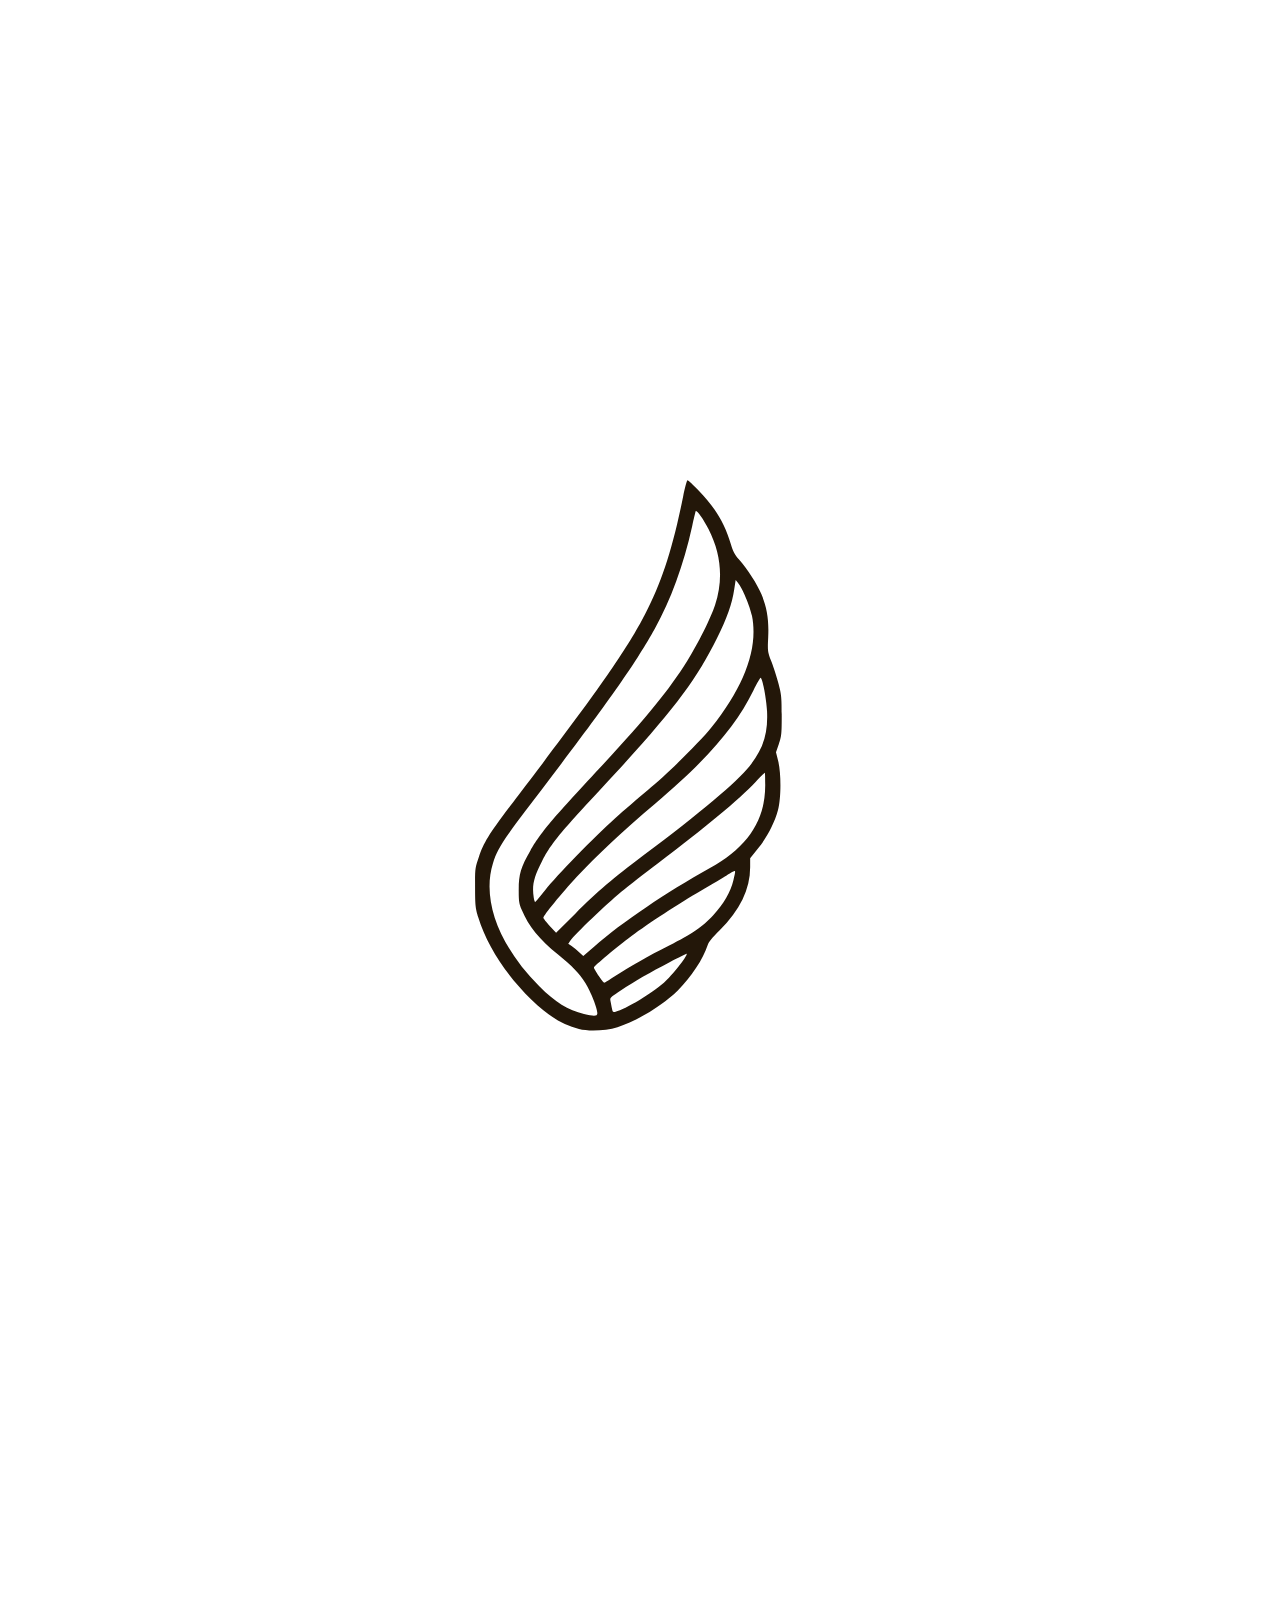
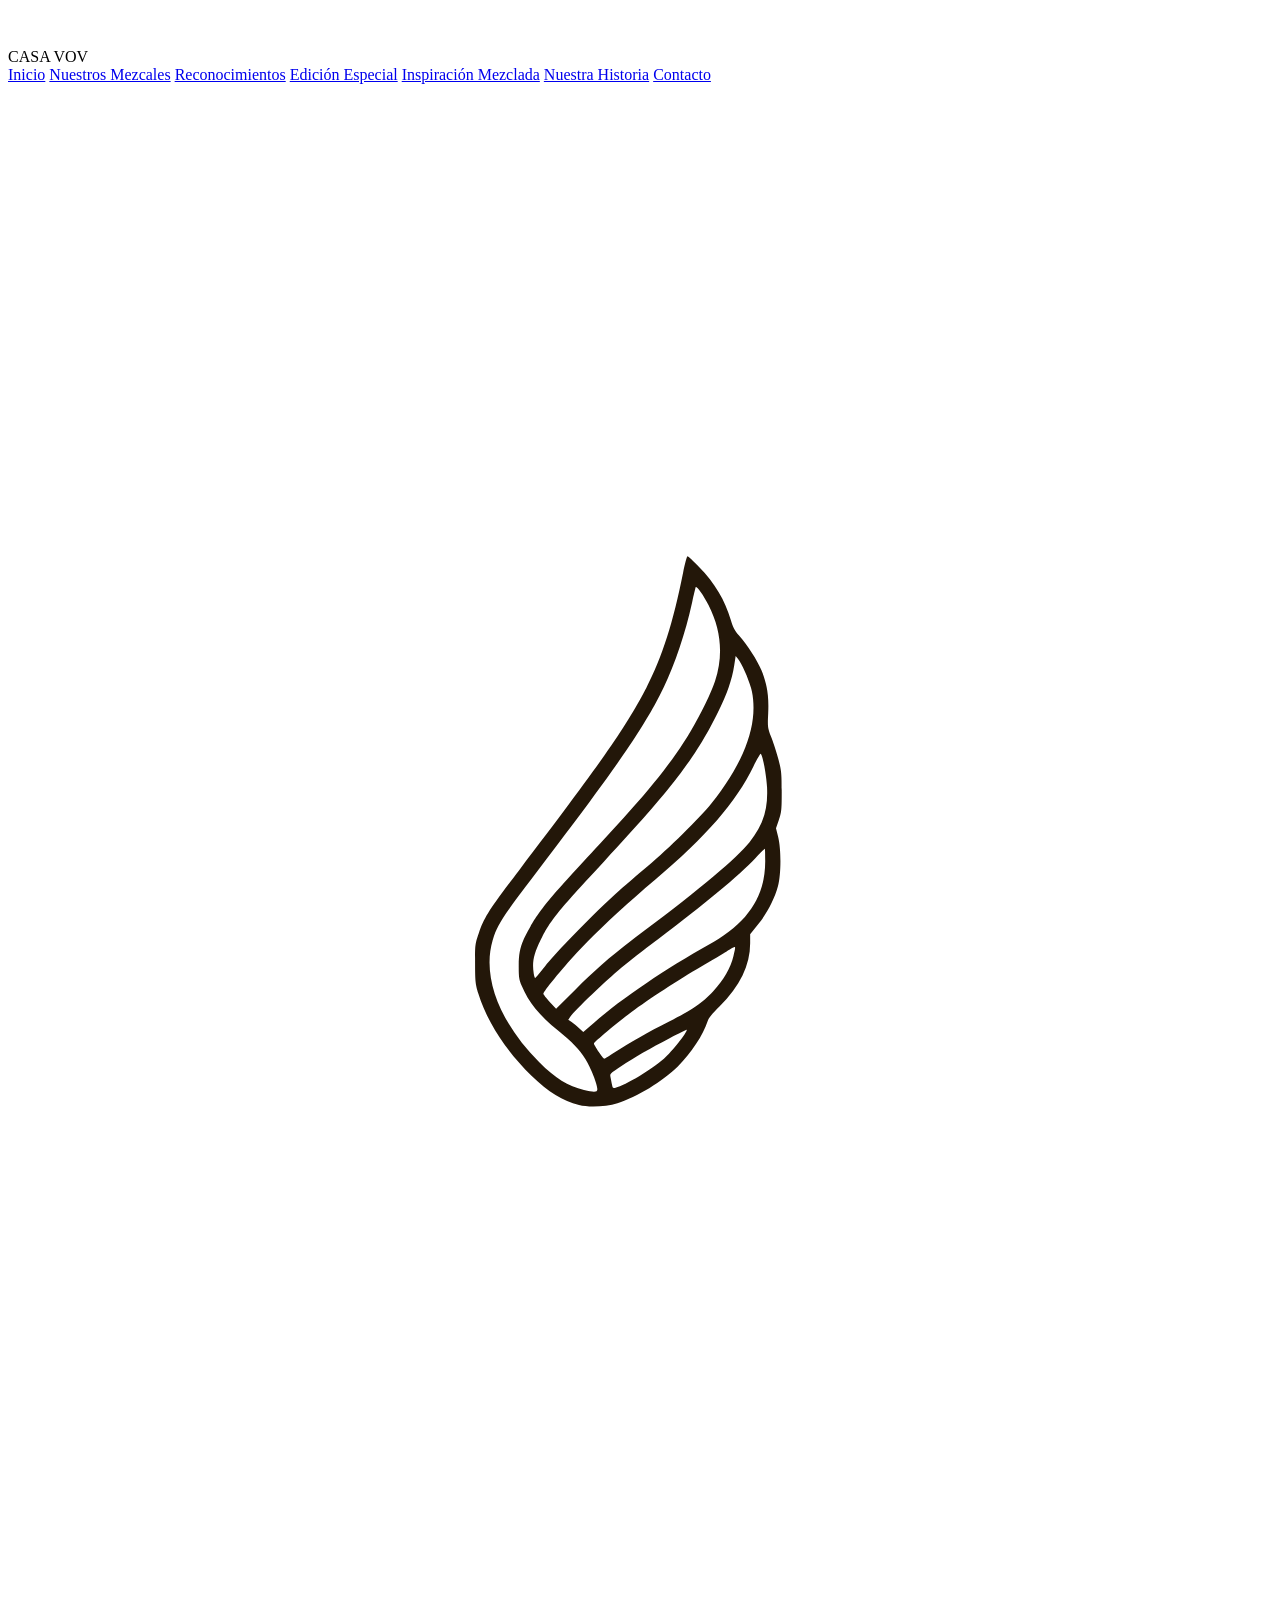
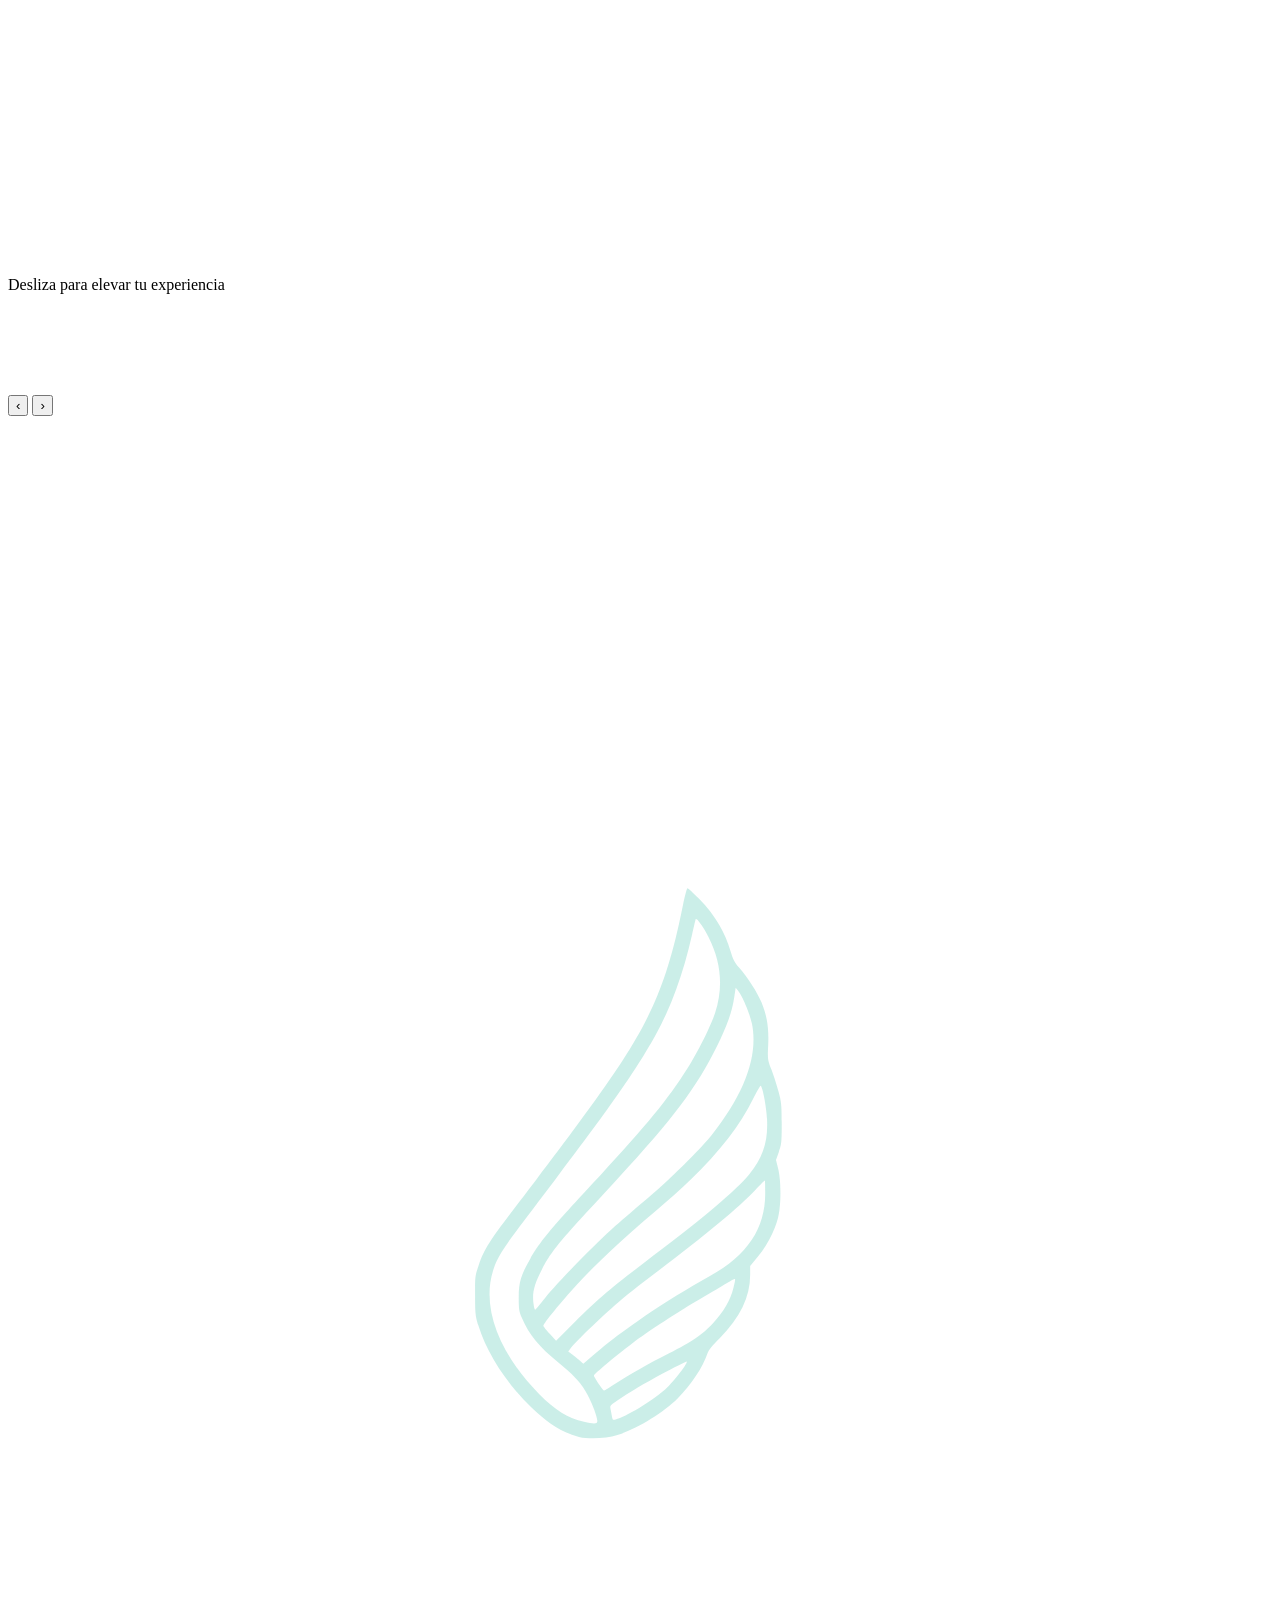
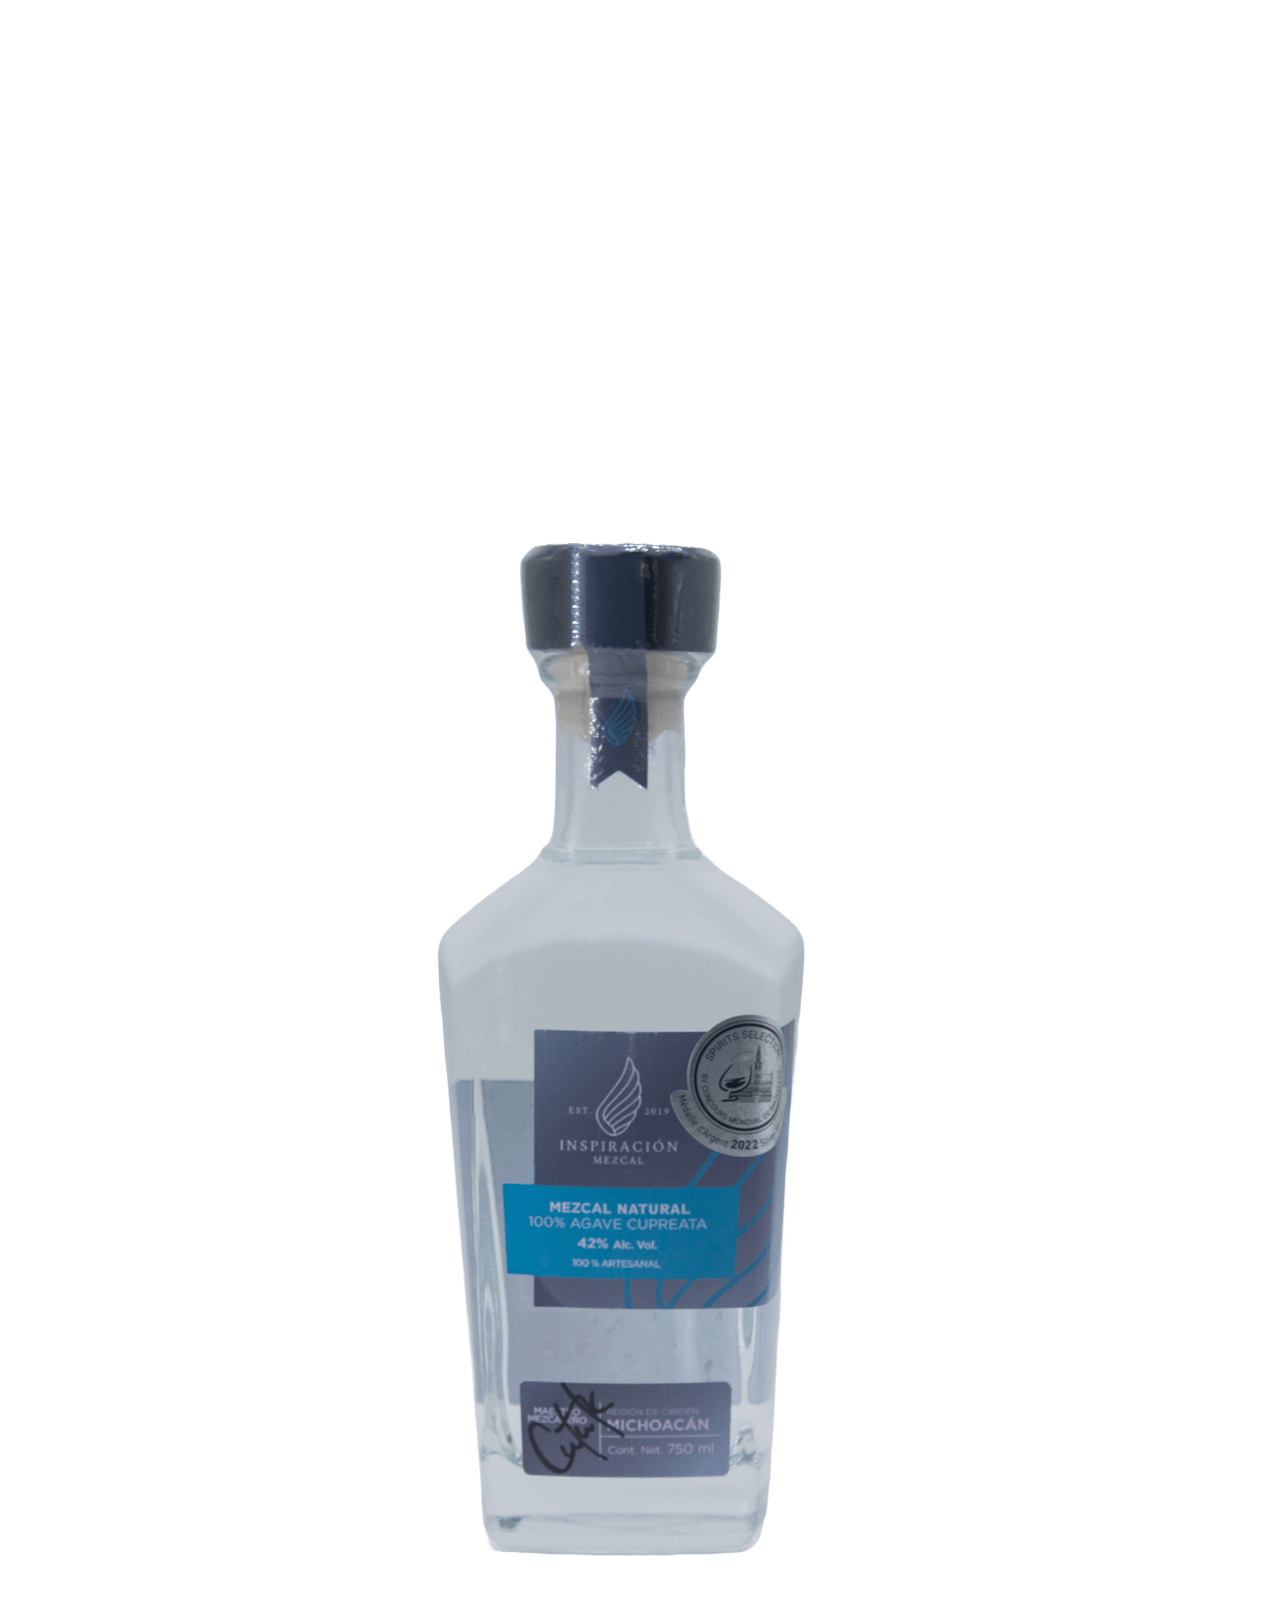
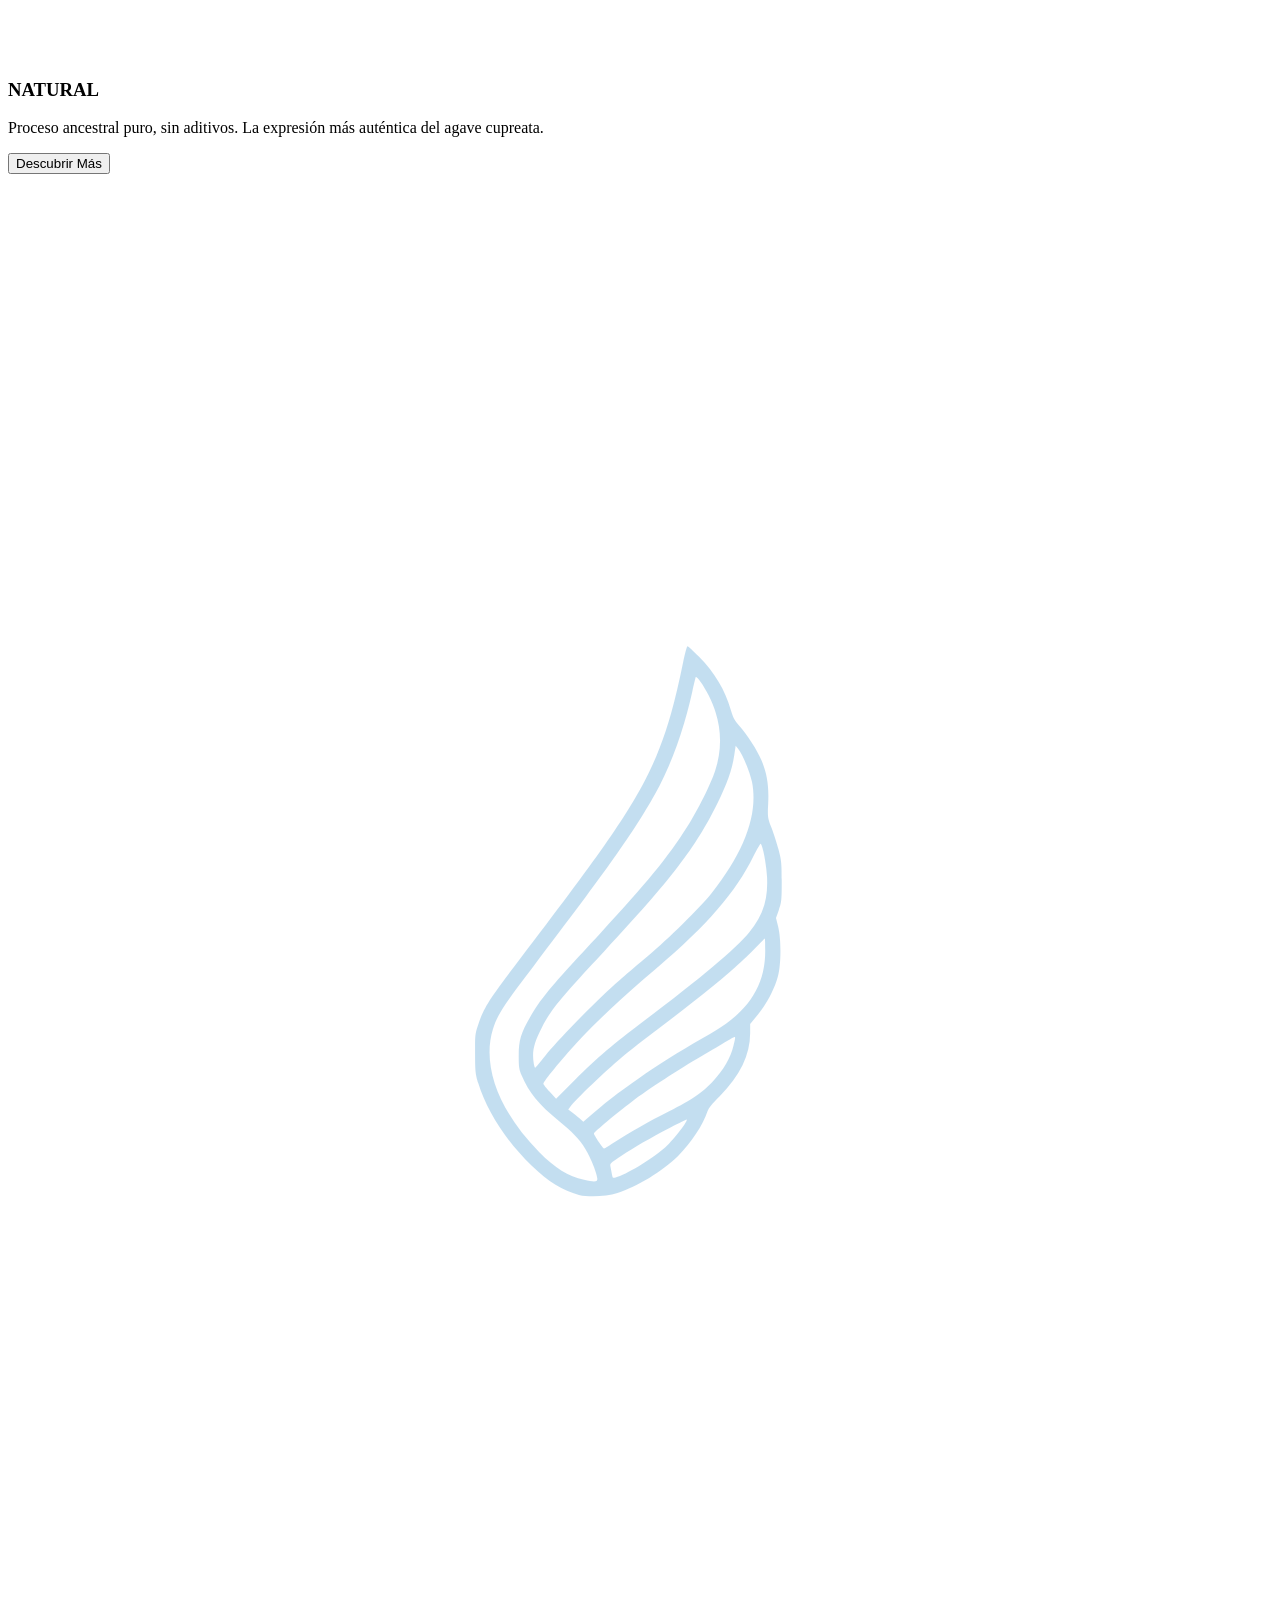
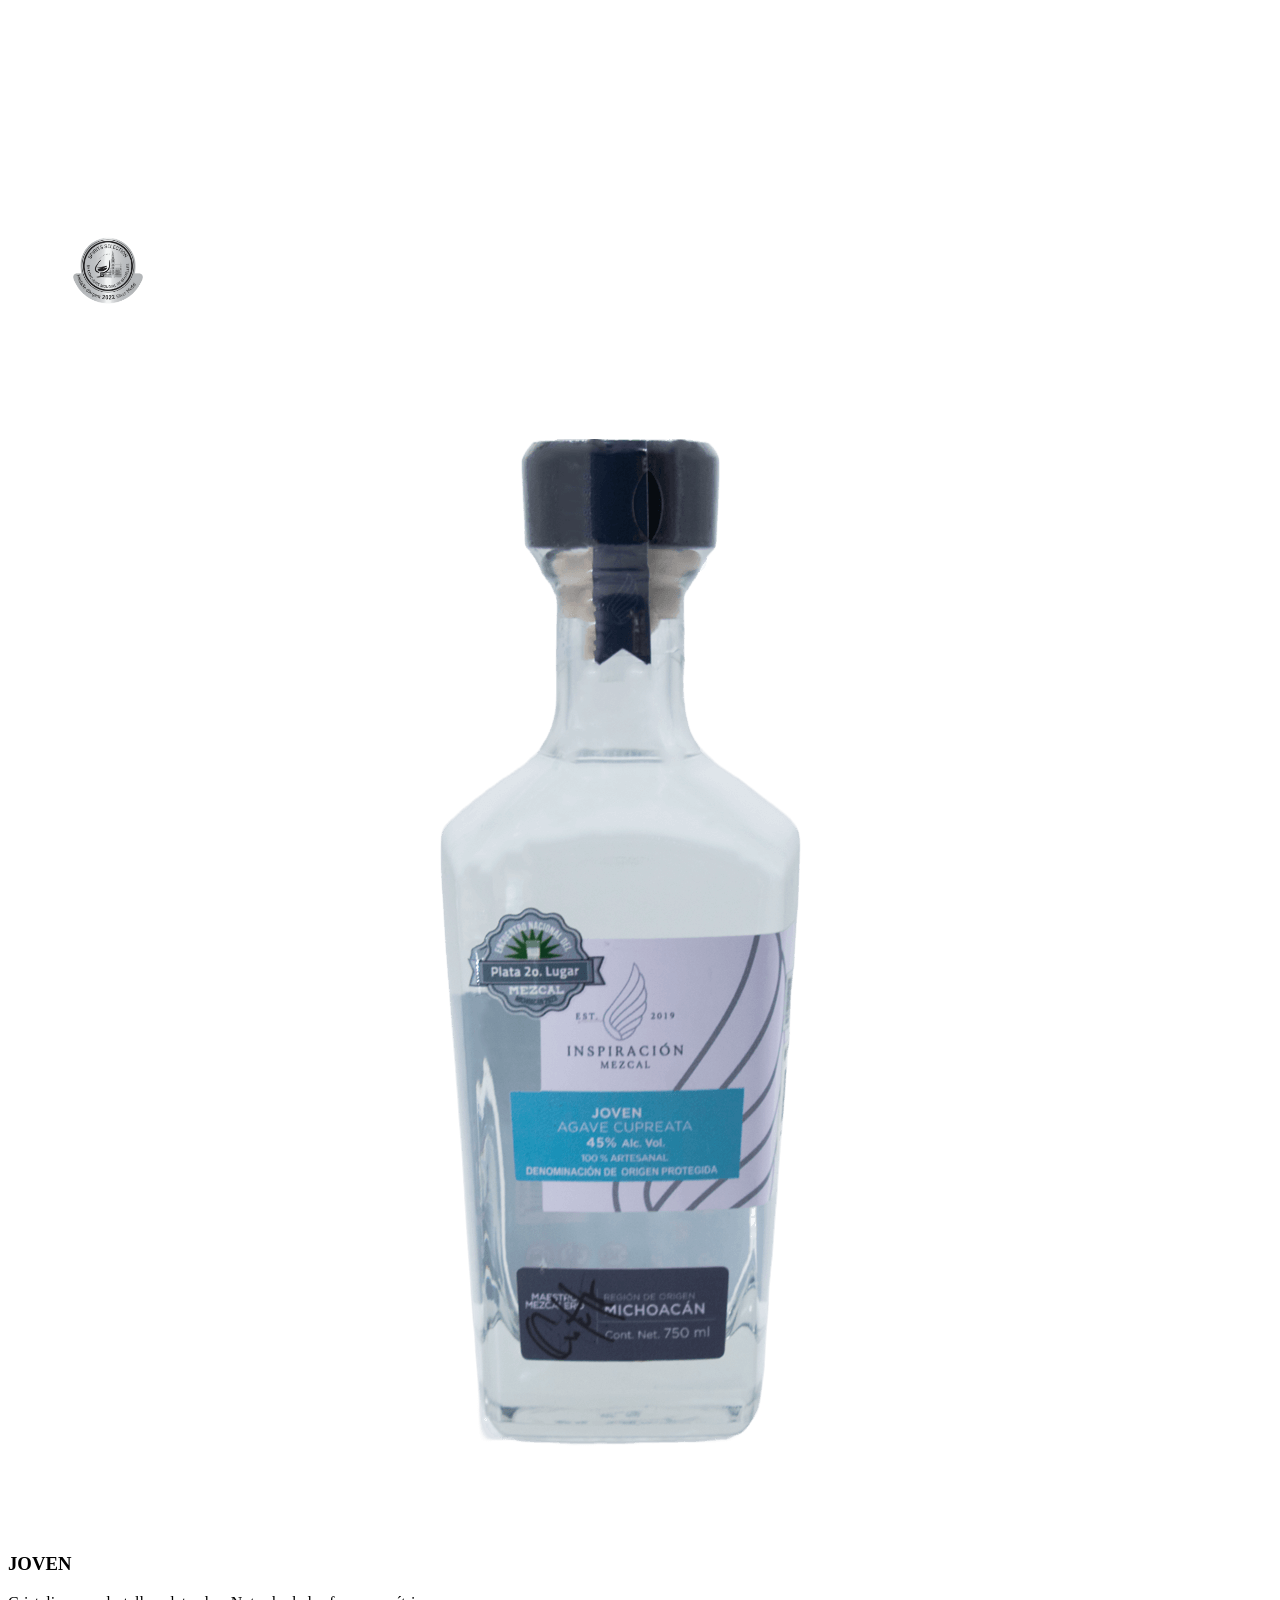
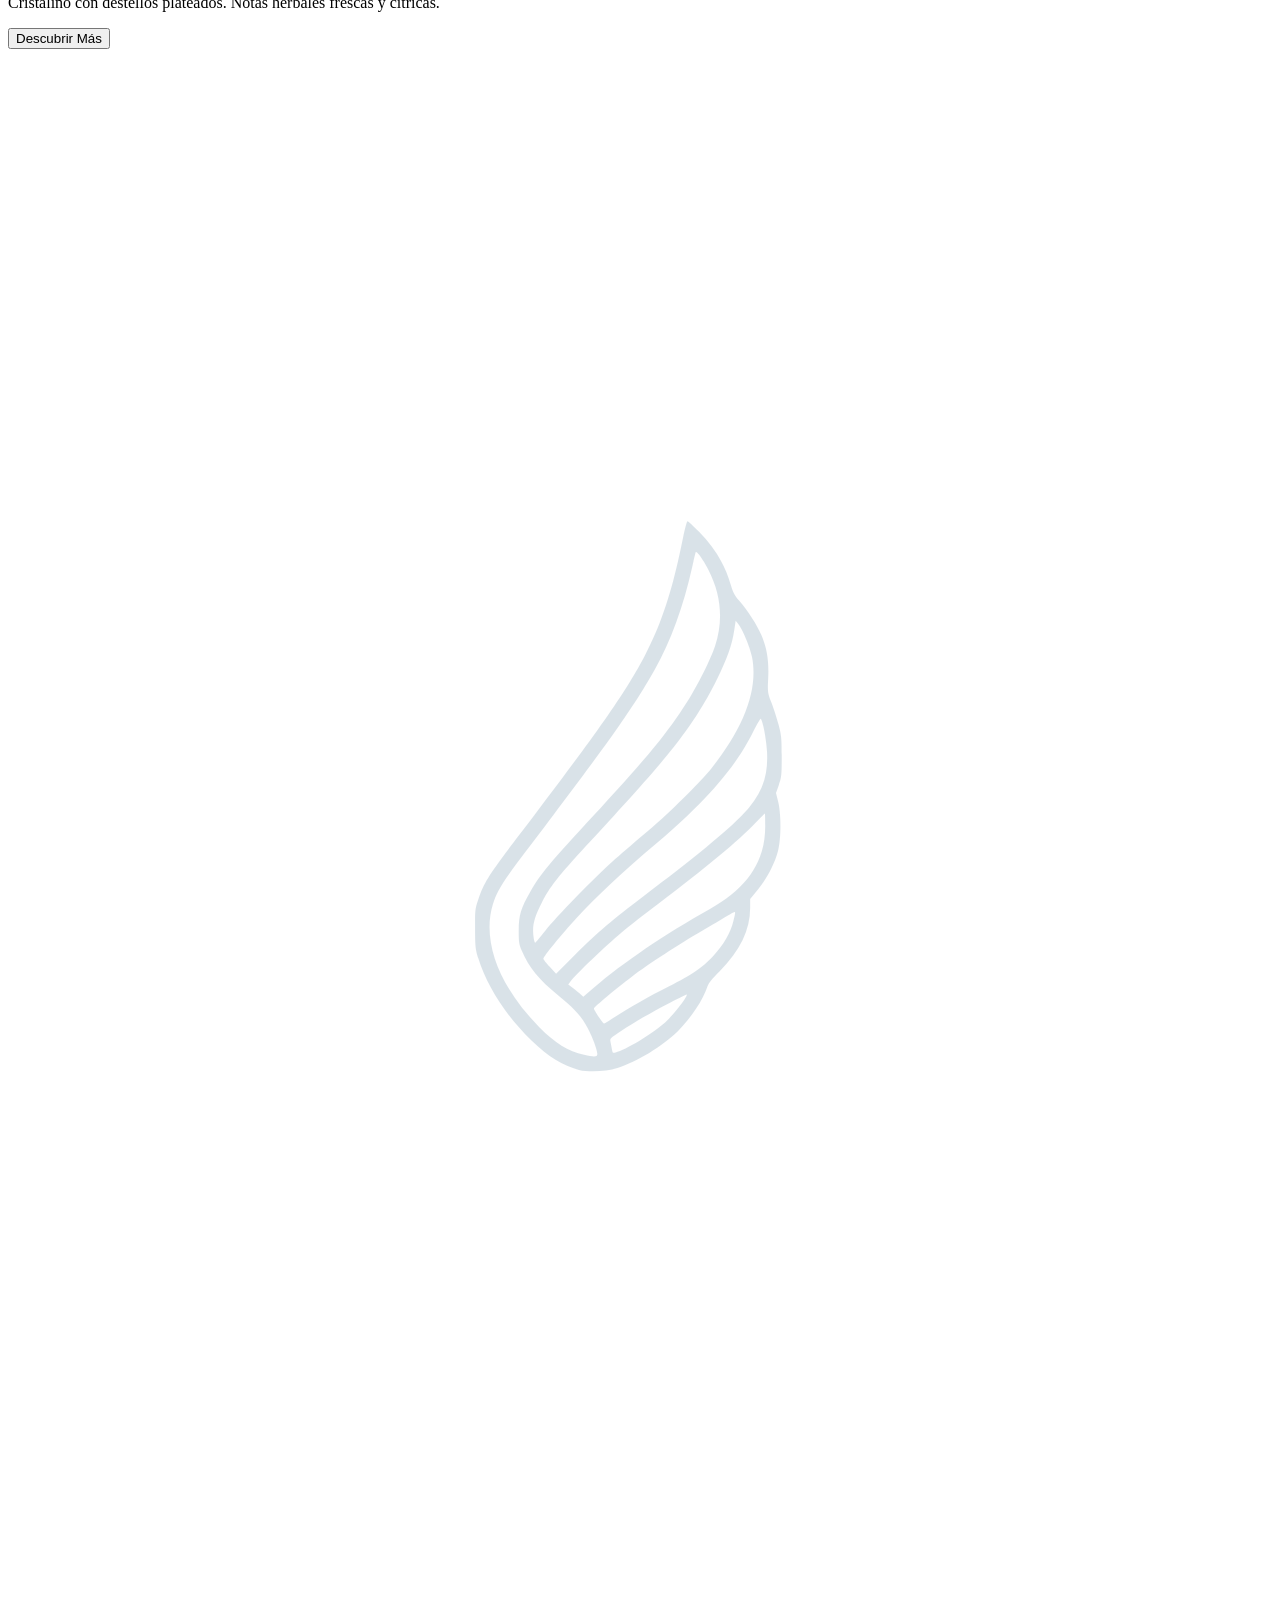
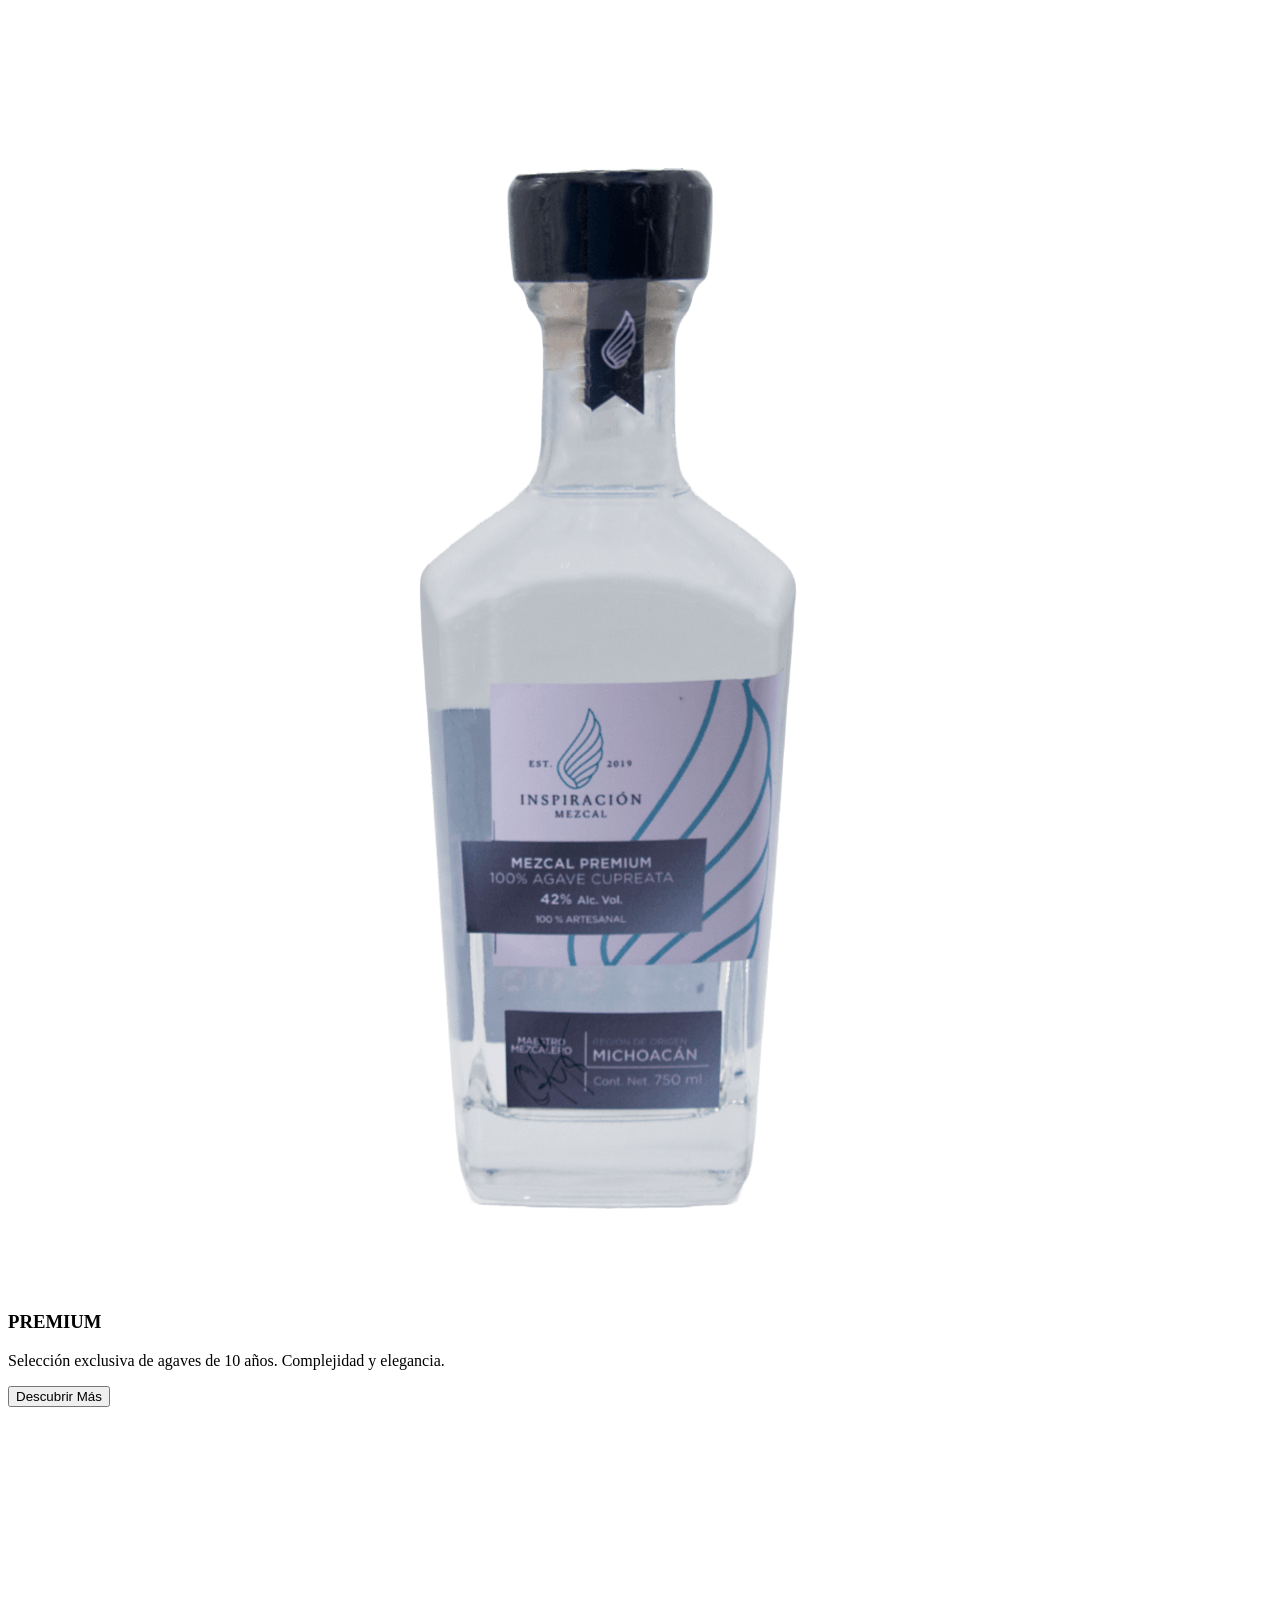
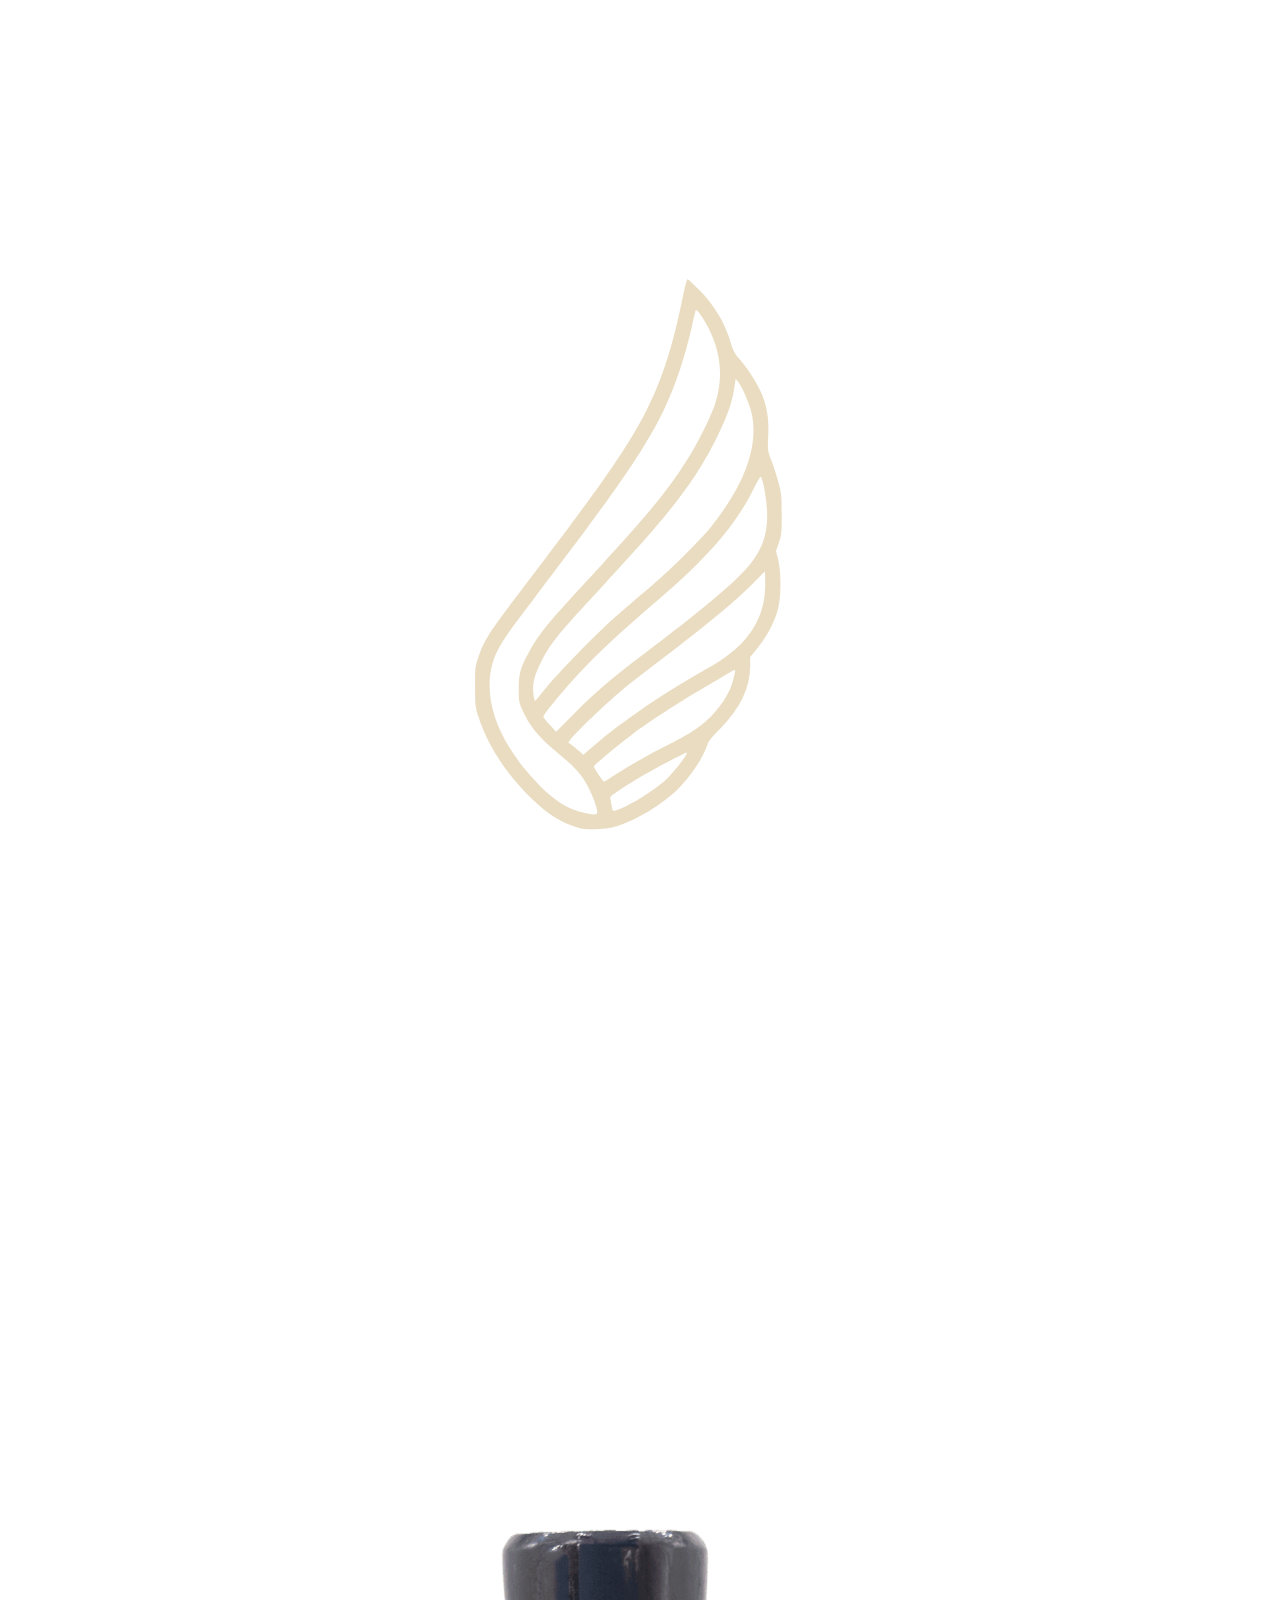
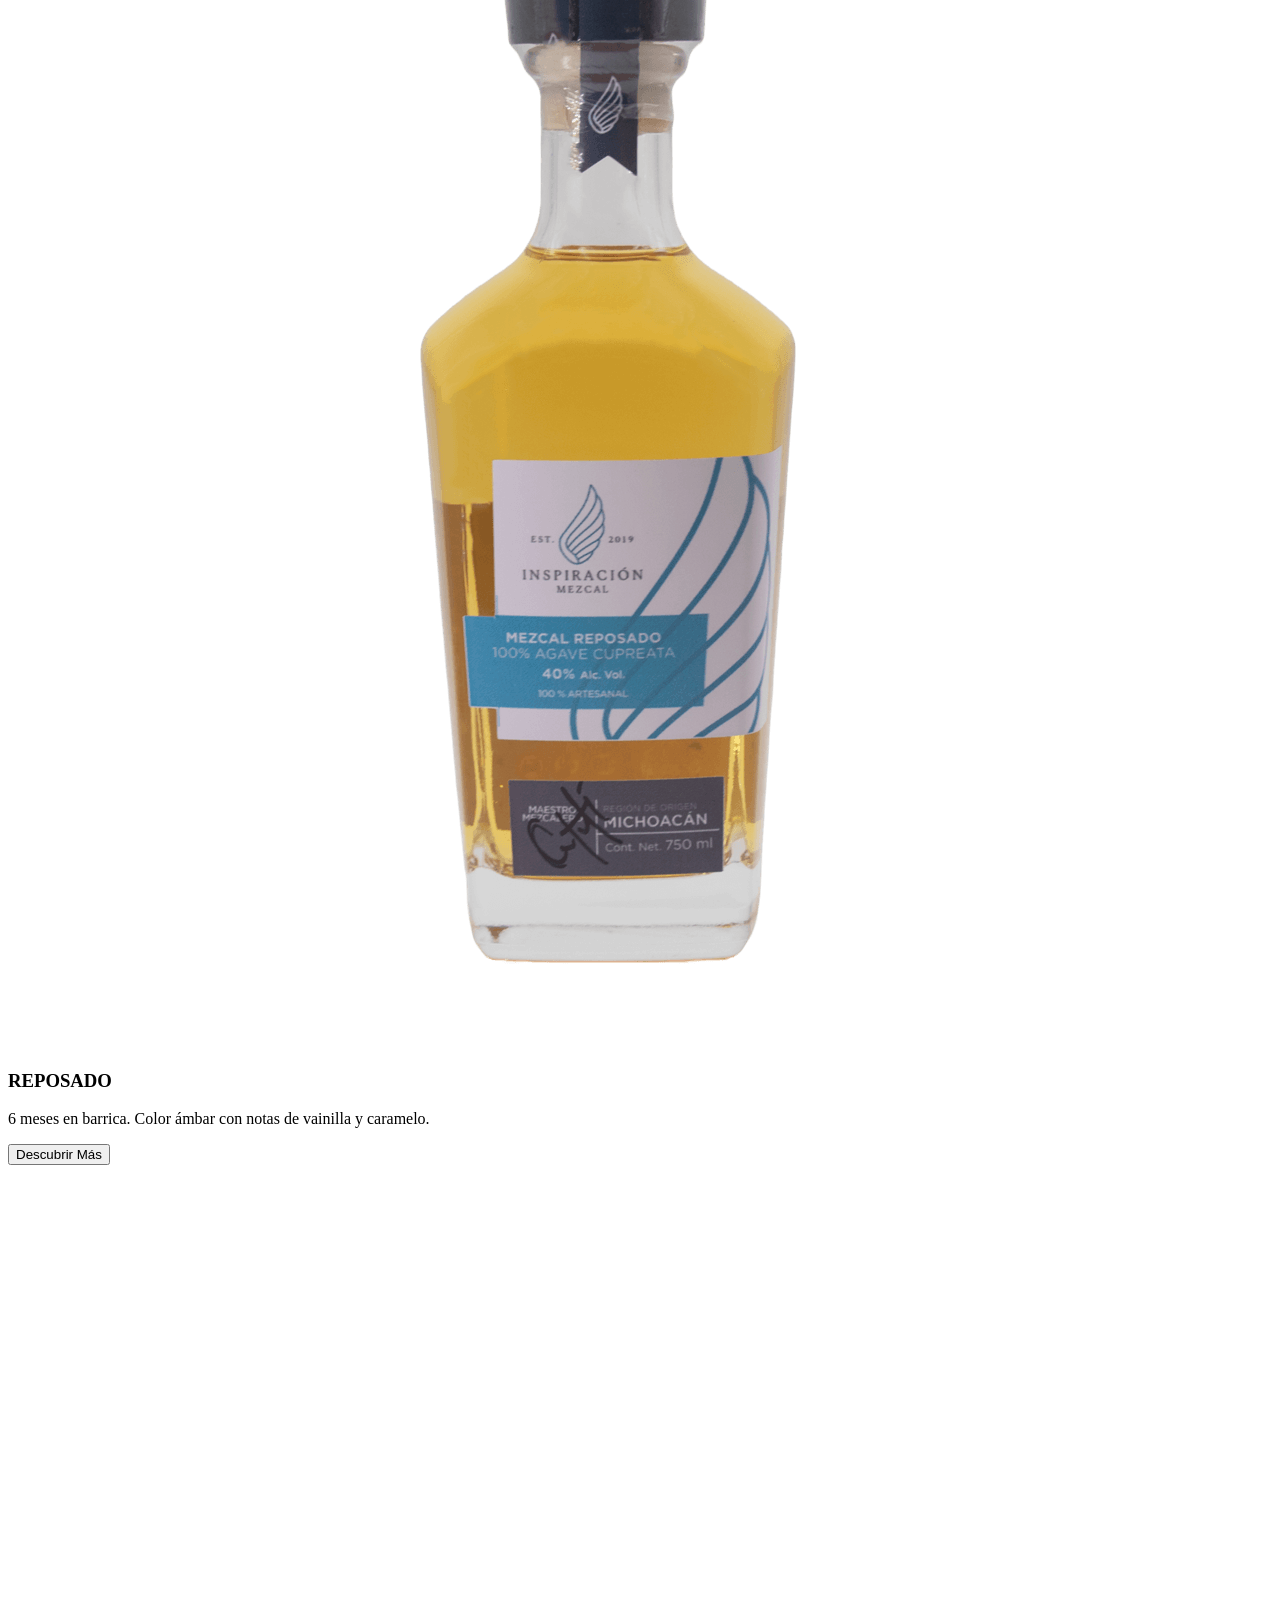
==== Final_Version_Backup/index.html @ 0139f6cc "Add files via upload" ====
<!DOCTYPE html>
<html lang="es">

<head>
    <meta charset="UTF-8">
    <meta name="viewport" content="width=device-width, initial-scale=1.0">
    <meta name="description"
        content="Casa VOV Inspiración - Mezcal Artesanal de Michoacán. Donde la tierra toma vuelo.">
    <meta property="og:title" content="Casa VOV Inspiración Mezcal Artesanal">
    <meta property="og:description" content="Mezcal premiado internacionalmente, elaborado artesanalmente en Michoacán">
    <meta property="og:image" content="assets/logos/logo_complete.svg">

    <title>Casa VOV Inspiración | Mezcal Artesanal de Michoacán</title>

    <!-- Google Fonts -->
    <link
        href="https://fonts.googleapis.com/css2?family=Playfair+Display:wght@400;700;900&family=Inter:wght@300;400;500;600&display=swap"
        rel="stylesheet">

    <link rel="stylesheet" href="https://cdn.jsdelivr.net/npm/swiper@11/swiper-bundle.min.css" />

    <!-- AOS Library para animaciones en scroll -->
    <link href="https://unpkg.com/aos@2.3.1/dist/aos.css" rel="stylesheet">

    <!-- Estilos principales -->
    <link rel="stylesheet" href="styles.css">
</head>

<body>

    <!-- NAVEGACIÓN INTELIGENTE -->
    <nav id="mainNav" class="nav-transparent">
        <div class="nav-container">
            <div class="nav-logo">
                <img src="assets/logos/logo_wing.svg" alt="Casa VOV" class="nav-wing">
                <span class="nav-text">CASA VOV</span>
            </div>
            <div class="nav-menu">
                <a href="#inicio" class="nav-link active">Inicio</a>
                <a href="#elevacion" class="nav-link">Nuestros Mezcales</a>
                <a href="#reconocimientos" class="nav-link">Reconocimientos</a>
                <a href="#puerto-lazaro" class="nav-link">Edición Especial</a>
                <a href="#mezcladas" class="nav-link">Inspiración Mezclada</a>
                <a href="#historia" class="nav-link">Nuestra Historia</a>
                <a href="#contacto" class="nav-link">Contacto</a>
            </div>
            <div class="nav-mobile-toggle">
                <span></span><span></span><span></span>
            </div>
        </div>
    </nav>

    <!-- SECCIÓN 1: HERO - EL DESPERTAR -->
    <section id="inicio" class="hero-section">
        <!-- Partículas de fondo animadas -->
        <div class="particles-container"></div>

        <!-- Ala animada principal -->
        <div class="hero-wing-container">
            <img src="assets/logos/logo_wing.svg" alt="" class="hero-wing animated-wing">
        </div>

        <div class="hero-content">
            <h1 class="hero-title" data-aos="fade-up">
                <span class="title-line">Casa VOV</span>
                <span class="title-accent">Inspiración</span>
            </h1>
            <p class="hero-subtitle" data-aos="fade-up" data-aos-delay="200">
                Mezcal Artesanal de Michoacán
            </p>
            <p class="hero-tagline" data-aos="fade-up" data-aos-delay="400">
                Donde la tierra toma vuelo
            </p>
            <div class="hero-cta" data-aos="fade-up" data-aos-delay="600">
                <a href="#elevacion" class="btn btn-primary">Descubre Nuestros Mezcales</a>
                <a href="#historia" class="btn btn-outline">Nuestra Historia</a>
            </div>
        </div>

        <div class="scroll-indicator">
            <span>Desliza para elevar tu experiencia</span>
            <div class="scroll-arrow"></div>
        </div>
    </section>

    <!-- SECCIÓN 2: LA ELEVACIÓN - MEZCALES PRINCIPALES -->
    <section id="elevacion" class="products-main">
        <div class="container">
            <h2 class="section-title" data-aos="fade-up">
                <span class="title-pre">La</span>
                Elevación
            </h2>
            <p class="section-subtitle" data-aos="fade-up" data-aos-delay="100">
                Cinco expresiones de excelencia artesanal
            </p>

            <!-- Carousel de productos -->
            <div class="products-carousel-container">
                <button class="carousel-btn prev" id="prevBtn">‹</button>
                <button class="carousel-btn next" id="nextBtn">›</button>

                <div class="products-carousel">
                    <!-- Natural -->
                    <div class="product-slide active">
                        <div class="product-showcase">
                            <!-- Ala SVG de fondo -->
                            <svg class="wing-background" viewBox="0 0 612 791.999994" fill="#7ED5C5" opacity="0.4">
                                <path
                                    d="M 326.859375 236.558594 C 321.808594 261.71875 316.617188 277.78125 308.441406 293.53125 C 299.214844 311.3125 285.304688 331.191406 247.589844 380.488281 C 233.222656 399.265625 230.652344 403.257812 228.015625 410.878906 C 226.136719 416.308594 226.117188 416.464844 226.148438 425.820312 C 226.179688 434.503906 226.308594 435.6875 227.710938 440.285156 C 231.828125 453.742188 241.292969 468.371094 253.460938 480.085938 C 261.734375 488.050781 268.59375 492.285156 276.453125 494.289062 C 281.265625 495.515625 289.703125 495.117188 295.089844 493.410156 C 304.476562 490.4375 317.070312 482.765625 324.3125 475.605469 C 330.675781 469.316406 336.59375 460.339844 338.738281 453.726562 C 339.210938 452.269531 341.058594 449.984375 344.585938 446.496094 C 354.433594 436.761719 359.335938 426.609375 359.335938 415.957031 L 359.335938 411.605469 L 363.207031 406.820312 C 367.621094 401.367188 371.078125 394.726562 372.785156 388.429688 C 374.359375 382.621094 374.40625 370.535156 372.875 364.390625 L 371.84375 360.25 L 373.226562 356.324219 C 374.496094 352.722656 374.609375 351.59375 374.621094 342.664062 C 374.628906 333.785156 374.496094 332.425781 373.105469 327.207031 C 372.265625 324.0625 370.71875 319.261719 369.667969 316.542969 C 367.757812 311.601562 367.757812 311.597656 368.074219 304.460938 C 368.445312 296.121094 367.53125 290.394531 364.757812 283.730469 C 362.820312 279.066406 357.984375 271.59375 353.941406 267.011719 C 351.769531 264.546875 350.996094 263.089844 349.96875 259.523438 C 347.167969 249.800781 342.285156 241.621094 334.59375 233.777344 C 331.820312 230.945312 329.304688 228.632812 329 228.632812 C 328.695312 228.632812 327.734375 232.199219 326.859375 236.558594 M 332.957031 243.683594 C 332.800781 244.125 332.035156 247.363281 331.253906 250.882812 C 327.09375 269.636719 320.789062 286.910156 313.160156 300.460938 C 302.753906 318.949219 290.335938 336.519531 254.269531 383.789062 C 239.480469 403.167969 236.945312 407.121094 234.777344 414.136719 C 229.339844 431.757812 237.726562 453.949219 257.246094 473.59375 C 264.984375 481.382812 271.117188 485.191406 278.886719 487.023438 C 283.933594 488.214844 285.359375 488.117188 285.347656 486.59375 C 285.335938 484.214844 282.152344 476.195312 279.621094 472.152344 C 276.480469 467.136719 273.289062 463.789062 266.316406 458.183594 C 257.222656 450.882812 252.117188 444.601562 248.722656 436.546875 C 247.414062 433.433594 247.257812 432.359375 247.28125 426.65625 C 247.3125 419.320312 248.308594 416.019531 252.902344 408.023438 C 258.019531 399.121094 262.976562 393.207031 286.722656 367.695312 C 308.894531 343.875 319.71875 330.617188 328.847656 316.105469 C 334.066406 307.808594 340.292969 295.304688 342.351562 289 C 346.398438 276.589844 345.34375 264.441406 339.160156 252.273438 C 336.503906 247.046875 333.324219 242.644531 332.957031 243.683594 M 351.609375 281.546875 C 350.535156 288.5625 348.140625 295.339844 343.265625 305.152344 C 332.742188 326.328125 321.226562 341.355469 288.933594 376.039062 C 267.132812 399.453125 263.15625 404.296875 258.613281 412.984375 C 254.589844 420.671875 253.613281 424.945312 254.5625 430.6875 C 254.753906 431.835938 255.0625 432.761719 255.253906 432.742188 C 255.441406 432.726562 257.597656 430.171875 260.046875 427.066406 C 265.445312 420.222656 284.058594 401.105469 293.976562 392.230469 C 297.957031 388.667969 305.089844 382.527344 309.832031 378.585938 C 319.613281 370.449219 335.019531 355.265625 340.636719 348.226562 C 356.664062 328.136719 363.328125 309.757812 360.210938 294.253906 C 359.261719 289.542969 355.5625 280.808594 353.410156 278.207031 L 352.320312 276.890625 Z M 360.90625 330.371094 C 352.359375 347.820312 338.089844 364.257812 313.445312 385.050781 C 297.90625 398.160156 284.496094 410.699219 275.289062 420.730469 C 267.828125 428.859375 259.210938 439.4375 259.210938 440.46875 C 259.210938 440.792969 260.597656 442.554688 262.292969 444.382812 L 265.375 447.714844 L 274.671875 438.421875 C 285.199219 427.898438 293 421.230469 307.695312 410.191406 C 335.324219 389.429688 352.828125 374.722656 358.929688 367.144531 C 365.601562 358.855469 368.035156 351.296875 367.515625 340.5 C 367.230469 334.597656 365.441406 325.09375 364.457031 324.257812 C 364.242188 324.074219 362.644531 326.824219 360.90625 330.371094 M 361.839844 374.800781 C 354.441406 382.753906 337.117188 397.160156 314.882812 413.859375 C 308.636719 418.550781 300.5 424.902344 296.804688 427.976562 C 289.824219 433.777344 274.414062 448.542969 272.410156 451.347656 L 271.261719 452.957031 L 272.886719 454.128906 C 273.777344 454.773438 275.417969 456.117188 276.527344 457.113281 L 278.546875 458.925781 L 283.757812 454.425781 C 297.710938 442.378906 318.1875 428.492188 339.867188 416.363281 C 358.035156 406.203125 366.597656 393.414062 366.625 376.394531 C 366.632812 373.074219 366.558594 370.28125 366.464844 370.1875 C 366.367188 370.097656 364.289062 372.171875 361.839844 374.800781 M 347.933594 419.953125 C 346.097656 421.113281 340.59375 424.375 335.695312 427.207031 C 325.136719 433.316406 309.792969 443.328125 301.878906 449.273438 C 294.582031 454.757812 283.6875 463.882812 283.6875 464.511719 C 283.6875 465.363281 288.210938 471.996094 288.703125 471.863281 C 288.960938 471.796875 291.339844 470.324219 293.992188 468.597656 C 301.0625 463.988281 310.046875 458.902344 320.121094 453.808594 C 331.296875 448.160156 335.976562 444.945312 341.457031 439.15625 C 346.375 433.960938 349.917969 427.808594 351.253906 422.144531 C 352.222656 418.035156 352.25 417.738281 351.6875 417.804688 C 351.460938 417.828125 349.769531 418.796875 347.933594 419.953125 M 320.542969 461.789062 C 310.699219 466.917969 303.683594 470.96875 296.839844 475.464844 C 291.484375 478.988281 291.371094 479.109375 291.730469 480.816406 C 291.9375 481.773438 292.246094 483.390625 292.425781 484.40625 C 292.714844 486.074219 292.890625 486.21875 294.195312 485.894531 C 299.039062 484.683594 311.496094 477.222656 317.570312 471.886719 C 321.863281 468.117188 329.851562 457.804688 328.480469 457.804688 C 328.320312 457.804688 324.75 459.597656 320.542969 461.789062 "
                                    fill-rule="evenodd" />
                            </svg>
                            <div class="product-image">
                                <img src="assets/bottles/main/bottle_natural.png" alt="Mezcal Natural">
                            </div>
                        </div>
                        <div class="product-details">
                            <h3 class="product-name">NATURAL</h3>
                            <p class="product-description">
                                Proceso ancestral puro, sin aditivos. La expresión más auténtica del agave cupreata.
                            </p>
                            <button class="btn-discover" data-product="natural">Descubrir Más</button>
                        </div>
                    </div>

                    <!-- Joven -->
                    <div class="product-slide">
                        <div class="product-showcase">
                            <svg class="wing-background" viewBox="0 0 612 791.999994" fill="#6CAFDC" opacity="0.4">
                                <path
                                    d="M 326.859375 236.558594 C 321.808594 261.71875 316.617188 277.78125 308.441406 293.53125 C 299.214844 311.3125 285.304688 331.191406 247.589844 380.488281 C 233.222656 399.265625 230.652344 403.257812 228.015625 410.878906 C 226.136719 416.308594 226.117188 416.464844 226.148438 425.820312 C 226.179688 434.503906 226.308594 435.6875 227.710938 440.285156 C 231.828125 453.742188 241.292969 468.371094 253.460938 480.085938 C 261.734375 488.050781 268.59375 492.285156 276.453125 494.289062 C 281.265625 495.515625 289.703125 495.117188 295.089844 493.410156 C 304.476562 490.4375 317.070312 482.765625 324.3125 475.605469 C 330.675781 469.316406 336.59375 460.339844 338.738281 453.726562 C 339.210938 452.269531 341.058594 449.984375 344.585938 446.496094 C 354.433594 436.761719 359.335938 426.609375 359.335938 415.957031 L 359.335938 411.605469 L 363.207031 406.820312 C 367.621094 401.367188 371.078125 394.726562 372.785156 388.429688 C 374.359375 382.621094 374.40625 370.535156 372.875 364.390625 L 371.84375 360.25 L 373.226562 356.324219 C 374.496094 352.722656 374.609375 351.59375 374.621094 342.664062 C 374.628906 333.785156 374.496094 332.425781 373.105469 327.207031 C 372.265625 324.0625 370.71875 319.261719 369.667969 316.542969 C 367.757812 311.601562 367.757812 311.597656 368.074219 304.460938 C 368.445312 296.121094 367.53125 290.394531 364.757812 283.730469 C 362.820312 279.066406 357.984375 271.59375 353.941406 267.011719 C 351.769531 264.546875 350.996094 263.089844 349.96875 259.523438 C 347.167969 249.800781 342.285156 241.621094 334.59375 233.777344 C 331.820312 230.945312 329.304688 228.632812 329 228.632812 C 328.695312 228.632812 327.734375 232.199219 326.859375 236.558594 M 332.957031 243.683594 C 332.800781 244.125 332.035156 247.363281 331.253906 250.882812 C 327.09375 269.636719 320.789062 286.910156 313.160156 300.460938 C 302.753906 318.949219 290.335938 336.519531 254.269531 383.789062 C 239.480469 403.167969 236.945312 407.121094 234.777344 414.136719 C 229.339844 431.757812 237.726562 453.949219 257.246094 473.59375 C 264.984375 481.382812 271.117188 485.191406 278.886719 487.023438 C 283.933594 488.214844 285.359375 488.117188 285.347656 486.59375 C 285.335938 484.214844 282.152344 476.195312 279.621094 472.152344 C 276.480469 467.136719 273.289062 463.789062 266.316406 458.183594 C 257.222656 450.882812 252.117188 444.601562 248.722656 436.546875 C 247.414062 433.433594 247.257812 432.359375 247.28125 426.65625 C 247.3125 419.320312 248.308594 416.019531 252.902344 408.023438 C 258.019531 399.121094 262.976562 393.207031 286.722656 367.695312 C 308.894531 343.875 319.71875 330.617188 328.847656 316.105469 C 334.066406 307.808594 340.292969 295.304688 342.351562 289 C 346.398438 276.589844 345.34375 264.441406 339.160156 252.273438 C 336.503906 247.046875 333.324219 242.644531 332.957031 243.683594 M 351.609375 281.546875 C 350.535156 288.5625 348.140625 295.339844 343.265625 305.152344 C 332.742188 326.328125 321.226562 341.355469 288.933594 376.039062 C 267.132812 399.453125 263.15625 404.296875 258.613281 412.984375 C 254.589844 420.671875 253.613281 424.945312 254.5625 430.6875 C 254.753906 431.835938 255.0625 432.761719 255.253906 432.742188 C 255.441406 432.726562 257.597656 430.171875 260.046875 427.066406 C 265.445312 420.222656 284.058594 401.105469 293.976562 392.230469 C 297.957031 388.667969 305.089844 382.527344 309.832031 378.585938 C 319.613281 370.449219 335.019531 355.265625 340.636719 348.226562 C 356.664062 328.136719 363.328125 309.757812 360.210938 294.253906 C 359.261719 289.542969 355.5625 280.808594 353.410156 278.207031 L 352.320312 276.890625 Z M 360.90625 330.371094 C 352.359375 347.820312 338.089844 364.257812 313.445312 385.050781 C 297.90625 398.160156 284.496094 410.699219 275.289062 420.730469 C 267.828125 428.859375 259.210938 439.4375 259.210938 440.46875 C 259.210938 440.792969 260.597656 442.554688 262.292969 444.382812 L 265.375 447.714844 L 274.671875 438.421875 C 285.199219 427.898438 293 421.230469 307.695312 410.191406 C 335.324219 389.429688 352.828125 374.722656 358.929688 367.144531 C 365.601562 358.855469 368.035156 351.296875 367.515625 340.5 C 367.230469 334.597656 365.441406 325.09375 364.457031 324.257812 C 364.242188 324.074219 362.644531 326.824219 360.90625 330.371094 M 361.839844 374.800781 C 354.441406 382.753906 337.117188 397.160156 314.882812 413.859375 C 308.636719 418.550781 300.5 424.902344 296.804688 427.976562 C 289.824219 433.777344 274.414062 448.542969 272.410156 451.347656 L 271.261719 452.957031 L 272.886719 454.128906 C 273.777344 454.773438 275.417969 456.117188 276.527344 457.113281 L 278.546875 458.925781 L 283.757812 454.425781 C 297.710938 442.378906 318.1875 428.492188 339.867188 416.363281 C 358.035156 406.203125 366.597656 393.414062 366.625 376.394531 C 366.632812 373.074219 366.558594 370.28125 366.464844 370.1875 C 366.367188 370.097656 364.289062 372.171875 361.839844 374.800781 M 347.933594 419.953125 C 346.097656 421.113281 340.59375 424.375 335.695312 427.207031 C 325.136719 433.316406 309.792969 443.328125 301.878906 449.273438 C 294.582031 454.757812 283.6875 463.882812 283.6875 464.511719 C 283.6875 465.363281 288.210938 471.996094 288.703125 471.863281 C 288.960938 471.796875 291.339844 470.324219 293.992188 468.597656 C 301.0625 463.988281 310.046875 458.902344 320.121094 453.808594 C 331.296875 448.160156 335.976562 444.945312 341.457031 439.15625 C 346.375 433.960938 349.917969 427.808594 351.253906 422.144531 C 352.222656 418.035156 352.25 417.738281 351.6875 417.804688 C 351.460938 417.828125 349.769531 418.796875 347.933594 419.953125 M 320.542969 461.789062 C 310.699219 466.917969 303.683594 470.96875 296.839844 475.464844 C 291.484375 478.988281 291.371094 479.109375 291.730469 480.816406 C 291.9375 481.773438 292.246094 483.390625 292.425781 484.40625 C 292.714844 486.074219 292.890625 486.21875 294.195312 485.894531 C 299.039062 484.683594 311.496094 477.222656 317.570312 471.886719 C 321.863281 468.117188 329.851562 457.804688 328.480469 457.804688 C 328.320312 457.804688 324.75 459.597656 320.542969 461.789062 "
                                    fill-rule="evenodd" />
                            </svg>
                            <div class="awarded-badge">
                                <img src="assets/medals/Spirits_Seleccion_Silver_Medal_Mjoven.png"
                                    alt="Medalla de Plata" style="width: 200px; height: auto;">
                            </div>
                            <div class="product-image">
                                <img src="assets/bottles/main/bottle_joven.png" alt="Mezcal Joven">
                            </div>
                        </div>
                        <div class="product-details">
                            <h3 class="product-name">JOVEN</h3>
                            <p class="product-description">
                                Cristalino con destellos plateados. Notas herbales frescas y cítricas.
                            </p>
                            <button class="btn-discover" data-product="joven">Descubrir Más</button>
                        </div>
                    </div>

                    <!-- Premium -->
                    <div class="product-slide">
                        <div class="product-showcase">
                            <svg class="wing-background" viewBox="0 0 612 791.999994" fill="#A3B9C8" opacity="0.4">
                                <path
                                    d="M 326.859375 236.558594 C 321.808594 261.71875 316.617188 277.78125 308.441406 293.53125 C 299.214844 311.3125 285.304688 331.191406 247.589844 380.488281 C 233.222656 399.265625 230.652344 403.257812 228.015625 410.878906 C 226.136719 416.308594 226.117188 416.464844 226.148438 425.820312 C 226.179688 434.503906 226.308594 435.6875 227.710938 440.285156 C 231.828125 453.742188 241.292969 468.371094 253.460938 480.085938 C 261.734375 488.050781 268.59375 492.285156 276.453125 494.289062 C 281.265625 495.515625 289.703125 495.117188 295.089844 493.410156 C 304.476562 490.4375 317.070312 482.765625 324.3125 475.605469 C 330.675781 469.316406 336.59375 460.339844 338.738281 453.726562 C 339.210938 452.269531 341.058594 449.984375 344.585938 446.496094 C 354.433594 436.761719 359.335938 426.609375 359.335938 415.957031 L 359.335938 411.605469 L 363.207031 406.820312 C 367.621094 401.367188 371.078125 394.726562 372.785156 388.429688 C 374.359375 382.621094 374.40625 370.535156 372.875 364.390625 L 371.84375 360.25 L 373.226562 356.324219 C 374.496094 352.722656 374.609375 351.59375 374.621094 342.664062 C 374.628906 333.785156 374.496094 332.425781 373.105469 327.207031 C 372.265625 324.0625 370.71875 319.261719 369.667969 316.542969 C 367.757812 311.601562 367.757812 311.597656 368.074219 304.460938 C 368.445312 296.121094 367.53125 290.394531 364.757812 283.730469 C 362.820312 279.066406 357.984375 271.59375 353.941406 267.011719 C 351.769531 264.546875 350.996094 263.089844 349.96875 259.523438 C 347.167969 249.800781 342.285156 241.621094 334.59375 233.777344 C 331.820312 230.945312 329.304688 228.632812 329 228.632812 C 328.695312 228.632812 327.734375 232.199219 326.859375 236.558594 M 332.957031 243.683594 C 332.800781 244.125 332.035156 247.363281 331.253906 250.882812 C 327.09375 269.636719 320.789062 286.910156 313.160156 300.460938 C 302.753906 318.949219 290.335938 336.519531 254.269531 383.789062 C 239.480469 403.167969 236.945312 407.121094 234.777344 414.136719 C 229.339844 431.757812 237.726562 453.949219 257.246094 473.59375 C 264.984375 481.382812 271.117188 485.191406 278.886719 487.023438 C 283.933594 488.214844 285.359375 488.117188 285.347656 486.59375 C 285.335938 484.214844 282.152344 476.195312 279.621094 472.152344 C 276.480469 467.136719 273.289062 463.789062 266.316406 458.183594 C 257.222656 450.882812 252.117188 444.601562 248.722656 436.546875 C 247.414062 433.433594 247.257812 432.359375 247.28125 426.65625 C 247.3125 419.320312 248.308594 416.019531 252.902344 408.023438 C 258.019531 399.121094 262.976562 393.207031 286.722656 367.695312 C 308.894531 343.875 319.71875 330.617188 328.847656 316.105469 C 334.066406 307.808594 340.292969 295.304688 342.351562 289 C 346.398438 276.589844 345.34375 264.441406 339.160156 252.273438 C 336.503906 247.046875 333.324219 242.644531 332.957031 243.683594 M 351.609375 281.546875 C 350.535156 288.5625 348.140625 295.339844 343.265625 305.152344 C 332.742188 326.328125 321.226562 341.355469 288.933594 376.039062 C 267.132812 399.453125 263.15625 404.296875 258.613281 412.984375 C 254.589844 420.671875 253.613281 424.945312 254.5625 430.6875 C 254.753906 431.835938 255.0625 432.761719 255.253906 432.742188 C 255.441406 432.726562 257.597656 430.171875 260.046875 427.066406 C 265.445312 420.222656 284.058594 401.105469 293.976562 392.230469 C 297.957031 388.667969 305.089844 382.527344 309.832031 378.585938 C 319.613281 370.449219 335.019531 355.265625 340.636719 348.226562 C 356.664062 328.136719 363.328125 309.757812 360.210938 294.253906 C 359.261719 289.542969 355.5625 280.808594 353.410156 278.207031 L 352.320312 276.890625 Z M 360.90625 330.371094 C 352.359375 347.820312 338.089844 364.257812 313.445312 385.050781 C 297.90625 398.160156 284.496094 410.699219 275.289062 420.730469 C 267.828125 428.859375 259.210938 439.4375 259.210938 440.46875 C 259.210938 440.792969 260.597656 442.554688 262.292969 444.382812 L 265.375 447.714844 L 274.671875 438.421875 C 285.199219 427.898438 293 421.230469 307.695312 410.191406 C 335.324219 389.429688 352.828125 374.722656 358.929688 367.144531 C 365.601562 358.855469 368.035156 351.296875 367.515625 340.5 C 367.230469 334.597656 365.441406 325.09375 364.457031 324.257812 C 364.242188 324.074219 362.644531 326.824219 360.90625 330.371094 M 361.839844 374.800781 C 354.441406 382.753906 337.117188 397.160156 314.882812 413.859375 C 308.636719 418.550781 300.5 424.902344 296.804688 427.976562 C 289.824219 433.777344 274.414062 448.542969 272.410156 451.347656 L 271.261719 452.957031 L 272.886719 454.128906 C 273.777344 454.773438 275.417969 456.117188 276.527344 457.113281 L 278.546875 458.925781 L 283.757812 454.425781 C 297.710938 442.378906 318.1875 428.492188 339.867188 416.363281 C 358.035156 406.203125 366.597656 393.414062 366.625 376.394531 C 366.632812 373.074219 366.558594 370.28125 366.464844 370.1875 C 366.367188 370.097656 364.289062 372.171875 361.839844 374.800781 M 347.933594 419.953125 C 346.097656 421.113281 340.59375 424.375 335.695312 427.207031 C 325.136719 433.316406 309.792969 443.328125 301.878906 449.273438 C 294.582031 454.757812 283.6875 463.882812 283.6875 464.511719 C 283.6875 465.363281 288.210938 471.996094 288.703125 471.863281 C 288.960938 471.796875 291.339844 470.324219 293.992188 468.597656 C 301.0625 463.988281 310.046875 458.902344 320.121094 453.808594 C 331.296875 448.160156 335.976562 444.945312 341.457031 439.15625 C 346.375 433.960938 349.917969 427.808594 351.253906 422.144531 C 352.222656 418.035156 352.25 417.738281 351.6875 417.804688 C 351.460938 417.828125 349.769531 418.796875 347.933594 419.953125 M 320.542969 461.789062 C 310.699219 466.917969 303.683594 470.96875 296.839844 475.464844 C 291.484375 478.988281 291.371094 479.109375 291.730469 480.816406 C 291.9375 481.773438 292.246094 483.390625 292.425781 484.40625 C 292.714844 486.074219 292.890625 486.21875 294.195312 485.894531 C 299.039062 484.683594 311.496094 477.222656 317.570312 471.886719 C 321.863281 468.117188 329.851562 457.804688 328.480469 457.804688 C 328.320312 457.804688 324.75 459.597656 320.542969 461.789062 "
                                    fill-rule="evenodd" />
                            </svg>
                            <div class="product-image">
                                <img src="assets/bottles/main/bottle_premium.png" alt="Mezcal Premium">
                            </div>
                        </div>
                        <div class="product-details">
                            <h3 class="product-name">PREMIUM</h3>
                            <p class="product-description">
                                Selección exclusiva de agaves de 10 años. Complejidad y elegancia.
                            </p>
                            <button class="btn-discover" data-product="premium">Descubrir Más</button>
                        </div>
                    </div>

                    <!-- Reposado -->
                    <div class="product-slide">
                        <div class="product-showcase">
                            <svg class="wing-background" viewBox="0 0 612 791.999994" fill="#CBAA64" opacity="0.4">
                                <path
                                    d="M 326.859375 236.558594 C 321.808594 261.71875 316.617188 277.78125 308.441406 293.53125 C 299.214844 311.3125 285.304688 331.191406 247.589844 380.488281 C 233.222656 399.265625 230.652344 403.257812 228.015625 410.878906 C 226.136719 416.308594 226.117188 416.464844 226.148438 425.820312 C 226.179688 434.503906 226.308594 435.6875 227.710938 440.285156 C 231.828125 453.742188 241.292969 468.371094 253.460938 480.085938 C 261.734375 488.050781 268.59375 492.285156 276.453125 494.289062 C 281.265625 495.515625 289.703125 495.117188 295.089844 493.410156 C 304.476562 490.4375 317.070312 482.765625 324.3125 475.605469 C 330.675781 469.316406 336.59375 460.339844 338.738281 453.726562 C 339.210938 452.269531 341.058594 449.984375 344.585938 446.496094 C 354.433594 436.761719 359.335938 426.609375 359.335938 415.957031 L 359.335938 411.605469 L 363.207031 406.820312 C 367.621094 401.367188 371.078125 394.726562 372.785156 388.429688 C 374.359375 382.621094 374.40625 370.535156 372.875 364.390625 L 371.84375 360.25 L 373.226562 356.324219 C 374.496094 352.722656 374.609375 351.59375 374.621094 342.664062 C 374.628906 333.785156 374.496094 332.425781 373.105469 327.207031 C 372.265625 324.0625 370.71875 319.261719 369.667969 316.542969 C 367.757812 311.601562 367.757812 311.597656 368.074219 304.460938 C 368.445312 296.121094 367.53125 290.394531 364.757812 283.730469 C 362.820312 279.066406 357.984375 271.59375 353.941406 267.011719 C 351.769531 264.546875 350.996094 263.089844 349.96875 259.523438 C 347.167969 249.800781 342.285156 241.621094 334.59375 233.777344 C 331.820312 230.945312 329.304688 228.632812 329 228.632812 C 328.695312 228.632812 327.734375 232.199219 326.859375 236.558594 M 332.957031 243.683594 C 332.800781 244.125 332.035156 247.363281 331.253906 250.882812 C 327.09375 269.636719 320.789062 286.910156 313.160156 300.460938 C 302.753906 318.949219 290.335938 336.519531 254.269531 383.789062 C 239.480469 403.167969 236.945312 407.121094 234.777344 414.136719 C 229.339844 431.757812 237.726562 453.949219 257.246094 473.59375 C 264.984375 481.382812 271.117188 485.191406 278.886719 487.023438 C 283.933594 488.214844 285.359375 488.117188 285.347656 486.59375 C 285.335938 484.214844 282.152344 476.195312 279.621094 472.152344 C 276.480469 467.136719 273.289062 463.789062 266.316406 458.183594 C 257.222656 450.882812 252.117188 444.601562 248.722656 436.546875 C 247.414062 433.433594 247.257812 432.359375 247.28125 426.65625 C 247.3125 419.320312 248.308594 416.019531 252.902344 408.023438 C 258.019531 399.121094 262.976562 393.207031 286.722656 367.695312 C 308.894531 343.875 319.71875 330.617188 328.847656 316.105469 C 334.066406 307.808594 340.292969 295.304688 342.351562 289 C 346.398438 276.589844 345.34375 264.441406 339.160156 252.273438 C 336.503906 247.046875 333.324219 242.644531 332.957031 243.683594 M 351.609375 281.546875 C 350.535156 288.5625 348.140625 295.339844 343.265625 305.152344 C 332.742188 326.328125 321.226562 341.355469 288.933594 376.039062 C 267.132812 399.453125 263.15625 404.296875 258.613281 412.984375 C 254.589844 420.671875 253.613281 424.945312 254.5625 430.6875 C 254.753906 431.835938 255.0625 432.761719 255.253906 432.742188 C 255.441406 432.726562 257.597656 430.171875 260.046875 427.066406 C 265.445312 420.222656 284.058594 401.105469 293.976562 392.230469 C 297.957031 388.667969 305.089844 382.527344 309.832031 378.585938 C 319.613281 370.449219 335.019531 355.265625 340.636719 348.226562 C 356.664062 328.136719 363.328125 309.757812 360.210938 294.253906 C 359.261719 289.542969 355.5625 280.808594 353.410156 278.207031 L 352.320312 276.890625 Z M 360.90625 330.371094 C 352.359375 347.820312 338.089844 364.257812 313.445312 385.050781 C 297.90625 398.160156 284.496094 410.699219 275.289062 420.730469 C 267.828125 428.859375 259.210938 439.4375 259.210938 440.46875 C 259.210938 440.792969 260.597656 442.554688 262.292969 444.382812 L 265.375 447.714844 L 274.671875 438.421875 C 285.199219 427.898438 293 421.230469 307.695312 410.191406 C 335.324219 389.429688 352.828125 374.722656 358.929688 367.144531 C 365.601562 358.855469 368.035156 351.296875 367.515625 340.5 C 367.230469 334.597656 365.441406 325.09375 364.457031 324.257812 C 364.242188 324.074219 362.644531 326.824219 360.90625 330.371094 M 361.839844 374.800781 C 354.441406 382.753906 337.117188 397.160156 314.882812 413.859375 C 308.636719 418.550781 300.5 424.902344 296.804688 427.976562 C 289.824219 433.777344 274.414062 448.542969 272.410156 451.347656 L 271.261719 452.957031 L 272.886719 454.128906 C 273.777344 454.773438 275.417969 456.117188 276.527344 457.113281 L 278.546875 458.925781 L 283.757812 454.425781 C 297.710938 442.378906 318.1875 428.492188 339.867188 416.363281 C 358.035156 406.203125 366.597656 393.414062 366.625 376.394531 C 366.632812 373.074219 366.558594 370.28125 366.464844 370.1875 C 366.367188 370.097656 364.289062 372.171875 361.839844 374.800781 M 347.933594 419.953125 C 346.097656 421.113281 340.59375 424.375 335.695312 427.207031 C 325.136719 433.316406 309.792969 443.328125 301.878906 449.273438 C 294.582031 454.757812 283.6875 463.882812 283.6875 464.511719 C 283.6875 465.363281 288.210938 471.996094 288.703125 471.863281 C 288.960938 471.796875 291.339844 470.324219 293.992188 468.597656 C 301.0625 463.988281 310.046875 458.902344 320.121094 453.808594 C 331.296875 448.160156 335.976562 444.945312 341.457031 439.15625 C 346.375 433.960938 349.917969 427.808594 351.253906 422.144531 C 352.222656 418.035156 352.25 417.738281 351.6875 417.804688 C 351.460938 417.828125 349.769531 418.796875 347.933594 419.953125 M 320.542969 461.789062 C 310.699219 466.917969 303.683594 470.96875 296.839844 475.464844 C 291.484375 478.988281 291.371094 479.109375 291.730469 480.816406 C 291.9375 481.773438 292.246094 483.390625 292.425781 484.40625 C 292.714844 486.074219 292.890625 486.21875 294.195312 485.894531 C 299.039062 484.683594 311.496094 477.222656 317.570312 471.886719 C 321.863281 468.117188 329.851562 457.804688 328.480469 457.804688 C 328.320312 457.804688 324.75 459.597656 320.542969 461.789062 "
                                    fill-rule="evenodd" />
                            </svg>
                            <div class="product-image">
                                <img src="assets/bottles/main/bottle_reposado.png" alt="Mezcal Reposado">
                            </div>
                        </div>
                        <div class="product-details">
                            <h3 class="product-name">REPOSADO</h3>
                            <p class="product-description">
                                6 meses en barrica. Color ámbar con notas de vainilla y caramelo.
                            </p>
                            <button class="btn-discover" data-product="reposado">Descubrir Más</button>
                        </div>
                    </div>

                    <!-- Añejo -->
                    <div class="product-slide">
                        <div class="product-showcase">
                            <svg class="wing-background" viewBox="0 0 612 791.999994" fill="#996B33" opacity="0.4">
                                <path
                                    d="M 326.859375 236.558594 C 321.808594 261.71875 316.617188 277.78125 308.441406 293.53125 C 299.214844 311.3125 285.304688 331.191406 247.589844 380.488281 C 233.222656 399.265625 230.652344 403.257812 228.015625 410.878906 C 226.136719 416.308594 226.117188 416.464844 226.148438 425.820312 C 226.179688 434.503906 226.308594 435.6875 227.710938 440.285156 C 231.828125 453.742188 241.292969 468.371094 253.460938 480.085938 C 261.734375 488.050781 268.59375 492.285156 276.453125 494.289062 C 281.265625 495.515625 289.703125 495.117188 295.089844 493.410156 C 304.476562 490.4375 317.070312 482.765625 324.3125 475.605469 C 330.675781 469.316406 336.59375 460.339844 338.738281 453.726562 C 339.210938 452.269531 341.058594 449.984375 344.585938 446.496094 C 354.433594 436.761719 359.335938 426.609375 359.335938 415.957031 L 359.335938 411.605469 L 363.207031 406.820312 C 367.621094 401.367188 371.078125 394.726562 372.785156 388.429688 C 374.359375 382.621094 374.40625 370.535156 372.875 364.390625 L 371.84375 360.25 L 373.226562 356.324219 C 374.496094 352.722656 374.609375 351.59375 374.621094 342.664062 C 374.628906 333.785156 374.496094 332.425781 373.105469 327.207031 C 372.265625 324.0625 370.71875 319.261719 369.667969 316.542969 C 367.757812 311.601562 367.757812 311.597656 368.074219 304.460938 C 368.445312 296.121094 367.53125 290.394531 364.757812 283.730469 C 362.820312 279.066406 357.984375 271.59375 353.941406 267.011719 C 351.769531 264.546875 350.996094 263.089844 349.96875 259.523438 C 347.167969 249.800781 342.285156 241.621094 334.59375 233.777344 C 331.820312 230.945312 329.304688 228.632812 329 228.632812 C 328.695312 228.632812 327.734375 232.199219 326.859375 236.558594 M 332.957031 243.683594 C 332.800781 244.125 332.035156 247.363281 331.253906 250.882812 C 327.09375 269.636719 320.789062 286.910156 313.160156 300.460938 C 302.753906 318.949219 290.335938 336.519531 254.269531 383.789062 C 239.480469 403.167969 236.945312 407.121094 234.777344 414.136719 C 229.339844 431.757812 237.726562 453.949219 257.246094 473.59375 C 264.984375 481.382812 271.117188 485.191406 278.886719 487.023438 C 283.933594 488.214844 285.359375 488.117188 285.347656 486.59375 C 285.335938 484.214844 282.152344 476.195312 279.621094 472.152344 C 276.480469 467.136719 273.289062 463.789062 266.316406 458.183594 C 257.222656 450.882812 252.117188 444.601562 248.722656 436.546875 C 247.414062 433.433594 247.257812 432.359375 247.28125 426.65625 C 247.3125 419.320312 248.308594 416.019531 252.902344 408.023438 C 258.019531 399.121094 262.976562 393.207031 286.722656 367.695312 C 308.894531 343.875 319.71875 330.617188 328.847656 316.105469 C 334.066406 307.808594 340.292969 295.304688 342.351562 289 C 346.398438 276.589844 345.34375 264.441406 339.160156 252.273438 C 336.503906 247.046875 333.324219 242.644531 332.957031 243.683594 M 351.609375 281.546875 C 350.535156 288.5625 348.140625 295.339844 343.265625 305.152344 C 332.742188 326.328125 321.226562 341.355469 288.933594 376.039062 C 267.132812 399.453125 263.15625 404.296875 258.613281 412.984375 C 254.589844 420.671875 253.613281 424.945312 254.5625 430.6875 C 254.753906 431.835938 255.0625 432.761719 255.253906 432.742188 C 255.441406 432.726562 257.597656 430.171875 260.046875 427.066406 C 265.445312 420.222656 284.058594 401.105469 293.976562 392.230469 C 297.957031 388.667969 305.089844 382.527344 309.832031 378.585938 C 319.613281 370.449219 335.019531 355.265625 340.636719 348.226562 C 356.664062 328.136719 363.328125 309.757812 360.210938 294.253906 C 359.261719 289.542969 355.5625 280.808594 353.410156 278.207031 L 352.320312 276.890625 Z M 360.90625 330.371094 C 352.359375 347.820312 338.089844 364.257812 313.445312 385.050781 C 297.90625 398.160156 284.496094 410.699219 275.289062 420.730469 C 267.828125 428.859375 259.210938 439.4375 259.210938 440.46875 C 259.210938 440.792969 260.597656 442.554688 262.292969 444.382812 L 265.375 447.714844 L 274.671875 438.421875 C 285.199219 427.898438 293 421.230469 307.695312 410.191406 C 335.324219 389.429688 352.828125 374.722656 358.929688 367.144531 C 365.601562 358.855469 368.035156 351.296875 367.515625 340.5 C 367.230469 334.597656 365.441406 325.09375 364.457031 324.257812 C 364.242188 324.074219 362.644531 326.824219 360.90625 330.371094 M 361.839844 374.800781 C 354.441406 382.753906 337.117188 397.160156 314.882812 413.859375 C 308.636719 418.550781 300.5 424.902344 296.804688 427.976562 C 289.824219 433.777344 274.414062 448.542969 272.410156 451.347656 L 271.261719 452.957031 L 272.886719 454.128906 C 273.777344 454.773438 275.417969 456.117188 276.527344 457.113281 L 278.546875 458.925781 L 283.757812 454.425781 C 297.710938 442.378906 318.1875 428.492188 339.867188 416.363281 C 358.035156 406.203125 366.597656 393.414062 366.625 376.394531 C 366.632812 373.074219 366.558594 370.28125 366.464844 370.1875 C 366.367188 370.097656 364.289062 372.171875 361.839844 374.800781 M 347.933594 419.953125 C 346.097656 421.113281 340.59375 424.375 335.695312 427.207031 C 325.136719 433.316406 309.792969 443.328125 301.878906 449.273438 C 294.582031 454.757812 283.6875 463.882812 283.6875 464.511719 C 283.6875 465.363281 288.210938 471.996094 288.703125 471.863281 C 288.960938 471.796875 291.339844 470.324219 293.992188 468.597656 C 301.0625 463.988281 310.046875 458.902344 320.121094 453.808594 C 331.296875 448.160156 335.976562 444.945312 341.457031 439.15625 C 346.375 433.960938 349.917969 427.808594 351.253906 422.144531 C 352.222656 418.035156 352.25 417.738281 351.6875 417.804688 C 351.460938 417.828125 349.769531 418.796875 347.933594 419.953125 M 320.542969 461.789062 C 310.699219 466.917969 303.683594 470.96875 296.839844 475.464844 C 291.484375 478.988281 291.371094 479.109375 291.730469 480.816406 C 291.9375 481.773438 292.246094 483.390625 292.425781 484.40625 C 292.714844 486.074219 292.890625 486.21875 294.195312 485.894531 C 299.039062 484.683594 311.496094 477.222656 317.570312 471.886719 C 321.863281 468.117188 329.851562 457.804688 328.480469 457.804688 C 328.320312 457.804688 324.75 459.597656 320.542969 461.789062 "
                                    fill-rule="evenodd" />
                            </svg>
                            <div class="product-image">
                                <img src="assets/bottles/main/bottle_anejo.png" alt="Mezcal Añejo">
                            </div>
                        </div>
                        <div class="product-details">
                            <h3 class="product-name">AÑEJO</h3>
                            <p class="product-description">
                                18 meses en barrica. Chocolate, tabaco y especias dulces.
                            </p>
                            <button class="btn-discover" data-product="anejo">Descubrir Más</button>
                        </div>
                    </div>
                </div>

                <!-- Indicadores -->
                <div class="carousel-indicators">
                    <span class="indicator active" data-slide="0"></span>
                    <span class="indicator" data-slide="1"></span>
                    <span class="indicator" data-slide="2"></span>
                    <span class="indicator" data-slide="3"></span>
                    <span class="indicator" data-slide="4"></span>
                </div>
            </div>
        </div>
    </section>

    <!-- SECCIÓN 3: INSPIRACIÓN MEZCLADA -->
    <section id="mezcladas" class="flavored-section">
        <div class="container">
            <h2 class="section-title" data-aos="fade-up">
                <span class="title-pre">Los Sabores que</span>
                Vuelan
            </h2>
            <p class="section-subtitle" data-aos="fade-up" data-aos-delay="100">
                Mezcladas de sabor natural para momentos especiales
            </p>

            <div class="flavored-showcase">
                <!-- Partículas de sabor flotantes -->
                <div class="flavor-particles"></div>

                <!-- Carousel Container for Mobile -->
                <div class="flavored-carousel-container">
                    <button class="flavor-carousel-btn prev" id="flavorPrevBtn">‹</button>
                    <button class="flavor-carousel-btn next" id="flavorNextBtn">›</button>

                    <div class="flavored-carousel">
                        <!-- Arándano -->
                        <div class="flavor-slide active">
                            <div class="flavor-card arandano">
                                <div class="flavor-bubble"></div>
                                <div class="flavor-image">
                                    <img src="assets/bottles/flavored/bottle_arandano.png" alt="Mezclada de Arándano">
                                </div>
                                <div class="flavor-info">
                                    <h3>Arándano Natural</h3>
                                    <p class="flavor-description">
                                        Dulzura frutal con el carácter del mezcal. Perfecto para ocasiones especiales.
                                    </p>
                                    <div class="flavor-notes">
                                        <span class="note">Afrutado</span>
                                        <span class="note">Dulce</span>
                                        <span class="note">Equilibrado</span>
                                    </div>
                                </div>
                            </div>
                        </div>

                        <!-- Mango -->
                        <div class="flavor-slide">
                            <div class="flavor-card mango">
                                <div class="flavor-bubble"></div>
                                <div class="flavor-image">
                                    <img src="assets/bottles/flavored/bottle_mango.png" alt="Mezclada de Mango">
                                </div>
                                <div class="flavor-info">
                                    <h3>Mango Natural</h3>
                                    <p class="flavor-description">
                                        Tropical y vibrante, una explosión de sabor veraniego con alma mezcalera.
                                    </p>
                                    <div class="flavor-notes">
                                        <span class="note">Tropical</span>
                                        <span class="note">Vibrante</span>
                                        <span class="note">Refrescante</span>
                                    </div>
                                </div>
                            </div>
                        </div>

                        <!-- Tamarindo -->
                        <div class="flavor-slide">
                            <div class="flavor-card tamarindo">
                                <div class="flavor-bubble"></div>
                                <div class="flavor-image">
                                    <img src="assets/bottles/flavored/bottle_tamarindo.png" alt="Mezclada de Tamarindo">
                                </div>
                                <div class="flavor-info">
                                    <h3>Tamarindo Natural</h3>
                                    <p class="flavor-description">
                                        Agridulce tradicional mexicano fusionado con la esencia del mezcal artesanal.
                                    </p>
                                    <div class="flavor-notes">
                                        <span class="note">Agridulce</span>
                                        <span class="note">Tradicional</span>
                                        <span class="note">Único</span>
                                    </div>
                                </div>
                            </div>
                        </div>
                    </div>

                    <!-- Indicadores -->
                    <div class="flavor-carousel-indicators">
                        <span class="flavor-indicator active" data-slide="0"></span>
                        <span class="flavor-indicator" data-slide="1"></span>
                        <span class="flavor-indicator" data-slide="2"></span>
                    </div>
                </div>

                <!-- Desktop Grid (hidden on mobile) -->
                <div class="flavored-grid">
                    <!-- Arándano -->
                    <div class="flavor-card arandano" data-aos="flip-left" data-aos-delay="200">
                        <div class="flavor-bubble"></div>
                        <div class="flavor-image">
                            <img src="assets/bottles/flavored/bottle_arandano.png" alt="Mezclada de Arándano">
                        </div>
                        <div class="flavor-info">
                            <h3>Arándano Natural</h3>
                            <p class="flavor-description">
                                Dulzura frutal con el carácter del mezcal. Perfecto para ocasiones especiales.
                            </p>
                            <div class="flavor-notes">
                                <span class="note">Afrutado</span>
                                <span class="note">Dulce</span>
                                <span class="note">Equilibrado</span>
                            </div>
                        </div>
                    </div>

                    <!-- Mango -->
                    <div class="flavor-card mango" data-aos="flip-left" data-aos-delay="300">
                        <div class="flavor-bubble"></div>
                        <div class="flavor-image">
                            <img src="assets/bottles/flavored/bottle_mango.png" alt="Mezclada de Mango">
                        </div>
                        <div class="flavor-info">
                            <h3>Mango Natural</h3>
                            <p class="flavor-description">
                                Tropical y vibrante, una explosión de sabor veraniego con alma mezcalera.
                            </p>
                            <div class="flavor-notes">
                                <span class="note">Tropical</span>
                                <span class="note">Vibrante</span>
                                <span class="note">Refrescante</span>
                            </div>
                        </div>
                    </div>

                    <!-- Tamarindo -->
                    <div class="flavor-card tamarindo" data-aos="flip-left" data-aos-delay="400">
                        <div class="flavor-bubble"></div>
                        <div class="flavor-image">
                            <img src="assets/bottles/flavored/bottle_tamarindo.png" alt="Mezclada de Tamarindo">
                        </div>
                        <div class="flavor-info">
                            <h3>Tamarindo Natural</h3>
                            <p class="flavor-description">
                                Agridulce tradicional mexicano fusionado con la esencia del mezcal artesanal.
                            </p>
                            <div class="flavor-notes">
                                <span class="note">Agridulce</span>
                                <span class="note">Tradicional</span>
                                <span class="note">Único</span>
                            </div>
                        </div>
                    </div>
                </div>

                <div class="flavored-cta" data-aos="fade-up" data-aos-delay="500">
                    <p>Descubre una nueva forma de disfrutar el mezcal</p>
                    <button class="btn btn-secondary">Ver Recetas y Maridajes</button>
                </div>
            </div>
        </div>
    </section>

    <!-- SECCIÓN 4: RECONOCIMIENTOS - LA CONSAGRACIÓN -->
    <section id="reconocimientos" class="awards-section">
        <div class="container">
            <h2 class="section-title" data-aos="fade-up">
                <span class="title-pre">La</span>
                Consagración
            </h2>
            <p class="section-subtitle" data-aos="fade-up" data-aos-delay="100">
                Reconocimiento internacional a nuestra excelencia
            </p>

            <div class="awards-timeline">
                <div class="award-item" data-aos="fade-right" data-aos-delay="200">
                    <div class="award-year">2022</div>
                    <div class="award-content">
                        <div class="award-medal">
                            <img src="assets/medals/Spirits_Seleccion_Silver_Medal_MJoven.png" alt="Silver Medal 2022"
                                style="width: 150px; height: auto; transform: scale(1.7);">
                        </div>
                        <div class="award-info">
                            <h3>Medalla de Plata</h3>
                            <p class="award-competition">Spirits Selection by Concours Mondial de Bruxelles</p>
                            <p class="award-product">Inspiracion Cupreata Joven</p>
                            <blockquote class="judge-comment">
                                "The jury awards the Silver Medal for Michoacán"
                            </blockquote>
                        </div>
                    </div>
                </div>

                <div class="award-item" data-aos="fade-left" data-aos-delay="300">
                    <div class="award-year">2023</div>
                    <div class="award-content">
                        <div class="award-medal">
                            <img src="assets/medals/Encuentro_Nacional_del_Mezcal_MJoven.png"
                                alt="Medalla de Plata 2023" style="width: 150px; height: auto; transform: scale(1.7);">
                        </div>
                        <div class="award-info">
                            <h3>Medalla de Plata - 2do Lugar</h3>
                            <p class="award-competition">Premio Nacional del Mezcal - Michoacán</p>
                            <p class="award-product">Inspiración Mezcal</p>
                            <blockquote class="judge-comment">
                                "Buena densidad, aroma fuerte, buen sabor"
                            </blockquote>
                        </div>
                    </div>
                </div>

                <div class="award-item" data-aos="fade-right" data-aos-delay="400">
                    <div class="award-year">2024</div>
                    <div class="award-content">
                        <div class="award-info full-width">
                            <h3>Reconocimiento Especial</h3>
                            <p class="award-competition">Primera Feria del Mezcal 2024</p>
                            <p class="award-details">
                                Reconocimiento por parte del Consulado General de México en Houston por su participación
                                como marca destacada en la primera edición de la Feria del Mezcal.
                            </p>
                        </div>
                    </div>
                </div>

                <div class="award-item" data-aos="fade-left" data-aos-delay="500">
                    <div class="award-year">2025</div>
                    <div class="award-content">
                        <div class="award-medal">
                            <img src="assets/bottles/main/bottle_joven.png" alt="Mezcal Premiado 2025"
                                style="width: 100px; height: auto; transform: scale(1.5);">
                        </div>
                        <div class="award-info">
                            <h3>Medalla de Plata</h3>
                            <p class="award-competition">Spirits Selection 2025</p>
                            <p class="award-product">Inspiración Mezcal Joven</p>
                            <blockquote class="judge-comment">
                                "Continúa la excelencia con reconocimiento internacional"
                            </blockquote>
                        </div>
                    </div>
                </div>
            </div>
        </div>
        </div>



        <!-- SECCIÓN 4: EDICIÓN ESPECIAL PUERTO LÁZARO CÁRDENAS -->
        <section id="puerto-lazaro" class="puerto-edition-new">
            <div class="puerto-content-wrapper">
                <div class="puerto-hero-section">
                    <div class="video-bg-wrapper">
                        <iframe class="video-bg-iframe"
                            src="https://player.vimeo.com/video/1123008750?badge=0&autopause=0&player_id=puertoVideo&app_id=58479&autoplay=1&loop=1&muted=1&background=1"
                            frameborder="0"
                            allow="autoplay; fullscreen; picture-in-picture; clipboard-write; encrypted-media"
                            title="puerto_lazaro_hero">
                        </iframe>
                    </div>

                    <div class="video-overlay"></div>
                    <div class="aztec-separator aztec-top"></div>

                    <div class="hero-inner-content">
                        <div class="container">
                            <h2 class="puerto-main-title" data-aos="fade-up">
                                Celebremos Nuestras Raíces
                            </h2>

                            <div class="puerto-logo-section" data-aos="zoom-in" data-aos-delay="200">
                                <img src="assets/logos/logo_wing.svg" alt="" class="puerto-wing-logo">
                                <h3 class="puerto-edition-title">Edición Especial</h3>
                                <p class="puerto-years">50 Años</p>
                                <p class="puerto-location">Puerto Lázaro Cárdenas</p>
                            </div>
                        </div>
                    </div>

                    <div class="aztec-separator aztec-bottom"></div>
                </div>

                <div class="paralelismo-slider-container">
                    <div class="container">
                        <div class="paralelismo-slider" data-aos="fade-up" data-aos-delay="400">
                            <div class="paralelismo-slides">
                                <div class="paralelismo-slide active">
                                    <div class="slide-card">
                                        <h4>El Paralelismo Perfecto</h4>
                                        <p>La campaña "Celebremos nuestras raíces" establece un paralelismo entre la
                                            cuidadosa elaboración artesanal del mezcal y la meticulosa gestión de las
                                            operaciones portuarias.</p>
                                    </div>
                                </div>
                                <div class="paralelismo-slide">
                                    <div class="slide-card">
                                        <h4>Planificación y Tiempo</h4>
                                        <p>7 a 12 años de maduración del agave, como la planificación portuaria a largo
                                            plazo.</p>
                                    </div>
                                </div>
                                <div class="paralelismo-slide">
                                    <div class="slide-card">
                                        <h4>Procesos Coordinados</h4>
                                        <p>Cada etapa requiere paciencia y cuidado, un esfuerzo coordinado de múltiples
                                            actores.</p>
                                    </div>
                                </div>
                                <div class="paralelismo-slide">
                                    <div class="slide-card">
                                        <h4>Aliados Estratégicos</h4>
                                        <p>Agricultores y operadores portuarios: cada uno juega un papel crucial.</p>
                                    </div>
                                </div>
                            </div>

                            <div class="puerto-navigation">
                                <button class="puerto-prev" type="button">← Anterior</button>
                                <button class="puerto-next" type="button">Siguiente →</button>
                            </div>

                            <div class="puerto-dots-container">
                                <span class="puerto-dot active"></span>
                                <span class="puerto-dot"></span>
                                <span class="puerto-dot"></span>
                                <span class="puerto-dot"></span>
                            </div>
                        </div>
                    </div>
                </div>

                <div class="edition-details-container">
                    <div class="container">
                        <div class="edition-details-grid" data-aos="fade-up">
                            <div class="edition-bottle-image">
                                <img src="assets/bottles/main/bottle_joven.png" alt="Edición 50 Años">
                            </div>
                            <div class="edition-specs">
                                <h4>Características de la Edición</h4>
                                <ul class="specs-list">
                                    <li><strong>Agave:</strong> Cupreata (Maguey Chino)</li>
                                    <li><strong>Maduración:</strong> 8 a 9 años</li>
                                    <li><strong>Clase:</strong> Artesanal, Joven Blanco</li>
                                    <li><strong>Riqueza:</strong> 44° Alc. Vol.</li>
                                    <li><strong>Certificado:</strong> U.M.S.N.H</li>
                                    <li><strong>Maestro:</strong> Alejandro Mirafuentes</li>
                                    <li><strong>Origen:</strong> Municipio de Madero, Michoacán</li>
                                </ul>
                            </div>
                        </div>
                    </div>
                </div>
            </div>
        </section>

        <!-- SECCIÓN 6: NUESTRA HISTORIA -->
        <section id="historia" class="story-section">
            <div class="container">
                <h2 class="section-title" data-aos="fade-up">
                    <span class="title-pre">Nuestras Raíces,</span>
                    Nuestras Alas
                </h2>

                <div class="story-timeline">
                    <!-- Acto 1: La Tierra -->
                    <div class="story-chapter" data-aos="fade-up">
                        <div class="chapter-number">01</div>
                        <div class="chapter-content">
                            <h3>La Tierra</h3>
                            <div class="chapter-image">
                                <img src="assets/Procesos/Campo_de_agave_etucuaro.jpeg"
                                    alt="Campos de Agave en Etúcuaro" class="story-img">
                            </div>
                            <p>En los campos de Etúcuaro, Michoacán, donde el agave cupreata crece libre entre las
                                montañas, nace nuestra historia. Cada planta es una promesa, una semilla del futuro
                                destinada a convertirse en el alma del mezcal.</p>
                        </div>
                    </div>

                    <div class="story-chapter" data-aos="fade-up" data-aos-delay="200">
                        <div class="chapter-number">02</div>
                        <div class="chapter-content chapter-content-horizontal">
                            <h3>El Fuego</h3>
                            <div class="chapter-image">
                                <img src="assets/Procesos/Maestro_mezcalero.jpeg"
                                    alt="Maestro Mezcalero con el fuego ancestral" class="story-img">
                            </div>
                            <p>El maestro mezcalero Alejandro Mirafuentes, heredero de generaciones de sabiduría,
                                transforma el agave con fuego ancestral. Un proceso que no puede apresurarse, donde cada
                                paso honra la tradición.</p>
                        </div>
                    </div>

                    <!-- Acto 3: El Vuelo -->
                    <div class="story-chapter" data-aos="fade-up" data-aos-delay="400">
                        <div class="chapter-number">03</div>
                        <div class="chapter-content">
                            <h3>El Vuelo</h3>
                            <p>Desde 2019, Casa VOV Inspiración eleva el espíritu de Michoacán. Cada botella es un vuelo
                                que parte de nuestra tierra para inspirar momentos únicos alrededor del mundo.</p>
                            <div class="established-badge">
                                <img src="assets/logos/logo_wing.svg" alt="" style="transform: scale(1.6);">
                                <span>EST. 2019</span>
                            </div>
                        </div>
                    </div>
                </div>
            </div>
        </section>

        <!-- SECCIÓN 7: CONTACTO -->
        <section id="contacto" class="contact-section">
            <div class="container">
                <h2 class="section-title" data-aos="fade-up">
                    <span class="title-pre">Tu Próximo</span>
                    Vuelo
                </h2>

                <div class="contact-grid">
                    <div class="contact-info" data-aos="fade-right">
                        <h3>Encuéntranos</h3>
                        <p>Descubre dónde puedes adquirir nuestros mezcales o agenda una visita a nuestra destilería.
                        </p>

                        <div class="contact-details">
                            <!-- México -->
                            <div class="contact-card">
                                <!-- Bandera Esquina -->
                                <svg class="contact-flag" width="60" height="40" viewBox="0 0 24 16">
                                    <rect width="24" height="16" fill="#006847" />
                                    <rect x="8" width="8" height="16" fill="#FFFFFF" />
                                    <rect x="16" width="8" height="16" fill="#CE1126" />
                                    <circle cx="12" cy="8" r="2" fill="#B38E5D" />
                                </svg>

                                <h3
                                    style="color: #006847; margin-top: 0; font-size: 1.5rem; display: flex; align-items: center; gap: 10px;">
                                    <span style="font-size: 1.8rem;">🇲🇽</span> Contacto (México)
                                </h3>
                                <p>
                                    <strong>Empresa:</strong> Casa VOV Inspiración<br>
                                    <strong>Ubicación:</strong> Etúcuaro, Michoacán
                                </p>
                                <p>
                                    <strong>Email:</strong> info@casavov.mx<br>
                                    <strong>Teléfono 1:</strong> +52 443 123 4567<br>
                                    <strong>Teléfono 2:</strong> +52 443 534 8821
                                </p>
                                <div style="display: flex; gap: 10px; flex-wrap: wrap;">
                                    <a href="https://wa.me/524431234567" class="btn-whatsapp" target="_blank"
                                        style="background-color: #006847; border-color: #006847; flex: 1; min-width: 140px; justify-content: center;">
                                        <svg width="20" height="20" viewBox="0 0 24 24" fill="currentColor"
                                            style="margin-right: 8px;">
                                            <path
                                                d="M20 2H4c-1.1 0-2 .9-2 2v18l4-4h14c1.1 0 2-.9 2-2V4c0-1.1-.9-2-2-2z" />
                                        </svg> Contacto 1
                                    </a>
                                    <a href="https://wa.me/524435348821" class="btn-whatsapp" target="_blank"
                                        style="background-color: #006847; border-color: #006847; flex: 1; min-width: 140px; justify-content: center;">
                                        <svg width="20" height="20" viewBox="0 0 24 24" fill="currentColor"
                                            style="margin-right: 8px;">
                                            <path
                                                d="M20 2H4c-1.1 0-2 .9-2 2v18l4-4h14c1.1 0 2-.9 2-2V4c0-1.1-.9-2-2-2z" />
                                        </svg> Contacto 2
                                    </a>
                                </div>
                            </div>

                            <!-- USA -->
                            <div class="contact-card">
                                <!-- Bandera Esquina -->
                                <svg class="contact-flag" width="60" height="40" viewBox="0 0 24 16">
                                    <rect width="24" height="16" fill="#B22234" />
                                    <rect y="2" width="24" height="2" fill="#FFFFFF" />
                                    <rect y="6" width="24" height="2" fill="#FFFFFF" />
                                    <rect y="10" width="24" height="2" fill="#FFFFFF" />
                                    <rect y="14" width="24" height="2" fill="#FFFFFF" />
                                    <rect width="10" height="9" fill="#3C3B6E" />
                                </svg>

                                <h3
                                    style="color: #3C3B6E; margin-top: 0; font-size: 1.5rem; display: flex; align-items: center; gap: 10px;">
                                    <span style="font-size: 1.8rem;">🇺🇸</span> Distribuidor (EE.UU.)
                                </h3>
                                <p>
                                    <strong>Empresa:</strong> Catrina Mexican Products<br>
                                    <strong>Ubicación:</strong> Houston, Texas
                                </p>
                                <p>
                                    <strong>Email:</strong> sales@catrinamex.com<br>
                                    <strong>Teléfono:</strong> +1 713 555 1234
                                </p>
                                <a href="https://wa.me/17135551234" class="btn-whatsapp" target="_blank"
                                    style="background-color: #3C3B6E; border-color: #3C3B6E;">
                                    <svg width="20" height="20" viewBox="0 0 24 24" fill="currentColor"
                                        style="margin-right: 8px;">
                                        <path d="M20 2H4c-1.1 0-2 .9-2 2v18l4-4h14c1.1 0 2-.9 2-2V4c0-1.1-.9-2-2-2z" />
                                    </svg> Contact (USA)
                                </a>
                            </div>

                            <!-- Resto del Mundo -->
                            <div class="contact-card">
                                <!-- Icono Globo Esquina -->
                                <svg class="contact-flag" width="60" height="40" viewBox="0 0 24 24" fill="none"
                                    stroke="#555" stroke-width="1.5" style="background: white; padding: 2px;">
                                    <circle cx="12" cy="12" r="10" />
                                    <path d="M2 12h20" />
                                    <path
                                        d="M12 2a15.3 15.3 0 0 1 4 10 15.3 15.3 0 0 1-4 10 15.3 15.3 0 0 1-4-10 15.3 15.3 0 0 1 4-10z" />
                                </svg>

                                <h3
                                    style="color: #555; margin-top: 0; font-size: 1.5rem; display: flex; align-items: center; gap: 10px;">
                                    <span style="font-size: 1.8rem;">🌍</span> Resto del Mundo
                                </h3>
                                <p>
                                    Para consultas internacionales, por favor contacte a nuestra sede en México.
                                </p>

                                <!-- Botón Toggle -->
                                <button class="btn-toggle-international"
                                    onclick="this.nextElementSibling.classList.toggle('active'); this.classList.toggle('active');">
                                    Ver Opciones de Contacto <span class="toggle-icon">▼</span>
                                </button>

                                <!-- Opciones Ocultas -->
                                <div class="international-options">
                                    <div style="display: flex; gap: 10px; flex-wrap: wrap; margin-top: 1rem;">
                                        <a href="https://wa.me/524431234567" class="btn-whatsapp" target="_blank"
                                            style="background-color: #555; border-color: #555; flex: 1; min-width: 140px; justify-content: center;">
                                            <svg width="20" height="20" viewBox="0 0 24 24" fill="currentColor"
                                                style="margin-right: 8px;">
                                                <path
                                                    d="M20 2H4c-1.1 0-2 .9-2 2v18l4-4h14c1.1 0 2-.9 2-2V4c0-1.1-.9-2-2-2z" />
                                            </svg> Contacto 1
                                        </a>
                                        <a href="https://wa.me/524435348821" class="btn-whatsapp" target="_blank"
                                            style="background-color: #555; border-color: #555; flex: 1; min-width: 140px; justify-content: center;">
                                            <svg width="20" height="20" viewBox="0 0 24 24" fill="currentColor"
                                                style="margin-right: 8px;">
                                                <path
                                                    d="M20 2H4c-1.1 0-2 .9-2 2v18l4-4h14c1.1 0 2-.9 2-2V4c0-1.1-.9-2-2-2z" />
                                            </svg> Contacto 2
                                        </a>
                                    </div>
                                </div>
                            </div>
                        </div>



                        <div class="social-links">
                            <a href="https://facebook.com/casavov" aria-label="Facebook" target="_blank">
                                <svg width="24" height="24" viewBox="0 0 24 24" fill="white">
                                    <path
                                        d="M24 12.073c0-6.627-5.373-12-12-12s-12 5.373-12 12c0 5.99 4.388 10.954 10.125 11.854v-8.385H7.078v-3.47h3.047V9.43c0-3.007 1.792-4.669 4.533-4.669 1.312 0 2.686.235 2.686.235v2.953H15.83c-1.491 0-1.956.925-1.956 1.874v2.25h3.328l-.532 3.47h-2.796v8.385C19.612 23.027 24 18.062 24 12.073z" />
                                </svg>
                            </a>
                            <a href="https://instagram.com/casavov" aria-label="Instagram" target="_blank">
                                <svg width="24" height="24" viewBox="0 0 24 24" fill="white">
                                    <path
                                        d="M12 2.163c3.204 0 3.584.012 4.85.07 3.252.148 4.771 1.691 4.919 4.919.058 1.265.069 1.645.069 4.849 0 3.205-.012 3.584-.069 4.849-.149 3.225-1.664 4.771-4.919 4.919-1.266.058-1.644.07-4.85.07-3.204 0-3.584-.012-4.849-.07-3.26-.149-4.771-1.699-4.919-4.92-.058-1.265-.07-1.644-.07-4.849 0-3.204.013-3.583.07-4.849.149-3.227 1.664-4.771 4.919-4.919 1.266-.057 1.645-.069 4.849-.069zm0-2.163c-3.259 0-3.667.014-4.947.072-4.358.2-6.78 2.618-6.98 6.98-.059 1.281-.073 1.689-.073 4.948 0 3.259.014 3.668.072 4.948.2 4.358 2.618 6.78 6.98 6.98 1.281.058 1.689.072 4.948.072 3.259 0 3.668-.014 4.948-.072 4.354-.2 6.782-2.618 6.979-6.98.059-1.28.073-1.689.073-4.948 0-3.259-.014-3.667-.072-4.947-.196-4.354-2.617-6.78-6.979-6.98-1.281-.059-1.69-.073-4.949-.073zM5.838 12a6.162 6.162 0 1 1 12.324 0 6.162 6.162 0 0 1-12.324 0zM12 16a4 4 0 1 1 0-8 4 4 0 0 1 0 8zm4.965-10.405a1.44 1.44 0 1 1 2.881.001 1.44 1.44 0 0 1-2.881-.001z" />
                                </svg>
                            </a>
                            <a href="https://twitter.com/casavov" aria-label="Twitter" target="_blank">
                                <svg width="24" height="24" viewBox="0 0 24 24" fill="white">
                                    <path
                                        d="M23.953 4.57a10 10 0 01-2.825.775 4.958 4.958 0 002.163-2.723c-.951.555-2.005.959-3.127 1.184a4.92 4.92 0 00-8.384 4.482C7.69 8.095 4.067 6.13 1.64 3.162a4.822 4.822 0 00-.666 2.475c0 1.71.87 3.213 2.188 4.096a4.904 4.904 0 01-2.228-.616v.06a4.923 4.923 0 003.946 4.827 4.996 4.996 0 01-2.212.085 4.936 4.936 0 004.604 3.417 9.867 9.867 0 01-6.102 2.105c-.39 0-.779-.023-1.17-.067a13.995 13.995 0 007.557 2.209c9.053 0 13.998-7.496 13.998-13.985 0-.21 0-.42-.015-.63A9.935 9.935 0 0024 4.59z" />
                                </svg>
                            </a>
                        </div>
                    </div>

                    <!-- Columna Derecha: Formulario + Mapa -->
                    <div class="contact-column-right">
                        <div class="contact-form" data-aos="fade-left">
                            <h3>Envía tu mensaje</h3>
                            <div class="language-selector">
                                <button class="lang-btn active" data-lang="es">Español</button>
                                <button class="lang-btn" data-lang="en">English</button>
                            </div>
                            <form id="contactForm">
                                <input type="text" placeholder="Nombre" required data-es="Nombre" data-en="Name">
                                <input type="email" placeholder="Correo electrónico" required
                                    data-es="Correo electrónico" data-en="Email">
                                <select required>
                                    <option value="" data-es="Motivo de contacto" data-en="Reason for contact">Motivo de
                                        contacto</option>
                                    <option value="distribucion" data-es="Distribución" data-en="Distribution">
                                        Distribución
                                    </option>
                                    <option value="visita" data-es="Visitar destilería" data-en="Visit distillery">
                                        Visitar
                                        destilería</option>
                                    <option value="eventos" data-es="Eventos especiales" data-en="Special events">
                                        Eventos
                                        especiales</option>
                                    <option value="info" data-es="Información general" data-en="General information">
                                        Información general</option>
                                </select>
                                <textarea placeholder="Tu mensaje" rows="5" required data-es="Tu mensaje"
                                    data-en="Your message"></textarea>
                                <button type="submit" class="btn btn-primary">
                                    <span data-es="Enviar mensaje" data-en="Send message">Enviar mensaje</span>
                                    <svg class="btn-wing" width="20" height="20" viewBox="0 0 24 24" fill="currentColor"
                                        style="margin-left: 8px;">
                                        <path d="M2.01 21L23 12 2.01 3 2 10l15 2-15 2z" />
                                    </svg>
                                </button>
                            </form>
                        </div>

                        <div class="map-container" data-aos="fade-up" data-aos-delay="200">
                            <div class="map-placeholder">
                                <iframe
                                    src="https://www.google.com/maps/embed?pb=!1m18!1m12!1m3!1d15006.894446935532!2d-102.1387879485563!3d19.893889353780377!2m3!1f0!2f0!3f0!3m2!1i1024!2i768!4f13.1!3m3!1m2!1s0x842e7e39c3117979%3A0xeed3c7cd1f872d46!2s59764%20Et%C3%BAcuaro%2C%20Mich.!5e0!3m2!1ses-419!2smx!4v1764396226792!5m2!1ses-419!2smx"
                                    width="100%" height="100%" style="border:0;" allowfullscreen="" loading="lazy"
                                    referrerpolicy="no-referrer-when-downgrade"></iframe>
                            </div>
                        </div>
                    </div>
                </div>
            </div>
        </section>

        <!-- FOOTER -->
        <footer class="main-footer">
            <div class="container">
                <div class="footer-content">
                    <div class="footer-brand">
                        <img src="assets/logos/logo_complete.svg" alt="Casa VOV Inspiración">
                        <p>© 2024 Casa VOV Inspiración. Todos los derechos reservados.</p>
                    </div>
                    <div class="footer-center">
                        <div class="official-seal">
                            <img src="assets/logos/LMO.svg" alt="Distintivo Oficial" style="height: 120px;">
                            <p style="font-size: 0.8rem; margin-top: 0.5rem;">Distintivo de Calidad<br>Gobierno de
                                Michoacán</p>
                        </div>
                    </div>
                    <div class="footer-legal">
                        <p>Evita el exceso. Conocer es no excederse.</p>
                        <p>Producto exclusivo para mayores de edad.</p>
                    </div>
                </div>
            </div>
        </footer>

        <!-- Modal para detalles de productos -->
        <div id="productModal" class="modal">
            <div class="modal-content">
                <span class="modal-close">&times;</span>
                <div class="modal-body">
                    <!-- Contenido dinámico del modal -->
                </div>
            </div>
        </div>

        <!-- Modal para Recetas -->
        <div id="recipesModal" class="modal">
            <div class="modal-content recipes-modal-content">
                <span class="modal-close recipes-close">&times;</span>
                <div class="modal-body">
                    <h2 class="section-title" style="font-size: 2.5rem; margin-bottom: 2rem;">Recetas de Autor</h2>
                    <div class="recipes-grid">
                        <!-- Contenido dinámico -->
                    </div>
                </div>
            </div>
        </div>

        <!-- Scripts -->
        <script src="https://cdnjs.cloudflare.com/ajax/libs/gsap/3.12.2/gsap.min.js"></script>
        <script src="https://unpkg.com/aos@2.3.1/dist/aos.js"></script>
        <script src="https://player.vimeo.com/api/player.js"></script>
        <script src="https://cdn.jsdelivr.net/npm/swiper@11/swiper-bundle.min.js"></script>

        <script src="script.js"></script>
        <!-- WhatsApp Flotante -->
        <div class="whatsapp-float">
            <!-- Botón México con menú desplegable -->
            <div class="whatsapp-item-container">
                <a href="javascript:void(0)" class="whatsapp-mexico"
                    onclick="this.parentElement.classList.toggle('active')">
                    <svg viewBox="0 0 24 24" width="28" height="28" fill="white">
                        <path
                            d="M17.472 14.382c-.297-.149-1.758-.867-2.03-.967-.273-.099-.471-.149-.67.149-.197.297-.767.966-.94 1.164-.173.199-.347.223-.644.075-.297-.15-1.255-.463-2.39-1.475-.883-.788-1.48-1.761-1.653-2.059-.173-.297-.018-.458.13-.606.134-.133.298-.347.446-.52.149-.174.198-.298.298-.497.099-.198.05-.371-.025-.52-.075-.149-.669-1.612-.916-2.207-.242-.579-.487-.5-.669-.51-.173-.008-.371-.01-.57-.01-.198 0-.52.074-.792.372-.272.297-1.04 1.016-1.04 2.479 0 1.462 1.065 2.875 1.213 3.074.149.198 2.096 3.2 5.077 4.487.709.306 1.262.489 1.694.625.712.227 1.36.195 1.871.118.571-.085 1.758-.719 2.006-1.413.248-.694.248-1.289.173-1.413-.074-.124-.272-.198-.57-.347m-5.421 7.403h-.004a9.87 9.87 0 01-5.031-1.378l-.361-.214-3.741.982.998-3.648-.235-.374a9.86 9.86 0 01-1.51-5.26c.001-5.45 4.436-9.884 9.888-9.884 2.64 0 5.122 1.03 6.988 2.898a9.825 9.825 0 012.893 6.994c-.003 5.45-4.437 9.884-9.885 9.884m8.413-18.297A11.815 11.815 0 0012.05 0C5.495 0 .16 5.335.157 11.892c0 2.096.547 4.142 1.588 5.945L.057 24l6.305-1.654a11.882 11.882 0 005.683 1.448h.005c6.554 0 11.89-5.335 11.893-11.893a11.821 11.821 0 00-3.48-8.413z" />
                    </svg>
                    <span class="whatsapp-label">México</span>
                </a>
                <!-- Sub-menú de números -->
                <div class="whatsapp-submenu">
                    <a href="https://wa.me/524431234567" target="_blank" class="submenu-item">
                        <span>Contacto 1</span>
                    </a>
                    <a href="https://wa.me/524435348821" target="_blank" class="submenu-item">
                        <span>Contacto 2</span>
                    </a>
                </div>
            </div>

            <a href="https://wa.me/17135551234" class="whatsapp-usa" target="_blank">
                <svg viewBox="0 0 24 24" width="28" height="28" fill="white">
                    <path
                        d="M17.472 14.382c-.297-.149-1.758-.867-2.03-.967-.273-.099-.471-.149-.67.149-.197.297-.767.966-.94 1.164-.173.199-.347.223-.644.075-.297-.15-1.255-.463-2.39-1.475-.883-.788-1.48-1.761-1.653-2.059-.173-.297-.018-.458.13-.606.134-.133.298-.347.446-.52.149-.174.198-.298.298-.497.099-.198.05-.371-.025-.52-.075-.149-.669-1.612-.916-2.207-.242-.579-.487-.5-.669-.51-.173-.008-.371-.01-.57-.01-.198 0-.52.074-.792.372-.272.297-1.04 1.016-1.04 2.479 0 1.462 1.065 2.875 1.213 3.074.149.198 2.096 3.2 5.077 4.487.709.306 1.262.489 1.694.625.712.227 1.36.195 1.871.118.571-.085 1.758-.719 2.006-1.413.248-.694.248-1.289.173-1.413-.074-.124-.272-.198-.57-.347m-5.421 7.403h-.004a9.87 9.87 0 01-5.031-1.378l-.361-.214-3.741.982.998-3.648-.235-.374a9.86 9.86 0 01-1.51-5.26c.001-5.45 4.436-9.884 9.888-9.884 2.64 0 5.122 1.03 6.988 2.898a9.825 9.825 0 012.893 6.994c-.003 5.45-4.437 9.884-9.885 9.884m8.413-18.297A11.815 11.815 0 0012.05 0C5.495 0 .16 5.335.157 11.892c0 2.096.547 4.142 1.588 5.945L.057 24l6.305-1.654a11.882 11.882 0 005.683 1.448h.005c6.554 0 11.89-5.335 11.893-11.893a11.821 11.821 0 00-3.48-8.413z" />
                </svg>
                <span class="whatsapp-label">USA</span>
            </a>
        </div>

        <!-- Popup inicial de selección de país -->
        <div id="countrySelector" class="country-popup">
            <div class="popup-content">
                <h2>¡Bienvenido! Welcome!</h2>
                <p>Selecciona tu país / Select your country</p>
                <div class="country-buttons">
                    <button onclick="selectCountry('mx')" class="country-btn">
                        <svg width="24" height="16" viewBox="0 0 24 16" style="margin-right: 8px; border-radius: 2px;">
                            <rect width="24" height="16" fill="#006847" />
                            <rect x="8" width="8" height="16" fill="#FFFFFF" />
                            <rect x="16" width="8" height="16" fill="#CE1126" />
                            <circle cx="12" cy="8" r="2" fill="#B38E5D" />
                        </svg>
                        <span>México</span>
                    </button>
                    <button onclick="selectCountry('us')" class="country-btn">
                        <svg width="24" height="16" viewBox="0 0 24 16" style="margin-right: 8px; border-radius: 2px;">
                            <rect width="24" height="16" fill="#B22234" />
                            <rect y="2" width="24" height="2" fill="#FFFFFF" />
                            <rect y="6" width="24" height="2" fill="#FFFFFF" />
                            <rect y="10" width="24" height="2" fill="#FFFFFF" />
                            <rect y="14" width="24" height="2" fill="#FFFFFF" />
                            <rect width="10" height="9" fill="#3C3B6E" />
                        </svg>
                        <span>USA</span>
                    </button>
                </div>
            </div>
        </div>
</body>

</html>
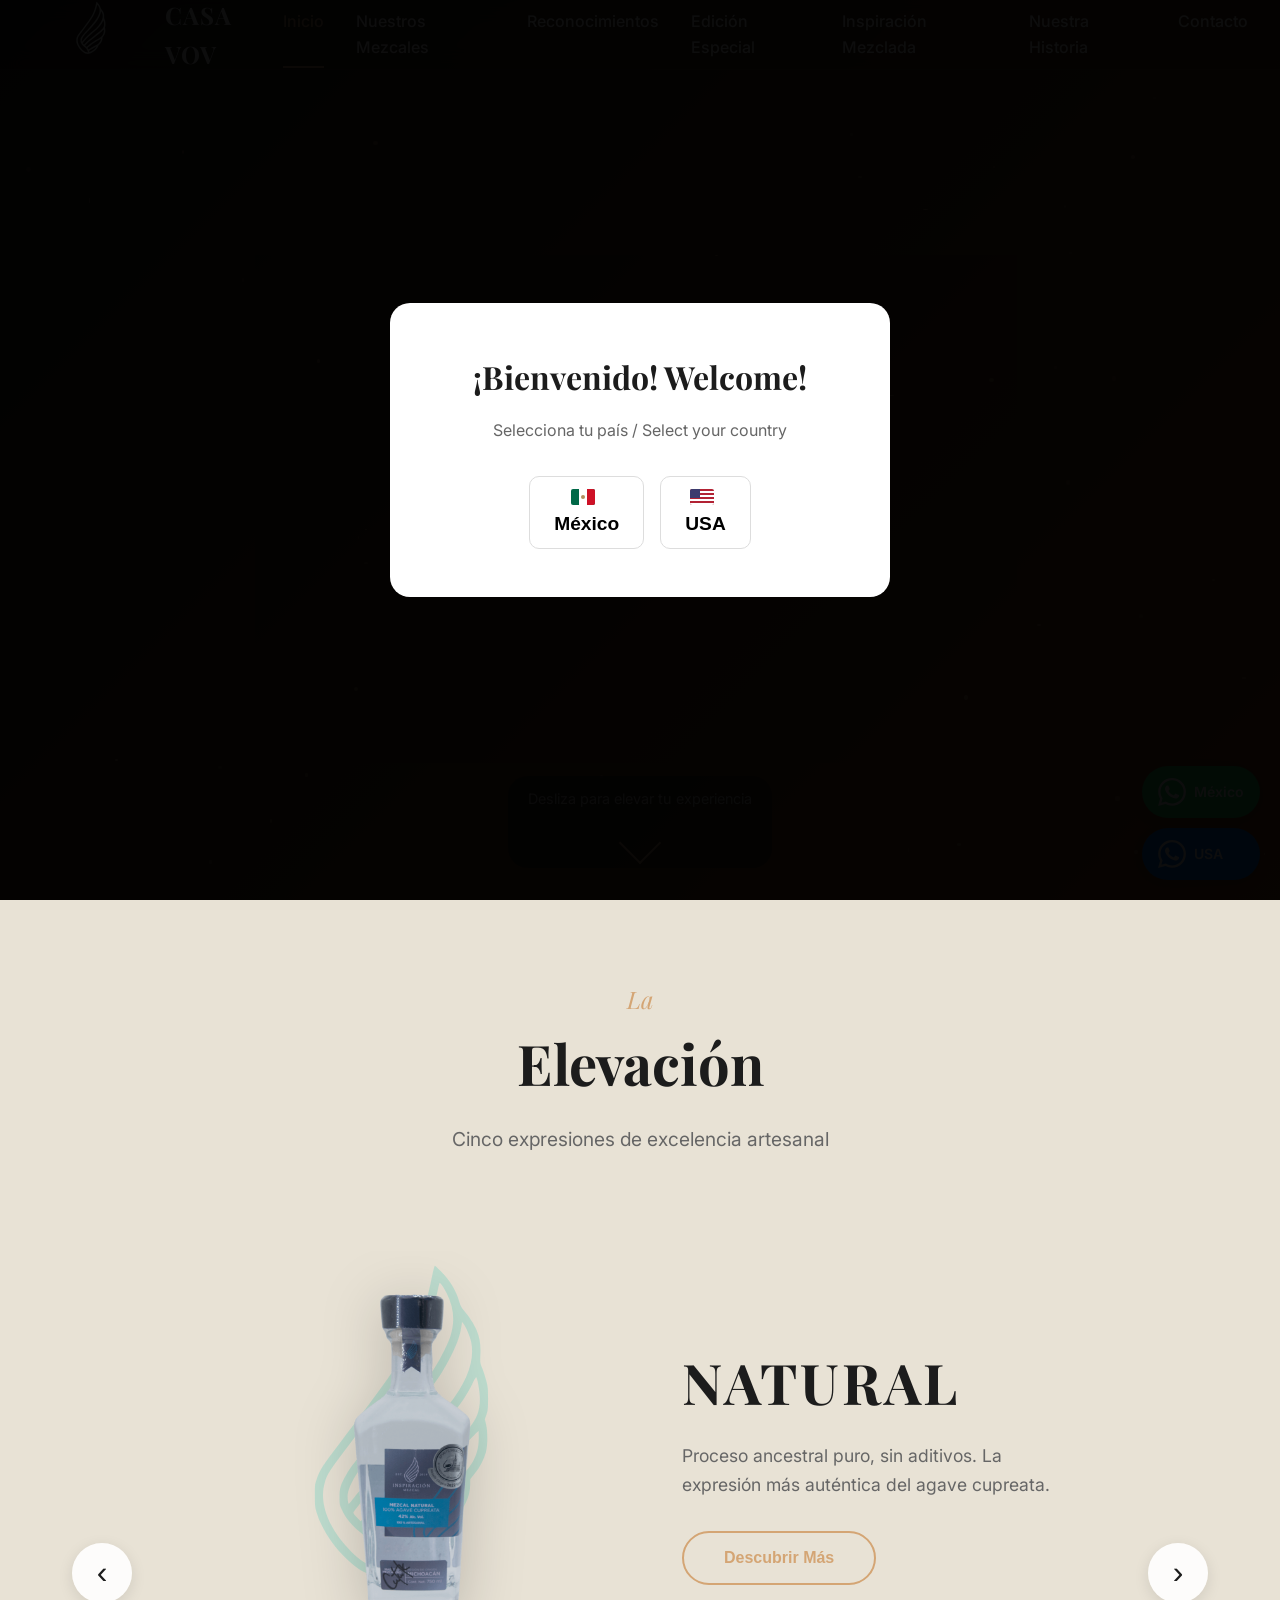
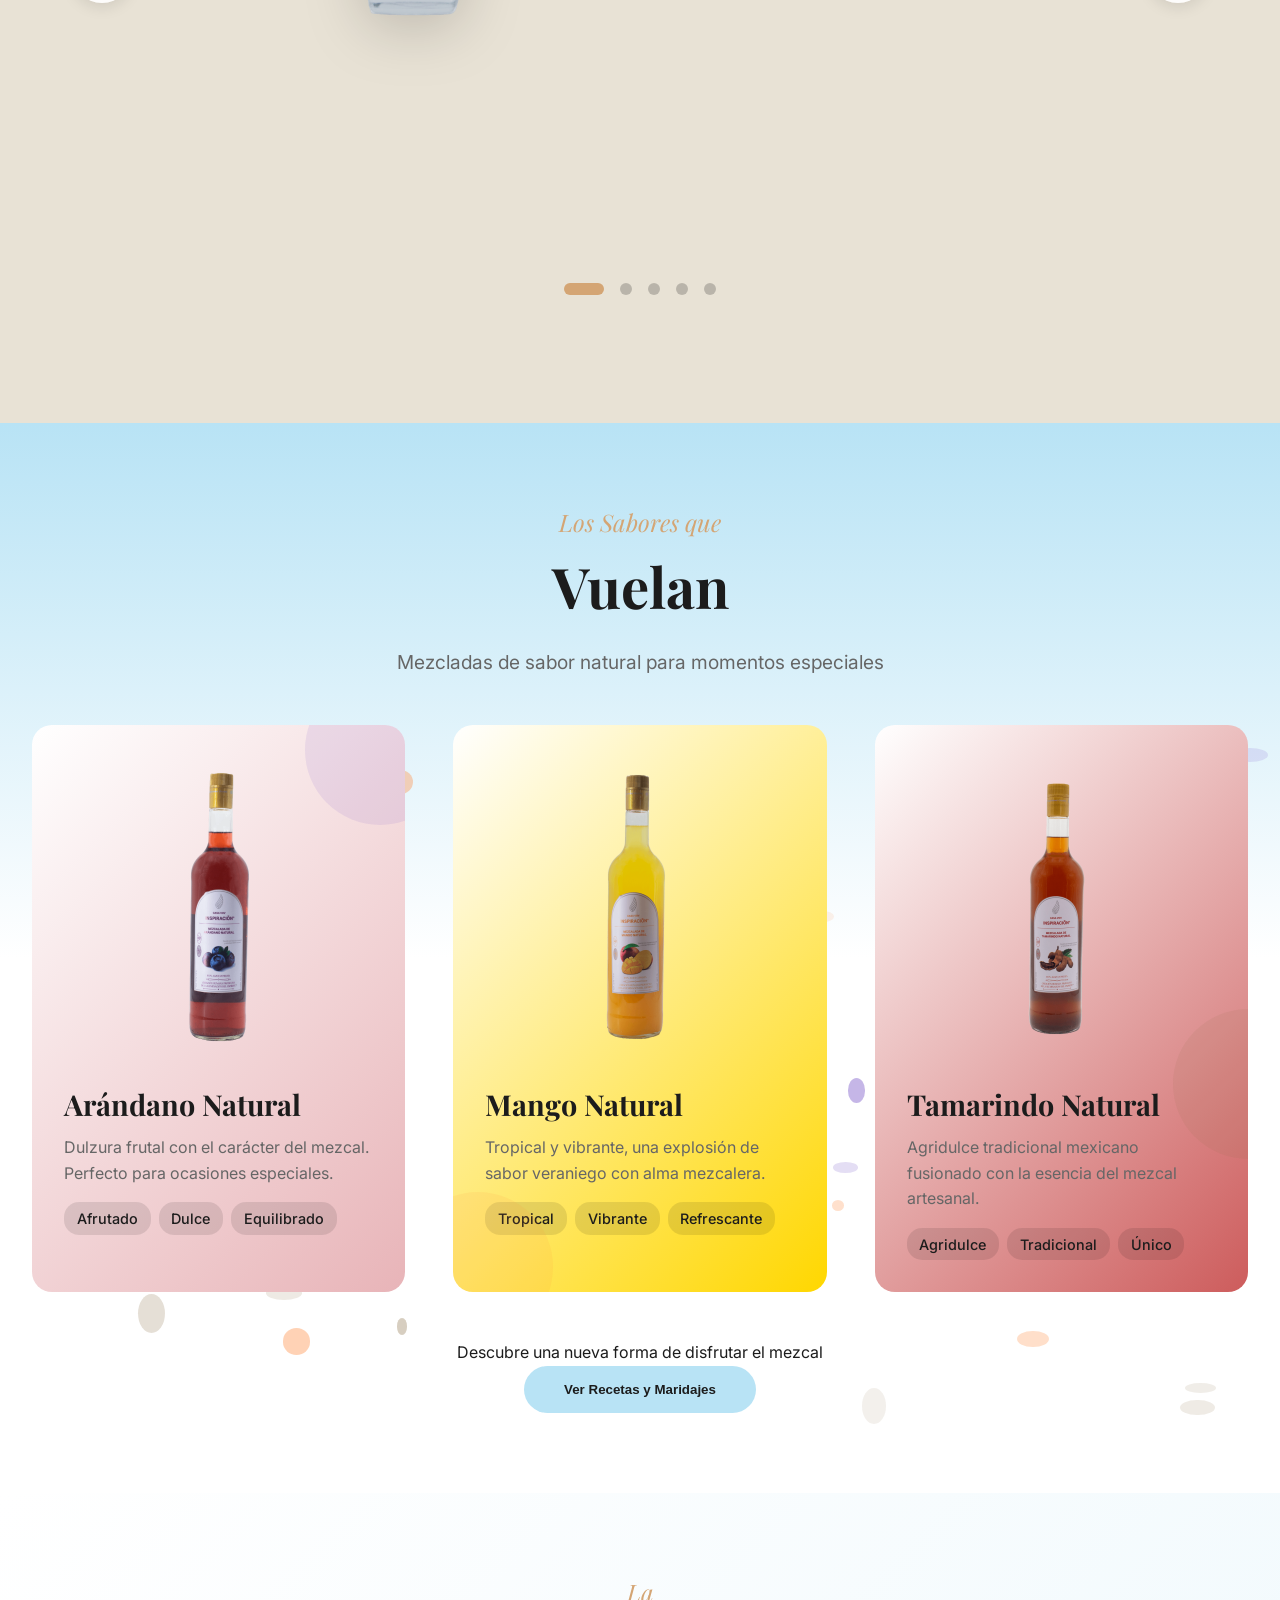
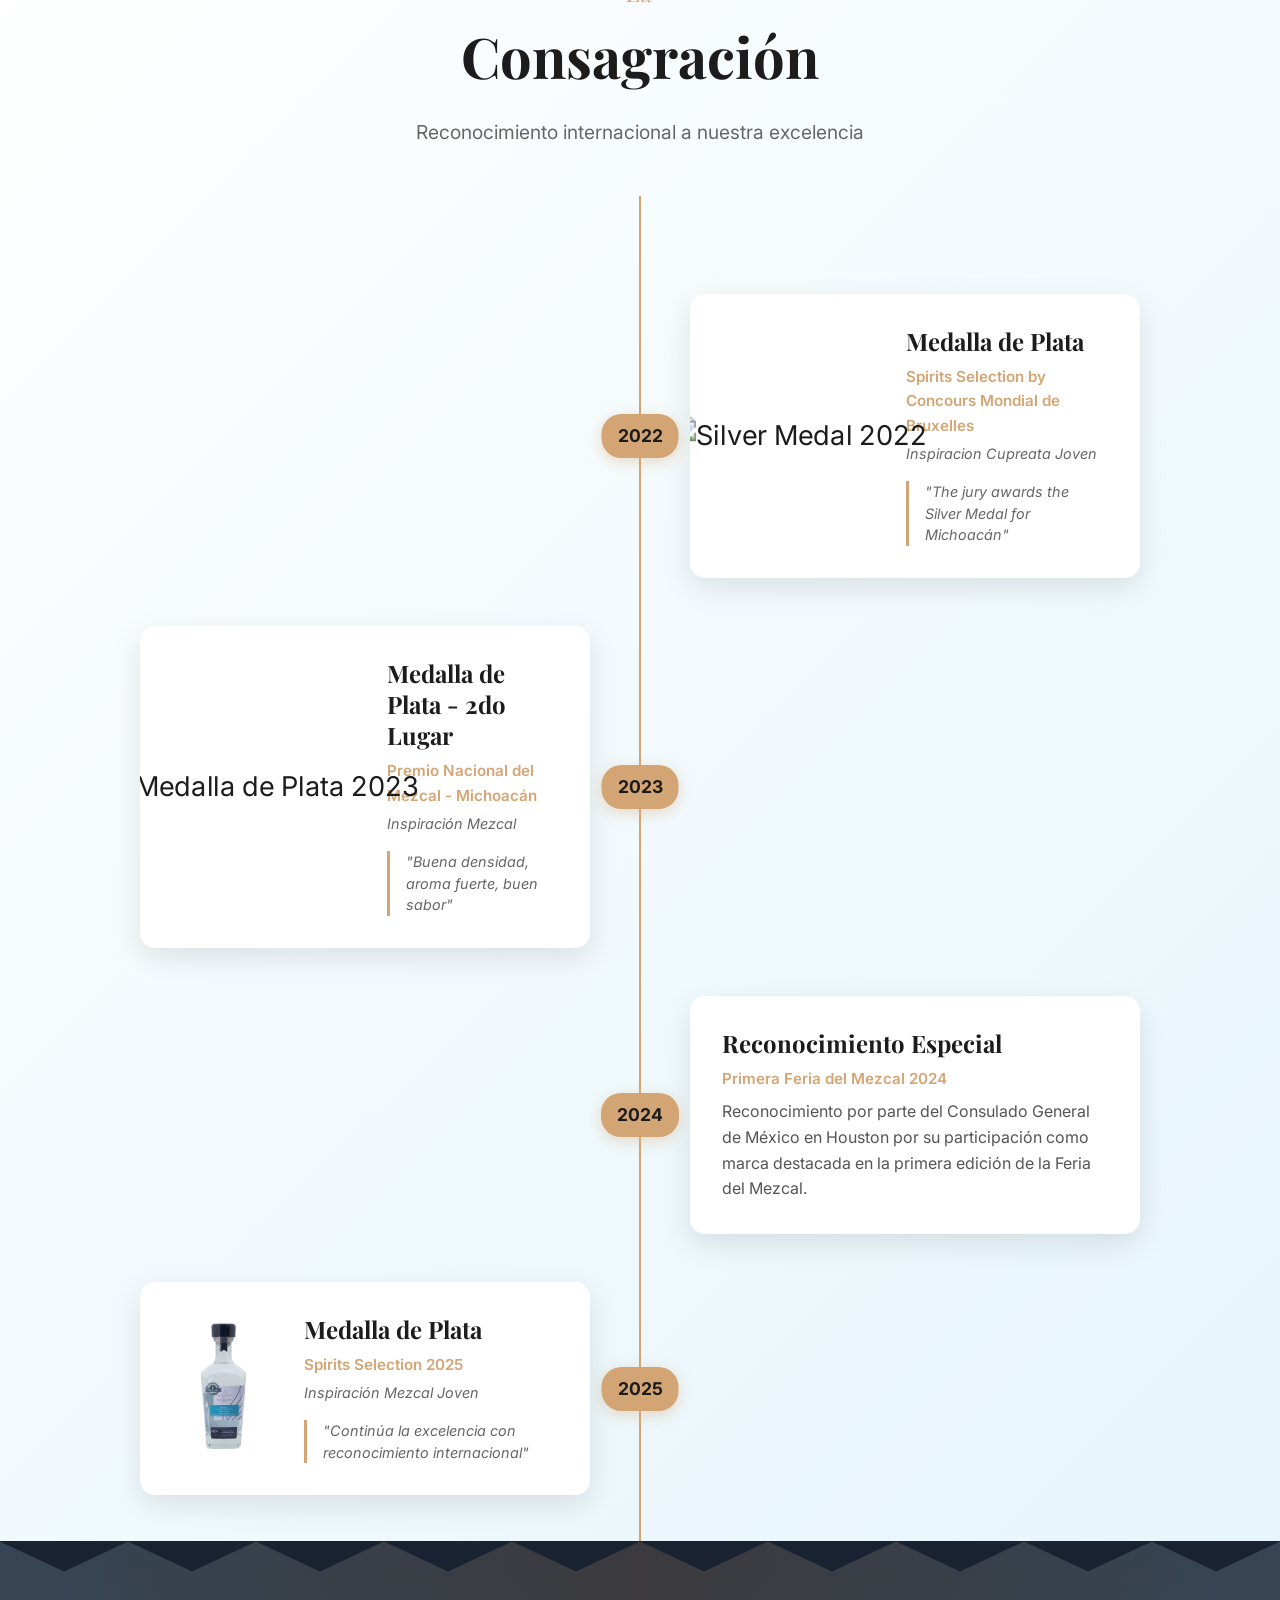
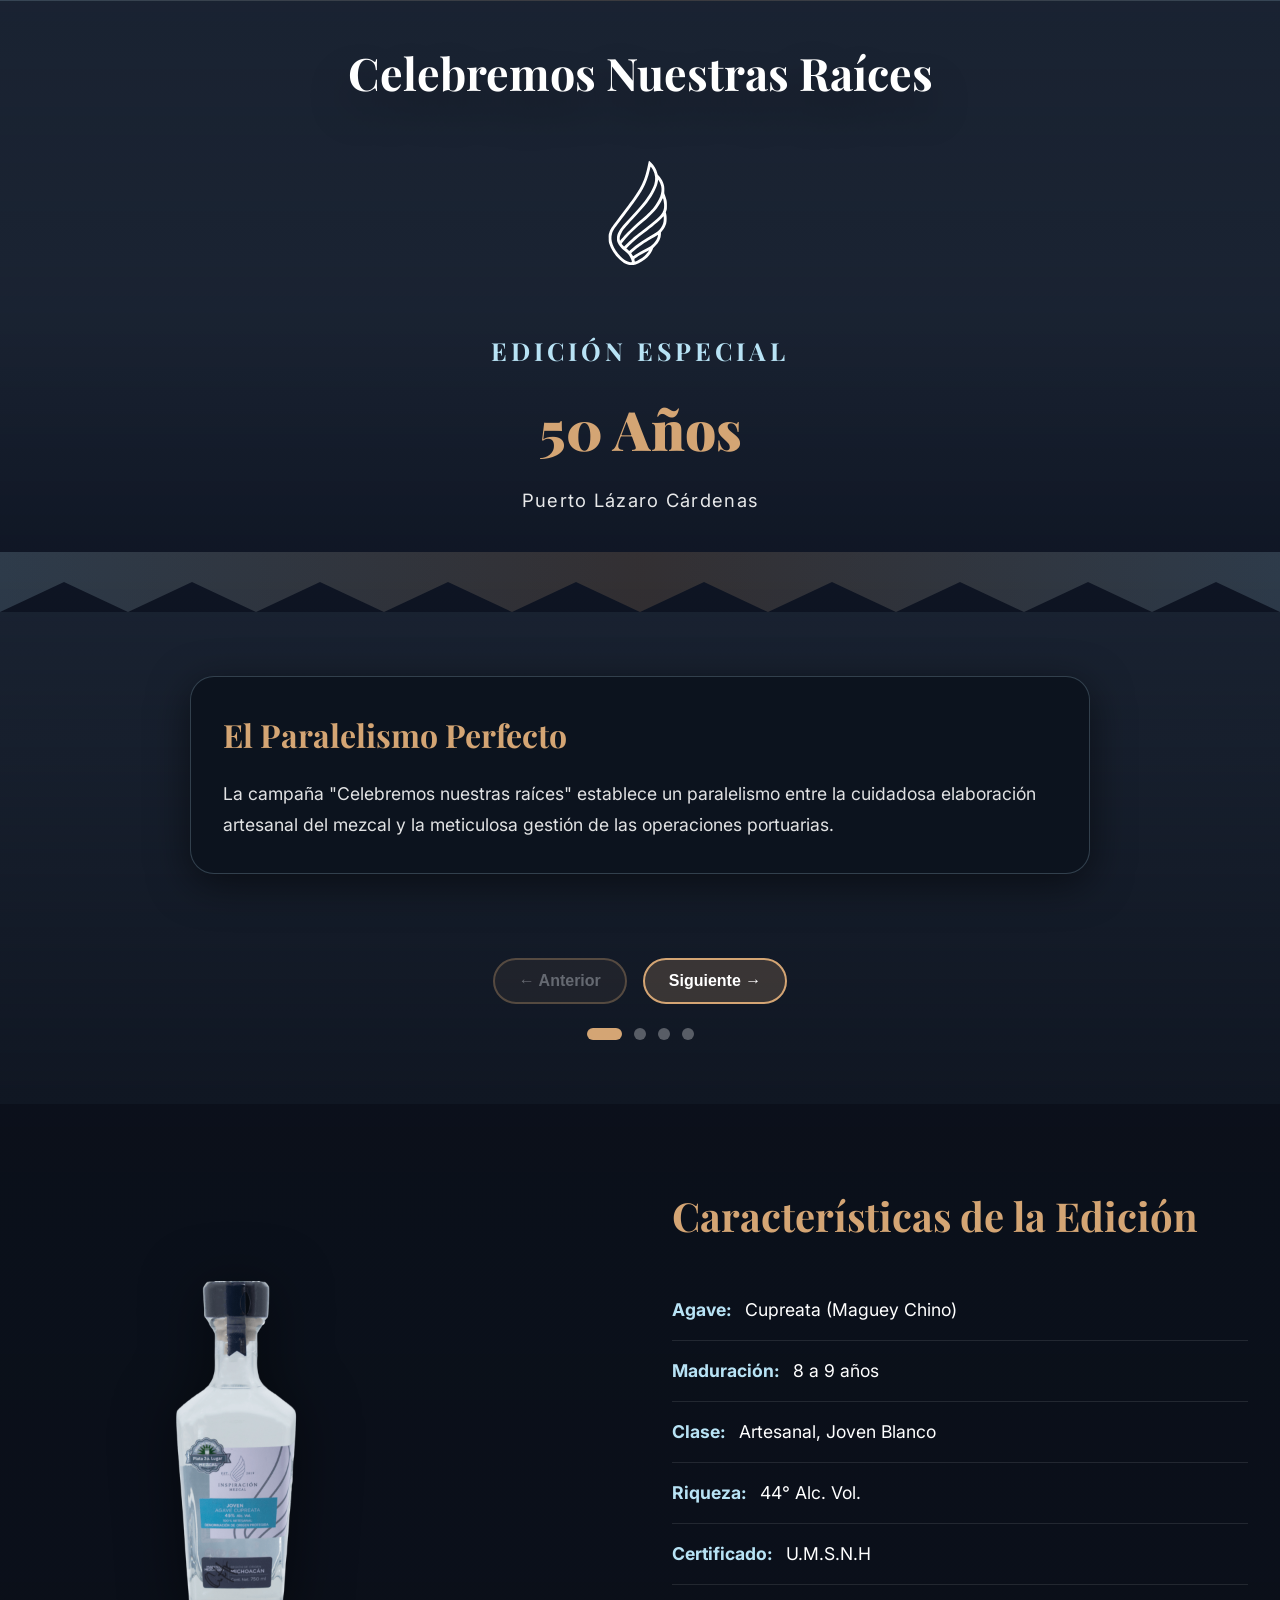
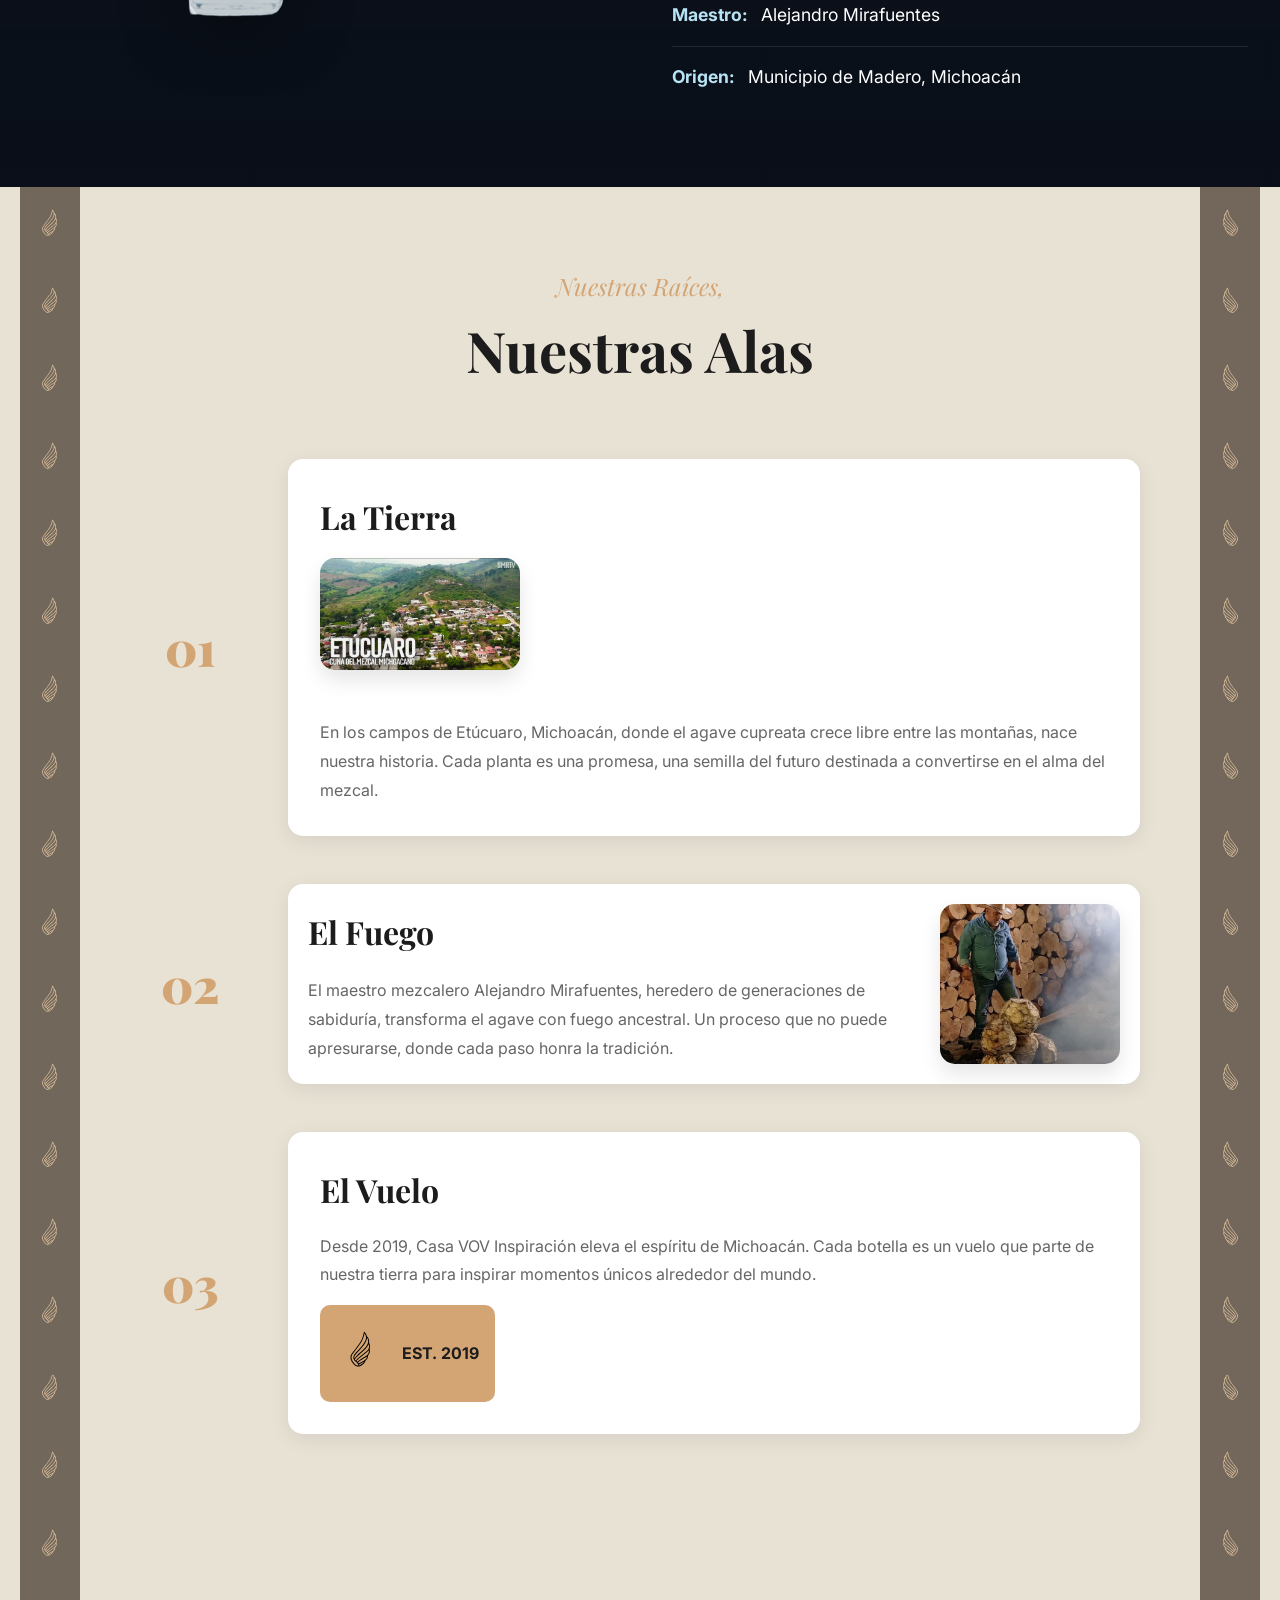
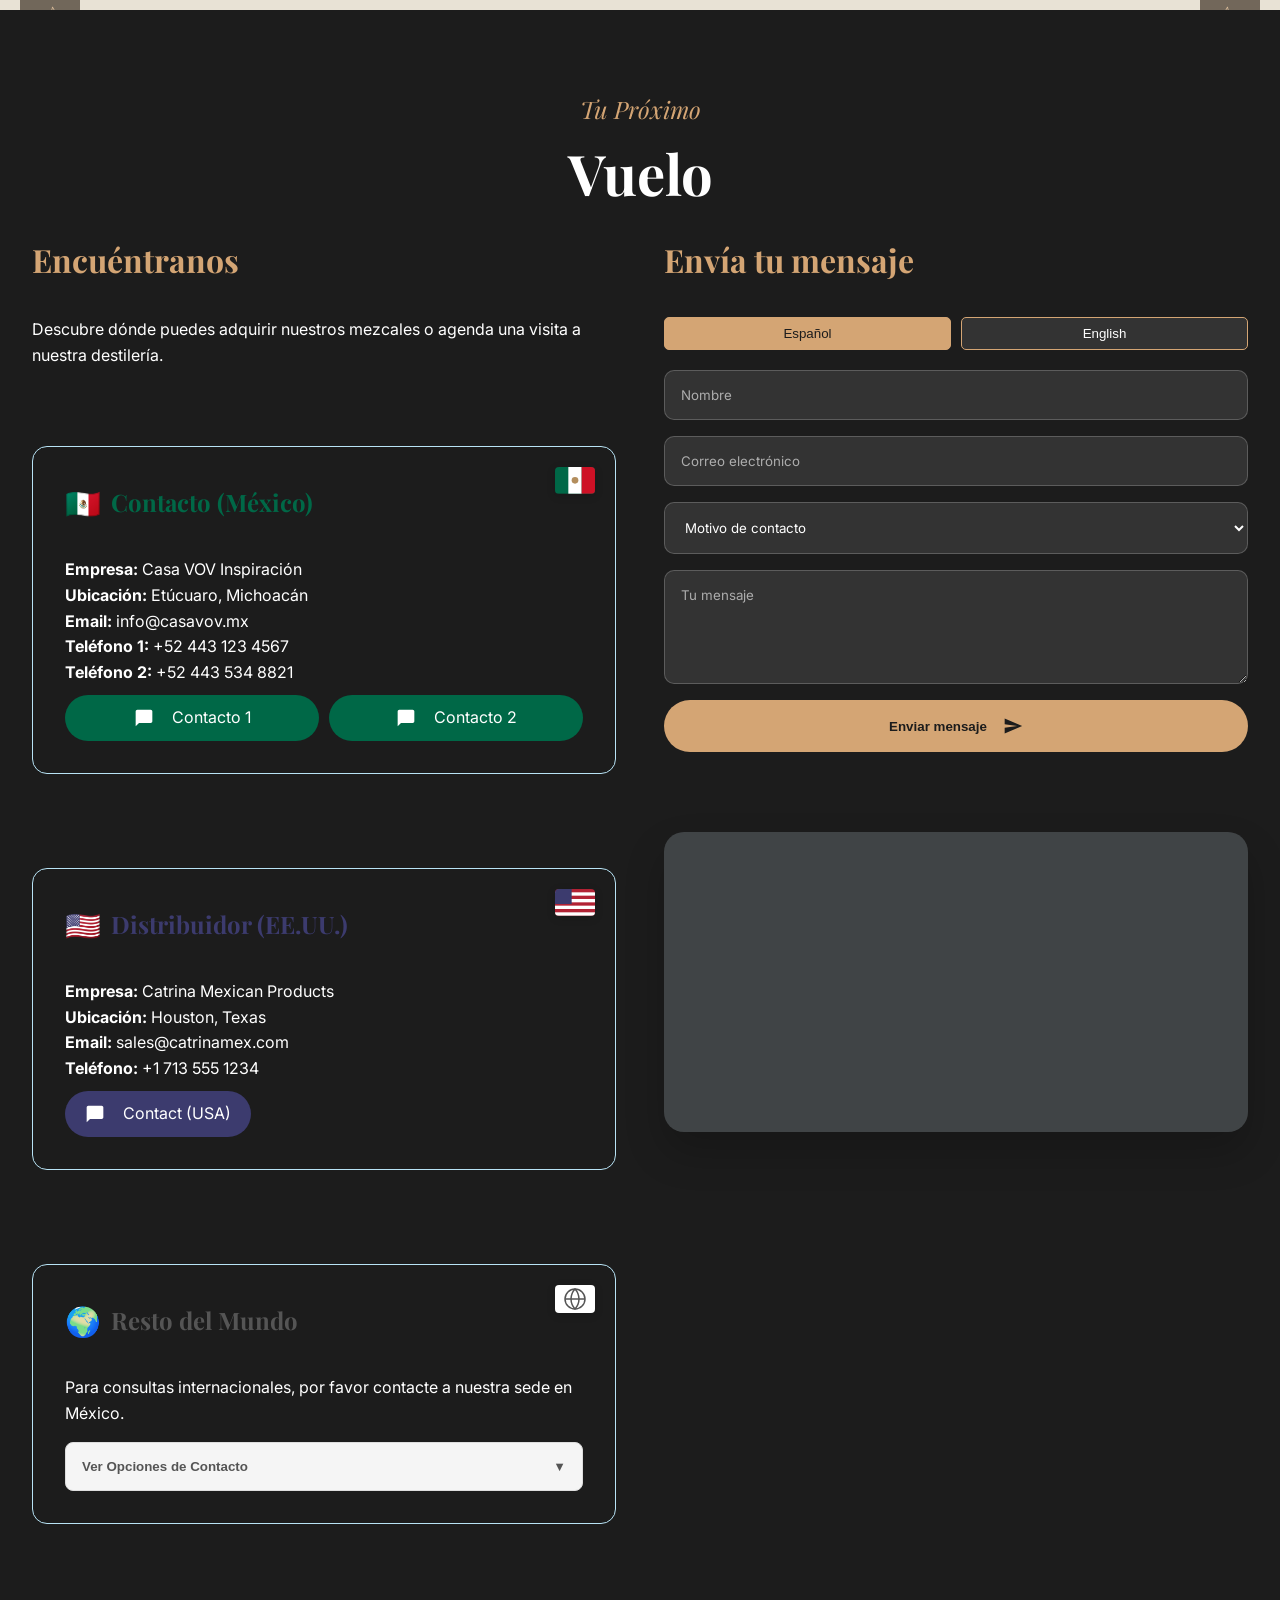
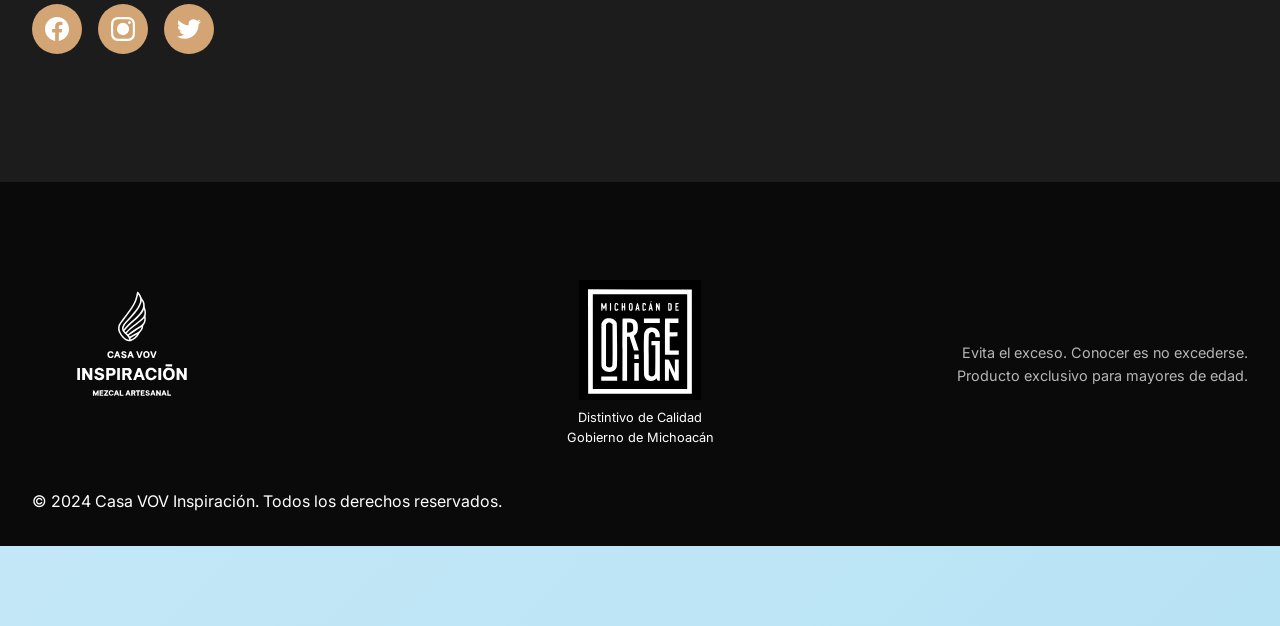
==== commit 00c8b22b: "index.html" ====
--- a/Final_Version_Backup/index.html
+++ b/Final_Version_Backup/index.html
@@ -65,15 +65,19 @@
                 <span class="title-line">Casa VOV</span>
                 <span class="title-accent">Inspiración</span>
             </h1>
-            <p class="hero-subtitle" data-aos="fade-up" data-aos-delay="200">
+            <p class="hero-subtitle" data-aos="fade-up" data-aos-delay="200" data-es="Mezcal Artesanal de Michoacán"
+                data-en="Artisanal Mezcal from Michoacán">
                 Mezcal Artesanal de Michoacán
             </p>
-            <p class="hero-tagline" data-aos="fade-up" data-aos-delay="400">
+            <p class="hero-tagline" data-aos="fade-up" data-aos-delay="400" data-es="Donde la tierra toma vuelo"
+                data-en="Where the earth takes flight">
                 Donde la tierra toma vuelo
             </p>
             <div class="hero-cta" data-aos="fade-up" data-aos-delay="600">
-                <a href="#elevacion" class="btn btn-primary">Descubre Nuestros Mezcales</a>
-                <a href="#historia" class="btn btn-outline">Nuestra Historia</a>
+                <a href="#elevacion" class="btn btn-primary" data-es="Descubre Nuestros Mezcales"
+                    data-en="Discover Our Mezcals">Descubre Nuestros Mezcales</a>
+                <a href="#historia" class="btn btn-outline" data-es="Nuestra Historia" data-en="Our Story">Nuestra
+                    Historia</a>
             </div>
         </div>
 
@@ -87,10 +91,11 @@
     <section id="elevacion" class="products-main">
         <div class="container">
             <h2 class="section-title" data-aos="fade-up">
-                <span class="title-pre">La</span>
-                Elevación
+                <span class="title-pre" data-es="La" data-en="The">La</span>
+                <span data-es="Elevación" data-en="Elevation">Elevación</span>
             </h2>
-            <p class="section-subtitle" data-aos="fade-up" data-aos-delay="100">
+            <p class="section-subtitle" data-aos="fade-up" data-aos-delay="100"
+                data-es="Cinco expresiones de excelencia artesanal" data-en="Five expressions of artisanal excellence">
                 Cinco expresiones de excelencia artesanal
             </p>
 
@@ -115,10 +120,13 @@
                         </div>
                         <div class="product-details">
                             <h3 class="product-name">NATURAL</h3>
-                            <p class="product-description">
+                            <p class="product-description"
+                                data-es="Proceso ancestral puro, sin aditivos. La expresión más auténtica del agave cupreata."
+                                data-en="Pure ancestral process, no additives. The most authentic expression of the cupreata agave.">
                                 Proceso ancestral puro, sin aditivos. La expresión más auténtica del agave cupreata.
                             </p>
-                            <button class="btn-discover" data-product="natural">Descubrir Más</button>
+                            <button class="btn-discover" data-product="natural" data-es="Descubrir Más"
+                                data-en="Discover More">Descubrir Más</button>
                         </div>
                     </div>
 
@@ -140,10 +148,13 @@
                         </div>
                         <div class="product-details">
                             <h3 class="product-name">JOVEN</h3>
-                            <p class="product-description">
+                            <p class="product-description"
+                                data-es="Cristalino con destellos plateados. Notas herbales frescas y cítricas."
+                                data-en="Crystalline with silver sparkles. Fresh herbal and citrus notes.">
                                 Cristalino con destellos plateados. Notas herbales frescas y cítricas.
                             </p>
-                            <button class="btn-discover" data-product="joven">Descubrir Más</button>
+                            <button class="btn-discover" data-product="joven" data-es="Descubrir Más"
+                                data-en="Discover More">Descubrir Más</button>
                         </div>
                     </div>
 
@@ -161,10 +172,13 @@
                         </div>
                         <div class="product-details">
                             <h3 class="product-name">PREMIUM</h3>
-                            <p class="product-description">
+                            <p class="product-description"
+                                data-es="Selección exclusiva de agaves de 10 años. Complejidad y elegancia."
+                                data-en="Exclusive selection of 10-year-old agaves. Complexity and elegance.">
                                 Selección exclusiva de agaves de 10 años. Complejidad y elegancia.
                             </p>
-                            <button class="btn-discover" data-product="premium">Descubrir Más</button>
+                            <button class="btn-discover" data-product="premium" data-es="Descubrir Más"
+                                data-en="Discover More">Descubrir Más</button>
                         </div>
                     </div>
 
@@ -182,10 +196,13 @@
                         </div>
                         <div class="product-details">
                             <h3 class="product-name">REPOSADO</h3>
-                            <p class="product-description">
+                            <p class="product-description"
+                                data-es="6 meses en barrica. Color ámbar con notas de vainilla y caramelo."
+                                data-en="6 months in barrel. Amber color with notes of vanilla and caramel.">
                                 6 meses en barrica. Color ámbar con notas de vainilla y caramelo.
                             </p>
-                            <button class="btn-discover" data-product="reposado">Descubrir Más</button>
+                            <button class="btn-discover" data-product="reposado" data-es="Descubrir Más"
+                                data-en="Discover More">Descubrir Más</button>
                         </div>
                     </div>
 
@@ -203,10 +220,13 @@
                         </div>
                         <div class="product-details">
                             <h3 class="product-name">AÑEJO</h3>
-                            <p class="product-description">
+                            <p class="product-description"
+                                data-es="18 meses en barrica. Chocolate, tabaco y especias dulces."
+                                data-en="18 months in barrel. Chocolate, tobacco, and sweet spices.">
                                 18 meses en barrica. Chocolate, tabaco y especias dulces.
                             </p>
-                            <button class="btn-discover" data-product="anejo">Descubrir Más</button>
+                            <button class="btn-discover" data-product="anejo" data-es="Descubrir Más"
+                                data-en="Discover More">Descubrir Más</button>
                         </div>
                     </div>
                 </div>
@@ -227,10 +247,12 @@
     <section id="mezcladas" class="flavored-section">
         <div class="container">
             <h2 class="section-title" data-aos="fade-up">
-                <span class="title-pre">Los Sabores que</span>
-                Vuelan
+                <span class="title-pre" data-es="Los Sabores que" data-en="The Flavors that">Los Sabores que</span>
+                <span data-es="Vuelan" data-en="Fly">Vuelan</span>
             </h2>
-            <p class="section-subtitle" data-aos="fade-up" data-aos-delay="100">
+            <p class="section-subtitle" data-aos="fade-up" data-aos-delay="100"
+                data-es="Mezcladas de sabor natural para momentos especiales"
+                data-en="Natural flavor blends for special moments">
                 Mezcladas de sabor natural para momentos especiales
             </p>
 
@@ -377,8 +399,10 @@
                 </div>
 
                 <div class="flavored-cta" data-aos="fade-up" data-aos-delay="500">
-                    <p>Descubre una nueva forma de disfrutar el mezcal</p>
-                    <button class="btn btn-secondary">Ver Recetas y Maridajes</button>
+                    <p data-es="Descubre una nueva forma de disfrutar el mezcal"
+                        data-en="Discover a new way to enjoy mezcal">Descubre una nueva forma de disfrutar el mezcal</p>
+                    <button class="btn btn-secondary" data-es="Ver Recetas y Maridajes"
+                        data-en="View Recipes and Pairings">Ver Recetas y Maridajes</button>
                 </div>
             </div>
         </div>
@@ -388,10 +412,12 @@
     <section id="reconocimientos" class="awards-section">
         <div class="container">
             <h2 class="section-title" data-aos="fade-up">
-                <span class="title-pre">La</span>
-                Consagración
+                <span class="title-pre" data-es="La" data-en="The">La</span>
+                <span data-es="Consagración" data-en="Consecration">Consagración</span>
             </h2>
-            <p class="section-subtitle" data-aos="fade-up" data-aos-delay="100">
+            <p class="section-subtitle" data-aos="fade-up" data-aos-delay="100"
+                data-es="Reconocimiento internacional a nuestra excelencia"
+                data-en="International recognition of our excellence">
                 Reconocimiento internacional a nuestra excelencia
             </p>
 
@@ -580,8 +606,8 @@
         <section id="historia" class="story-section">
             <div class="container">
                 <h2 class="section-title" data-aos="fade-up">
-                    <span class="title-pre">Nuestras Raíces,</span>
-                    Nuestras Alas
+                    <span class="title-pre" data-es="Nuestras Raíces," data-en="Our Roots,">Nuestras Raíces,</span>
+                    <span data-es="Nuestras Alas" data-en="Our Wings">Nuestras Alas</span>
                 </h2>
 
                 <div class="story-timeline">
@@ -635,14 +661,16 @@
         <section id="contacto" class="contact-section">
             <div class="container">
                 <h2 class="section-title" data-aos="fade-up">
-                    <span class="title-pre">Tu Próximo</span>
-                    Vuelo
+                    <span class="title-pre" data-es="Tu Próximo" data-en="Your Next">Tu Próximo</span>
+                    <span data-es="Vuelo" data-en="Flight">Vuelo</span>
                 </h2>
 
                 <div class="contact-grid">
                     <div class="contact-info" data-aos="fade-right">
-                        <h3>Encuéntranos</h3>
-                        <p>Descubre dónde puedes adquirir nuestros mezcales o agenda una visita a nuestra destilería.
+                        <h3 data-es="Encuéntranos" data-en="Find Us">Encuéntranos</h3>
+                        <p data-es="Descubre dónde puedes adquirir nuestros mezcales o agenda una visita a nuestra destilería."
+                            data-en="Discover where to buy our mezcals or schedule a visit to our distillery.">Descubre
+                            dónde puedes adquirir nuestros mezcales o agenda una visita a nuestra destilería.
                         </p>
 
                         <div class="contact-details">
@@ -798,7 +826,7 @@
                     <!-- Columna Derecha: Formulario + Mapa -->
                     <div class="contact-column-right">
                         <div class="contact-form" data-aos="fade-left">
-                            <h3>Envía tu mensaje</h3>
+                            <h3 data-es="Envía tu mensaje" data-en="Send your message">Envía tu mensaje</h3>
                             <div class="language-selector">
                                 <button class="lang-btn active" data-lang="es">Español</button>
                                 <button class="lang-btn" data-lang="en">English</button>
@@ -963,4 +991,4 @@
         </div>
 </body>
 
-</html>+</html>
--- a/Final_Version_Backup/styles.css
+++ b/Final_Version_Backup/styles.css
@@ -0,0 +1,3910 @@
+/* ============================================
+   CASA VOV INSPIRACIÓN - ESTILOS PRINCIPALES
+   ============================================ */
+
+/* --- VARIABLES DE COLOR Y CONFIGURACIÓN --- */
+:root {
+    /* Paleta Principal */
+    --color-oro-viejo: #D4A574;
+    --color-negro-carbon: #1C1C1C;
+    --color-blanco-puro: #FFFFFF;
+    --color-gris-calido: #E8E2D5;
+    --color-ambar-profundo: #8B4513;
+
+    /* Azul Cielo Pastel (Nuevo) */
+    --color-azul-cielo: #B8E3F5;
+    --color-azul-marino: #1a2332;
+
+    /* Colores de Mezcladas */
+    --color-purpura: #6B46C1;
+    --color-rosa: #E8B4B8;
+    --color-naranja: #FF8C42;
+    --color-amarillo: #FFD700;
+    --color-cafe: #8B6F47;
+    --color-terracota: #CD5C5C;
+
+    /* Tipografías */
+    --font-principal: 'Playfair Display', serif;
+    --font-secundaria: 'Inter', sans-serif;
+
+    /* Espaciados */
+    --spacing-xs: 0.5rem;
+    --spacing-sm: 1rem;
+    --spacing-md: 2rem;
+    --spacing-lg: 3rem;
+    --spacing-xl: 5rem;
+
+    /* Transiciones */
+    --transition-smooth: all 0.3s cubic-bezier(0.4, 0, 0.2, 1);
+    --transition-bounce: all 0.6s cubic-bezier(0.68, -0.55, 0.265, 1.55);
+}
+
+/* --- RESET Y ESTILOS BASE --- */
+* {
+    margin: 0;
+    padding: 0;
+    box-sizing: border-box;
+}
+
+html {
+    scroll-behavior: smooth;
+    font-size: 16px;
+}
+
+body {
+    font-family: var(--font-secundaria);
+    color: var(--color-negro-carbon);
+    line-height: 1.6;
+    overflow-x: hidden;
+    background-color: var(--color-blanco-puro);
+}
+
+/* --- NAVEGACIÓN --- */
+#mainNav {
+    position: fixed;
+    top: 0;
+    width: 100%;
+    z-index: 1000;
+    transition: var(--transition-smooth);
+    /* REDUCCIÓN DE TAMAÑO DE BARRA: Padding reducido */
+    padding: 0.2rem 0;
+    height: 70px;
+    /* Altura fija controlada */
+    display: flex;
+    align-items: center;
+}
+
+.nav-transparent {
+    background: rgba(28, 28, 28, 0.1);
+    backdrop-filter: blur(10px);
+    border-bottom: 1px solid rgba(255, 255, 255, 0.05);
+}
+
+.nav-solid {
+    background: var(--color-negro-carbon);
+    /* Sombra más sutil */
+    box-shadow: 0 2px 15px rgba(0, 0, 0, 0.3);
+}
+
+.nav-container {
+    max-width: 1400px;
+    width: 100%;
+    margin: 0 auto;
+    padding: 0 2rem;
+    display: flex;
+    justify-content: space-between;
+    align-items: center;
+    height: 100%;
+}
+
+/* Mantener tamaño del logo intacto */
+.nav-logo {
+    display: flex;
+    align-items: center;
+    gap: 0.8rem;
+    height: 100%;
+}
+
+.nav-wing {
+    width: 120px;
+    /* Aumentado 50% desde 80px */
+    height: auto;
+    transition: transform 0.3s ease;
+    filter: brightness(0) invert(1);
+}
+
+.nav-logo:hover .nav-wing {
+    transform: translateY(-3px) rotate(5deg);
+}
+
+.nav-text {
+    font-family: var(--font-principal);
+    font-weight: 700;
+    font-size: 1.5rem;
+    /* Tamaño de letra mantenido */
+    color: var(--color-blanco-puro);
+    letter-spacing: 1px;
+}
+
+.nav-menu {
+    display: flex;
+    gap: 2rem;
+}
+
+.nav-link {
+    color: var(--color-blanco-puro);
+    text-decoration: none;
+    font-weight: 500;
+    transition: var(--transition-smooth);
+    position: relative;
+    padding: 0.5rem 0;
+}
+
+.nav-link::after {
+    content: '';
+    position: absolute;
+    bottom: 0;
+    left: 0;
+    width: 0;
+    height: 2px;
+    background: var(--color-oro-viejo);
+    transition: width 0.3s ease;
+}
+
+.nav-link:hover::after,
+.nav-link.active::after {
+    width: 100%;
+}
+
+.nav-link.active {
+    color: var(--color-oro-viejo);
+}
+
+.nav-mobile-toggle {
+    display: none;
+    flex-direction: column;
+    gap: 4px;
+    cursor: pointer;
+}
+
+.nav-mobile-toggle span {
+    width: 25px;
+    height: 2px;
+    background: var(--color-blanco-puro);
+    transition: var(--transition-smooth);
+}
+
+/* --- SECCIÓN HERO --- */
+.hero-section {
+    height: 100vh;
+    position: relative;
+    display: flex;
+    align-items: center;
+    justify-content: center;
+    background: linear-gradient(135deg, var(--color-negro-carbon) 0%, var(--color-ambar-profundo) 100%);
+    overflow: hidden;
+    padding-top: 120px;
+    /* <--- AÑADE ESTA LÍNEA */
+}
+
+.particles-container {
+    position: absolute;
+    width: 100%;
+    height: 100%;
+    top: 0;
+    left: 0;
+}
+
+.hero-wing-container {
+    position: absolute;
+    width: 100%;
+    height: 100%;
+    opacity: 0.4;
+}
+
+.hero-wing {
+    position: absolute;
+    width: 700px;
+    top: 50%;
+    left: 50%;
+    transform: translate(-50%, -50%) rotate(0deg);
+    filter: brightness(0) invert(1);
+    z-index: 1;
+    will-change: transform;
+}
+
+.hero-content {
+    position: relative;
+    z-index: 2;
+    text-align: center;
+    color: var(--color-blanco-puro);
+}
+
+.hero-title {
+    font-family: var(--font-principal);
+    font-size: 5rem;
+    font-weight: 900;
+    margin-bottom: 1rem;
+    line-height: 1.1;
+}
+
+.title-line {
+    display: block;
+}
+
+.title-accent {
+    color: var(--color-oro-viejo);
+    font-style: italic;
+}
+
+.hero-subtitle {
+    font-size: 1.5rem;
+    margin-bottom: 0.5rem;
+    opacity: 0.9;
+}
+
+.hero-tagline {
+    font-size: 1.2rem;
+    font-style: italic;
+    opacity: 0.8;
+    margin-bottom: 3rem;
+}
+
+.hero-cta {
+    display: flex;
+    gap: 1.5rem;
+    justify-content: center;
+}
+
+/* --- BOTONES --- */
+.btn {
+    padding: 1rem 2.5rem;
+    border: none;
+    border-radius: 50px;
+    font-weight: 600;
+    text-decoration: none;
+    display: inline-flex;
+    /* Changed from inline-block to inline-flex */
+    align-items: center;
+    /* Center vertically */
+    justify-content: center;
+    /* Center horizontally */
+    gap: 0.5rem;
+    /* Space between text and icon */
+    transition: var(--transition-smooth);
+    cursor: pointer;
+    position: relative;
+    overflow: hidden;
+}
+
+.btn-primary {
+    background: var(--color-oro-viejo);
+    color: var(--color-negro-carbon);
+}
+
+.btn-primary:hover {
+    background: var(--color-ambar-profundo);
+    color: var(--color-blanco-puro);
+    transform: translateY(-2px);
+    box-shadow: 0 10px 30px rgba(212, 165, 116, 0.3);
+}
+
+.btn-outline {
+    background: transparent;
+    color: var(--color-blanco-puro);
+    border: 2px solid var(--color-blanco-puro);
+}
+
+.btn-outline:hover {
+    background: var(--color-blanco-puro);
+    color: var(--color-negro-carbon);
+}
+
+.btn-secondary {
+    background: var(--color-azul-cielo);
+    color: var(--color-negro-carbon);
+}
+
+.btn-secondary:hover {
+    background: var(--color-azul-marino);
+    color: var(--color-blanco-puro);
+    transform: translateY(-2px);
+}
+
+/* --- SCROLL INDICATOR --- */
+.scroll-indicator {
+    position: absolute;
+    bottom: 2rem;
+    /* CAMBIAR de 3rem a 2rem */
+    left: 50%;
+    transform: translateX(-50%);
+    text-align: center;
+    color: var(--color-blanco-puro);
+    z-index: 10;
+    /* AGREGAR para que esté arriba */
+    background: rgba(28, 28, 28, 0.7);
+    /* AGREGAR fondo semi-transparente */
+    padding: 10px 20px;
+    /* AGREGAR padding */
+    border-radius: 20px;
+    /* AGREGAR bordes redondeados */
+}
+
+
+.scroll-indicator span {
+    font-size: 0.9rem;
+    opacity: 0.7;
+}
+
+.scroll-arrow {
+    width: 30px;
+    height: 30px;
+    margin: 1rem auto 0;
+    border-right: 2px solid var(--color-oro-viejo);
+    border-bottom: 2px solid var(--color-oro-viejo);
+    transform: rotate(45deg);
+    animation: scrollBounce 2s infinite;
+}
+
+@keyframes scrollBounce {
+
+    0%,
+    20%,
+    50%,
+    80%,
+    100% {
+        transform: rotate(45deg) translateY(0);
+    }
+
+    40% {
+        transform: rotate(45deg) translateY(-10px);
+    }
+
+    60% {
+        transform: rotate(45deg) translateY(-5px);
+    }
+}
+
+/* --- SECCIÓN PRODUCTOS PRINCIPALES --- */
+.products-main {
+    padding: var(--spacing-xl) 0;
+    background: var(--color-gris-calido);
+}
+
+.container {
+    max-width: 1400px;
+    margin: 0 auto;
+    padding: 0 2rem;
+}
+
+.section-title {
+    font-family: var(--font-principal);
+    font-size: 3.5rem;
+    text-align: center;
+    margin-bottom: 1rem;
+    color: var(--color-negro-carbon);
+}
+
+.title-pre {
+    display: block;
+    font-size: 1.5rem;
+    font-weight: 400;
+    color: var(--color-oro-viejo);
+    font-style: italic;
+}
+
+.section-subtitle {
+    text-align: center;
+    font-size: 1.2rem;
+    color: #666;
+    margin-bottom: var(--spacing-lg);
+}
+
+.products-grid {
+    display: grid;
+    /* Usamos auto-fit para que se ajuste mejor al espacio disponible */
+    grid-template-columns: repeat(auto-fit, minmax(350px, 1fr));
+    gap: 2rem;
+    margin-bottom: 3rem;
+    max-width: 1200px;
+    margin-left: auto;
+    margin-right: auto;
+}
+
+
+
+.product-card {
+    background: var(--color-blanco-puro);
+    border-radius: 20px;
+    padding: var(--spacing-md);
+    text-align: center;
+    position: relative;
+    transition: var(--transition-smooth);
+    box-shadow: 0 5px 20px rgba(0, 0, 0, 0.08);
+}
+
+.product-card:hover {
+    transform: translateY(-10px);
+    box-shadow: 0 15px 40px rgba(0, 0, 0, 0.15);
+}
+
+.product-card.featured {
+    border: 2px solid var(--color-oro-viejo);
+}
+
+.product-badge {
+    position: absolute;
+    top: -15px;
+    right: 20px;
+    background: var(--color-oro-viejo);
+    color: var(--color-negro-carbon);
+    padding: 0.5rem 1rem;
+    border-radius: 20px;
+    font-weight: 600;
+    font-size: 0.9rem;
+}
+
+.product-image-container {
+    height: 400px;
+    position: relative;
+    margin-bottom: var(--spacing-md);
+    display: flex;
+    justify-content: center;
+    align-items: center;
+}
+
+.product-bottle {
+    height: 100%;
+    width: auto;
+    object-fit: contain;
+    transition: var(--transition-smooth);
+}
+
+.product-card:hover .product-bottle {
+    transform: scale(1.05) rotate(2deg);
+}
+
+.product-glow {
+    position: absolute;
+    top: 50%;
+    left: 50%;
+    transform: translate(-50%, -50%);
+    width: 200px;
+    height: 200px;
+    background: radial-gradient(circle, var(--color-oro-viejo) 0%, transparent 70%);
+    opacity: 0;
+    transition: var(--transition-smooth);
+    pointer-events: none;
+}
+
+.product-card:hover .product-glow {
+    opacity: 0.3;
+}
+
+.product-info h3 {
+    font-family: var(--font-principal);
+    font-size: 2rem;
+    margin-bottom: 0.5rem;
+    color: var(--color-negro-carbon);
+}
+
+.product-type {
+    color: var(--color-oro-viejo);
+    font-style: italic;
+    margin-bottom: 0.25rem;
+}
+
+.product-alc {
+    font-weight: 600;
+    color: #666;
+    margin-bottom: var(--spacing-sm);
+}
+
+.product-notes {
+    margin: var(--spacing-md) 0;
+    padding: var(--spacing-sm);
+    background: var(--color-gris-calido);
+    border-radius: 10px;
+}
+
+.product-notes h4 {
+    font-size: 1.1rem;
+    margin-bottom: 0.5rem;
+    color: var(--color-ambar-profundo);
+}
+
+.btn-detail {
+    background: transparent;
+    color: var(--color-oro-viejo);
+    border: 2px solid var(--color-oro-viejo);
+    padding: 0.8rem 2rem;
+    border-radius: 25px;
+    font-weight: 600;
+    cursor: pointer;
+    transition: var(--transition-smooth);
+}
+
+.btn-detail:hover {
+    background: var(--color-oro-viejo);
+    color: var(--color-negro-carbon);
+}
+
+/* --- SECCIÓN PREMIOS --- */
+
+.awards-section {
+    padding: var(--spacing-xl) 0;
+    background: linear-gradient(135deg, var(--color-blanco-puro) 0%, var(--color-azul-cielo) 100%);
+    overflow: hidden;
+}
+
+.awards-timeline {
+    position: relative;
+    max-width: 1000px;
+    margin: 0 auto;
+    padding: var(--spacing-lg) 0;
+}
+
+/* Central timeline line - animates as you scroll */
+.awards-timeline::before {
+    content: '';
+    position: absolute;
+    left: 50%;
+    top: 0;
+    bottom: 0;
+    width: 2px;
+    background: var(--color-oro-viejo);
+    transform: translateX(-50%) scaleY(0);
+    transform-origin: top;
+    transition: transform 1s ease-out;
+}
+
+.awards-timeline.timeline-animated::before {
+    transform: translateX(-50%) scaleY(1);
+}
+
+/* --- AWARD ITEMS --- */
+.award-item {
+    position: relative;
+    margin-bottom: var(--spacing-lg);
+    display: flex;
+    align-items: center;
+    opacity: 0;
+    transform: translateY(50px);
+    transition: all 0.8s cubic-bezier(0.4, 0, 0.2, 1);
+}
+
+/* Animated state - triggered by scroll */
+.award-item.award-visible {
+    opacity: 1;
+    transform: translateY(0);
+}
+
+/* Alternate positioning for desktop */
+.award-item:nth-child(odd) {
+    flex-direction: row-reverse;
+}
+
+/* Stagger animation delays */
+.award-item:nth-child(1).award-visible {
+    transition-delay: 0.1s;
+}
+
+.award-item:nth-child(2).award-visible {
+    transition-delay: 0.3s;
+}
+
+.award-item:nth-child(3).award-visible {
+    transition-delay: 0.5s;
+}
+
+.award-item:nth-child(4).award-visible {
+    transition-delay: 0.7s;
+}
+
+/* --- YEAR BADGE --- */
+.award-year {
+    position: absolute;
+    left: 50%;
+    transform: translateX(-50%) scale(0);
+    background: var(--color-oro-viejo);
+    color: var(--color-negro-carbon);
+    padding: 0.5rem 1rem;
+    border-radius: 20px;
+    font-weight: 700;
+    font-size: 1.1rem;
+    z-index: 2;
+    box-shadow: 0 4px 15px rgba(212, 165, 116, 0.4);
+    transition: transform 0.6s cubic-bezier(0.68, -0.55, 0.265, 1.55);
+}
+
+.award-item.award-visible .award-year {
+    transform: translateX(-50%) scale(1);
+}
+
+/* --- AWARD CONTENT CARD --- */
+.award-content {
+    background: var(--color-blanco-puro);
+    padding: var(--spacing-md);
+    border-radius: 15px;
+    box-shadow: 0 10px 30px rgba(0, 0, 0, 0.1);
+    width: 45%;
+    display: flex;
+    gap: var(--spacing-md);
+    align-items: center;
+    transition: all 0.3s ease;
+    position: relative;
+    overflow: hidden;
+}
+
+/* Hover effect for desktop */
+@media (min-width: 769px) {
+    .award-content:hover {
+        transform: translateY(-5px);
+        box-shadow: 0 15px 40px rgba(0, 0, 0, 0.15);
+    }
+}
+
+/* Shine effect on appear */
+.award-content::before {
+    content: '';
+    position: absolute;
+    top: 0;
+    left: -100%;
+    width: 50%;
+    height: 100%;
+    background: linear-gradient(90deg, transparent, rgba(255, 255, 255, 0.5), transparent);
+    transition: left 0.7s ease;
+}
+
+.award-item.award-visible .award-content::before {
+    left: 100%;
+}
+
+/* --- MEDAL IMAGE --- */
+.award-medal {
+    flex-shrink: 0;
+}
+
+.award-medal img {
+    width: 120px;
+    height: auto;
+    transition: transform 0.3s ease;
+}
+
+.award-content:hover .award-medal img {
+    transform: scale(1.05) rotate(5deg);
+}
+
+/* --- AWARD INFO TEXT --- */
+.award-info h3 {
+    font-family: var(--font-principal);
+    font-size: 1.5rem;
+    color: var(--color-negro-carbon);
+    margin-bottom: 0.5rem;
+    line-height: 1.3;
+}
+
+.award-competition {
+    color: var(--color-oro-viejo);
+    font-weight: 600;
+    margin-bottom: 0.25rem;
+    font-size: 0.95rem;
+}
+
+.award-product {
+    color: #666;
+    font-style: italic;
+    margin-bottom: var(--spacing-sm);
+    font-size: 0.9rem;
+}
+
+.judge-comment {
+    font-style: italic;
+    color: #666;
+    border-left: 3px solid var(--color-oro-viejo);
+    padding-left: var(--spacing-sm);
+    margin-top: var(--spacing-sm);
+    font-size: 0.9rem;
+    line-height: 1.5;
+}
+
+/* Full width award (like 2024 recognition) */
+.award-info.full-width {
+    width: 100%;
+}
+
+.award-details {
+    color: #555;
+    line-height: 1.6;
+    margin-top: 0.5rem;
+}
+
+/* ============================================
+   MOBILE RESPONSIVE DESIGN (768px and below)
+   ============================================ */
+@media (max-width: 768px) {
+
+    .awards-section {
+        padding: 3rem 0;
+    }
+
+    .awards-timeline {
+        padding: 2rem 1rem;
+    }
+
+    /* Remove center line on mobile */
+    .awards-timeline::before {
+        display: none;
+    }
+
+    /* Stack awards vertically */
+    .award-item {
+        flex-direction: column !important;
+        margin-bottom: 3rem;
+        transform: translateY(30px);
+    }
+
+    /* Year badge repositioned */
+    .award-year {
+        position: relative;
+        left: 0;
+        transform: scale(0);
+        margin-bottom: 1rem;
+        font-size: 1rem;
+        padding: 0.4rem 0.8rem;
+    }
+
+    .award-item.award-visible .award-year {
+        transform: scale(1);
+    }
+
+    /* Full width content cards */
+    .award-content {
+        width: 100%;
+        flex-direction: column;
+        text-align: center;
+        padding: 1.5rem;
+    }
+
+    /* Adjust medal size for mobile */
+    .award-medal img {
+        width: 100px;
+        height: auto;
+    }
+
+    /* Better text sizing for mobile */
+    .award-info h3 {
+        font-size: 1.3rem;
+    }
+
+    .award-competition {
+        font-size: 0.9rem;
+    }
+
+    .award-product {
+        font-size: 0.85rem;
+    }
+
+    .judge-comment {
+        font-size: 0.85rem;
+        text-align: left;
+        margin-top: 1rem;
+    }
+
+    .award-details {
+        font-size: 0.9rem;
+    }
+}
+
+/* Extra small devices (phones in portrait) */
+@media (max-width: 480px) {
+    .awards-section {
+        padding: 2rem 0;
+    }
+
+    .award-content {
+        padding: 1.2rem;
+    }
+
+    .award-medal img {
+        width: 80px;
+    }
+
+    .award-info h3 {
+        font-size: 1.2rem;
+    }
+
+    .award-year {
+        font-size: 0.9rem;
+        padding: 0.3rem 0.7rem;
+    }
+}
+
+/* ============================================
+   ACCESSIBILITY & SMOOTH ANIMATIONS
+   ============================================ */
+
+/* Reduce motion for users who prefer it */
+@media (prefers-reduced-motion: reduce) {
+
+    .award-item,
+    .award-year,
+    .award-content,
+    .awards-timeline::before {
+        transition: none !important;
+        animation: none !important;
+    }
+
+    .award-item {
+        opacity: 1;
+        transform: none;
+    }
+}
+
+/* Ensure touch targets are large enough on mobile */
+@media (max-width: 768px) {
+    .award-content {
+        min-height: 44px;
+        /* Minimum touch target size */
+    }
+}
+
+
+/* --- SECCIÓN PUERTO LÁZARO --- */
+.puerto-edition-new {
+    position: relative;
+    width: 100%;
+    min-height: auto;
+    background: #1a2332;
+    color: var(--color-blanco-puro);
+    overflow: hidden;
+}
+
+.puerto-content-wrapper {
+    position: relative;
+    display: flex;
+    flex-direction: column;
+    width: 100%;
+    z-index: 1;
+}
+
+.puerto-hero-section {
+    position: relative;
+    min-height: 70vh;
+    display: flex;
+    flex-direction: column;
+    justify-content: center;
+    padding: 3rem 0;
+    isolation: isolate;
+}
+
+.video-bg-wrapper {
+    position: absolute;
+    inset: 0;
+    overflow: hidden;
+    z-index: 1;
+    transform: none;
+    transition: transform 0.6s ease;
+}
+
+.video-bg-iframe {
+    width: 100%;
+    height: 100%;
+    object-fit: cover;
+    pointer-events: none;
+}
+
+.video-overlay {
+    position: absolute;
+    inset: 0;
+    background: linear-gradient(180deg,
+            rgba(26, 35, 50, 0.55) 0%,
+            rgba(26, 35, 50, 0.7) 55%,
+            rgba(12, 18, 32, 0.88) 100%);
+    z-index: 2;
+    transition: opacity 0.6s ease;
+}
+
+.video-bg-wrapper.playing+.video-overlay {
+    opacity: 0.45;
+}
+
+.aztec-separator {
+    width: 100%;
+    height: 60px;
+    background: linear-gradient(90deg,
+            rgba(184, 227, 245, 0.18) 0%,
+            rgba(212, 165, 116, 0.18) 50%,
+            rgba(184, 227, 245, 0.18) 100%);
+    clip-path: polygon(0 0, 5% 30px, 10% 0, 15% 30px, 20% 0, 25% 30px,
+            30% 0, 35% 30px, 40% 0, 45% 30px, 50% 0, 55% 30px,
+            60% 0, 65% 30px, 70% 0, 75% 30px, 80% 0, 85% 30px,
+            90% 0, 95% 30px, 100% 0, 100% 100%, 0 100%);
+    position: absolute;
+    left: 0;
+    z-index: 3;
+    pointer-events: none;
+}
+
+.aztec-separator.aztec-top {
+    top: 0;
+}
+
+.aztec-separator.aztec-bottom {
+    bottom: 0;
+    transform: scaleY(-1);
+}
+
+.hero-inner-content {
+    position: relative;
+    z-index: 4;
+    display: flex;
+    align-items: center;
+    justify-content: center;
+    padding: 3rem 1.5rem;
+    text-align: center;
+}
+
+.puerto-main-title {
+    font-family: 'Playfair Display', serif;
+    font-size: 2.8rem;
+    font-weight: 700;
+    color: var(--color-blanco-puro);
+    text-shadow: 0 20px 40px rgba(0, 0, 0, 0.45);
+    margin-bottom: 2.5rem;
+}
+
+.puerto-logo-section {
+    display: flex;
+    flex-direction: column;
+    align-items: center;
+    gap: 0.65rem;
+}
+
+.puerto-wing-logo {
+    width: 120px;
+    height: auto;
+    filter: brightness(0) invert(1);
+    margin-bottom: 1rem;
+}
+
+.puerto-edition-title {
+    font-family: 'Playfair Display', serif;
+    font-size: 1.55rem;
+    letter-spacing: 0.25rem;
+    text-transform: uppercase;
+    color: #b8e3f5;
+}
+
+.puerto-years {
+    font-family: 'Playfair Display', serif;
+    font-size: 3.4rem;
+    font-weight: 900;
+    color: var(--color-oro-viejo);
+    margin: 0.25rem 0;
+}
+
+.puerto-location {
+    font-size: 1.15rem;
+    letter-spacing: 0.08rem;
+    opacity: 0.9;
+}
+
+.paralelismo-slider-container {
+    position: relative;
+    z-index: 4;
+    padding: 4rem 0;
+    background: linear-gradient(180deg, rgba(10, 15, 25, 0.05) 0%, rgba(10, 15, 25, 0.6) 100%);
+}
+
+.paralelismo-slider {
+    max-width: 900px;
+    margin: 0 auto;
+    text-align: left;
+}
+
+.paralelismo-slides {
+    position: relative;
+    min-height: 250px;
+    margin-bottom: 2rem;
+}
+
+.paralelismo-slide {
+    position: absolute;
+    top: 0;
+    left: 0;
+    width: 100%;
+    opacity: 0;
+    transform: translateX(50px);
+    transition: all 0.5s ease;
+    pointer-events: none;
+    visibility: hidden;
+}
+
+.paralelismo-slide.active {
+    opacity: 1;
+    transform: translateX(0);
+    pointer-events: auto;
+    visibility: visible;
+    position: relative;
+}
+
+.slide-card {
+    background: rgba(12, 19, 30, 0.92);
+    backdrop-filter: blur(12px);
+    border-radius: 24px;
+    padding: 2rem;
+    border: 1px solid rgba(184, 227, 245, 0.22);
+    box-shadow: 0 10px 40px rgba(0, 0, 0, 0.5);
+    margin-bottom: 0;
+}
+
+
+.slide-card h4 {
+    font-family: 'Playfair Display', serif;
+    font-size: 2rem;
+    color: var(--color-oro-viejo);
+    margin-bottom: 1.1rem;
+}
+
+.slide-card p {
+    font-size: 1.1rem;
+    line-height: 1.8;
+    color: rgba(255, 255, 255, 0.88);
+}
+
+.puerto-navigation {
+    display: flex;
+    justify-content: center;
+    gap: 1rem;
+    margin-top: 1.5rem;
+    margin-bottom: 1.5rem;
+    position: relative;
+    z-index: 5;
+}
+
+.puerto-prev,
+.puerto-next {
+    background: rgba(212, 165, 116, 0.2);
+    border: 2px solid var(--color-oro-viejo);
+    color: var(--color-blanco-puro);
+    padding: 0.75rem 1.5rem;
+    border-radius: 50px;
+    font-size: 1rem;
+    font-weight: 600;
+    cursor: pointer;
+    transition: all 0.3s ease;
+}
+
+.puerto-prev:hover,
+.puerto-next:hover {
+    background: var(--color-oro-viejo);
+    color: var(--color-negro-carbon);
+    transform: translateY(-2px);
+    box-shadow: 0 5px 20px rgba(212, 165, 116, 0.4);
+}
+
+.puerto-prev[disabled],
+.puerto-next[disabled] {
+    opacity: 0.35;
+    cursor: not-allowed;
+    pointer-events: none;
+    box-shadow: none;
+}
+
+.puerto-dots-container {
+    display: flex;
+    justify-content: center;
+    gap: 0.75rem;
+}
+
+.puerto-dot {
+    width: 12px;
+    height: 12px;
+    border-radius: 50%;
+    background: rgba(255, 255, 255, 0.3);
+    cursor: pointer;
+    transition: all 0.3s ease;
+}
+
+.puerto-dot.active {
+    background: var(--color-oro-viejo);
+    width: 35px;
+    border-radius: 20px;
+}
+
+.edition-details-container {
+    position: relative;
+    z-index: 4;
+    padding: 5rem 0;
+    background: linear-gradient(180deg, rgba(10, 15, 25, 0.92) 0%, rgba(10, 15, 25, 0.98) 100%);
+}
+
+.edition-details-grid {
+    display: grid;
+    grid-template-columns: 1fr 1fr;
+    gap: 4rem;
+    align-items: center;
+}
+
+.edition-bottle-image {
+    display: flex;
+    justify-content: flex-start;
+    align-items: center;
+}
+
+/* Force horizontal layout on desktop - ensure it's not overridden */
+@media (min-width: 769px) {
+    .edition-details-grid {
+        display: grid !important;
+        grid-template-columns: 1fr 1fr !important;
+        gap: 4rem;
+        align-items: center;
+    }
+
+    .edition-bottle-image {
+        display: flex !important;
+        justify-content: flex-start;
+        align-items: center;
+    }
+}
+
+.edition-bottle-image img {
+    width: 100%;
+    max-width: 400px;
+    height: auto;
+    filter: drop-shadow(0 10px 30px rgba(0, 0, 0, 0.5));
+}
+
+.edition-specs h4 {
+    font-family: 'Playfair Display', serif;
+    font-size: 2.5rem;
+    color: var(--color-oro-viejo);
+    margin-bottom: 2rem;
+}
+
+.specs-list {
+    list-style: none;
+    padding: 0;
+}
+
+.specs-list li {
+    font-size: 1.1rem;
+    color: var(--color-blanco-puro);
+    padding: 1rem 0;
+    border-bottom: 1px solid rgba(255, 255, 255, 0.1);
+}
+
+.specs-list li:last-child {
+    border-bottom: none;
+}
+
+.specs-list li strong {
+    color: var(--color-azul-cielo);
+    margin-right: 0.5rem;
+}
+
+.expand-btn {
+    display: block;
+    background: var(--color-oro-viejo);
+    color: var(--color-negro-carbon);
+    border: none;
+    padding: 1rem 2rem;
+    border-radius: 25px;
+    margin: 2rem auto;
+    cursor: pointer;
+    font-weight: 600;
+    width: fit-content;
+}
+
+/* --- SECCIÓN MEZCLADAS --- */
+.flavored-section {
+    padding: var(--spacing-xl) 0;
+    background: linear-gradient(180deg, var(--color-azul-cielo) 0%, var(--color-blanco-puro) 50%);
+    position: relative;
+    overflow: hidden;
+}
+
+.flavored-showcase {
+    position: relative;
+}
+
+.flavor-particles {
+    position: absolute;
+    width: 100%;
+    height: 100%;
+    top: 0;
+    left: 0;
+    pointer-events: none;
+}
+
+.flavored-grid {
+    display: grid;
+    grid-template-columns: repeat(auto-fit, minmax(300px, 1fr));
+    gap: var(--spacing-lg);
+    margin-bottom: var(--spacing-lg);
+}
+
+.flavor-card {
+    background: var(--color-blanco-puro);
+    border-radius: 20px;
+    padding: var(--spacing-md);
+    position: relative;
+    transition: var(--transition-smooth);
+    overflow: hidden;
+}
+
+.flavor-card.arandano {
+    background: linear-gradient(135deg, var(--color-blanco-puro) 0%, var(--color-rosa) 100%);
+}
+
+.flavor-card.mango {
+    background: linear-gradient(135deg, var(--color-blanco-puro) 0%, var(--color-amarillo) 100%);
+}
+
+.flavor-card.tamarindo {
+    background: linear-gradient(135deg, var(--color-blanco-puro) 0%, var(--color-terracota) 100%);
+}
+
+.flavor-card:hover {
+    transform: scale(1.05);
+    box-shadow: 0 20px 40px rgba(0, 0, 0, 0.2);
+}
+
+.flavor-bubble {
+    position: absolute;
+    width: 150px;
+    height: 150px;
+    border-radius: 50%;
+    opacity: 0.1;
+    animation: floatBubble 6s infinite ease-in-out;
+}
+
+.arandano .flavor-bubble {
+    background: var(--color-purpura);
+    top: -50px;
+    right: -50px;
+}
+
+.mango .flavor-bubble {
+    background: var(--color-naranja);
+    bottom: -50px;
+    left: -50px;
+}
+
+.tamarindo .flavor-bubble {
+    background: var(--color-cafe);
+    top: 50%;
+    right: -75px;
+}
+
+@keyframes floatBubble {
+
+    0%,
+    100% {
+        transform: translate(0, 0) scale(1);
+    }
+
+    33% {
+        transform: translate(30px, -30px) scale(1.1);
+    }
+
+    66% {
+        transform: translate(-20px, 20px) scale(0.9);
+    }
+}
+
+.flavor-image {
+    text-align: center;
+    margin-bottom: var(--spacing-sm);
+}
+
+.flavor-image img {
+    height: 300px;
+    width: auto;
+    object-fit: contain;
+}
+
+.flavor-info h3 {
+    font-family: var(--font-principal);
+    font-size: 1.8rem;
+    margin-bottom: 0.5rem;
+}
+
+.flavor-description {
+    color: #666;
+    margin-bottom: var(--spacing-sm);
+}
+
+.flavor-notes {
+    display: flex;
+    gap: 0.5rem;
+    flex-wrap: wrap;
+}
+
+.flavor-notes .note {
+    background: rgba(0, 0, 0, 0.1);
+    padding: 0.3rem 0.8rem;
+    border-radius: 15px;
+    font-size: 0.9rem;
+    font-weight: 500;
+}
+
+.flavored-cta {
+    text-align: center;
+    margin-top: var(--spacing-lg);
+}
+
+/* ========== FLAVORED CAROUSEL (MOBILE) ========== */
+/* Hide carousel on desktop, show grid */
+.flavored-carousel-container {
+    display: none;
+    position: relative;
+    max-width: 1200px;
+    margin: 0 auto;
+    padding: 2rem 1rem;
+}
+
+.flavored-grid {
+    display: grid;
+}
+
+.flavored-carousel {
+    position: relative;
+    height: auto;
+    min-height: 500px;
+    overflow: visible;
+}
+
+.flavor-slide {
+    position: absolute;
+    top: 0;
+    left: 0;
+    width: 100%;
+    opacity: 0;
+    transform: translateX(50px);
+    transition: all 0.5s ease;
+    pointer-events: none;
+    visibility: hidden;
+}
+
+.flavor-slide.active {
+    opacity: 1;
+    transform: translateX(0);
+    pointer-events: auto;
+    visibility: visible;
+    position: relative;
+}
+
+.flavor-carousel-btn {
+    position: absolute;
+    top: 50%;
+    transform: translateY(-50%);
+    background: rgba(255, 255, 255, 0.9);
+    border: none;
+    width: 45px;
+    height: 45px;
+    border-radius: 50%;
+    font-size: 1.5rem;
+    color: var(--color-negro-carbon);
+    cursor: pointer;
+    z-index: 10;
+    transition: all 0.3s ease;
+    box-shadow: 0 4px 15px rgba(0, 0, 0, 0.1);
+}
+
+.flavor-carousel-btn:hover {
+    background: white;
+    transform: translateY(-50%) scale(1.1);
+    box-shadow: 0 6px 20px rgba(0, 0, 0, 0.15);
+}
+
+.flavor-carousel-btn.prev {
+    left: 10px;
+}
+
+.flavor-carousel-btn.next {
+    right: 10px;
+}
+
+.flavor-carousel-indicators {
+    display: flex;
+    justify-content: center;
+    gap: 1rem;
+    margin-top: 1.5rem;
+    margin-bottom: 1.5rem;
+    position: relative;
+    z-index: 5;
+}
+
+.flavor-indicator {
+    width: 12px;
+    height: 12px;
+    border-radius: 50%;
+    background: rgba(0, 0, 0, 0.2);
+    cursor: pointer;
+    transition: all 0.3s ease;
+}
+
+.flavor-indicator.active {
+    width: 40px;
+    border-radius: 20px;
+    background: var(--color-oro-viejo);
+}
+
+/* --- SECCIÓN HISTORIA --- */
+.story-section {
+    padding: var(--spacing-xl) 0;
+    background: var(--color-gris-calido);
+    position: relative;
+    overflow: hidden;
+}
+
+.story-section::before,
+.story-section::after {
+    content: '';
+    position: absolute;
+    top: 0;
+    bottom: 0;
+    width: 60px;
+    background-color: #231709;
+    /* Cafe Negro Bar */
+    background-image: url('assets/logos/logo_wing_pattern.svg');
+    /* Gold Wings */
+    background-repeat: repeat-y;
+    background-size: 100% auto;
+    opacity: 0.6;
+    /* High visibility */
+    pointer-events: none;
+}
+
+.story-section::before {
+    left: 20px;
+}
+
+.story-section::after {
+    right: 20px;
+    transform: scaleX(-1);
+}
+
+.story-timeline {
+    max-width: 1000px;
+    margin: 0 auto;
+    padding: var(--spacing-lg) 0;
+    position: relative;
+    z-index: 10;
+}
+
+.story-chapter {
+    display: grid;
+    grid-template-columns: 100px 1fr;
+    gap: var(--spacing-lg);
+    margin-bottom: var(--spacing-lg);
+    align-items: center;
+}
+
+.chapter-number {
+    font-family: var(--font-principal);
+    font-size: 3rem;
+    font-weight: 900;
+    color: var(--color-oro-viejo);
+    text-align: center;
+}
+
+.chapter-content {
+    background: var(--color-blanco-puro);
+    padding: var(--spacing-md);
+    border-radius: 15px;
+    box-shadow: 0 5px 20px rgba(0, 0, 0, 0.08);
+}
+
+.chapter-content h3 {
+    font-family: var(--font-principal);
+    font-size: 2rem;
+    margin-bottom: var(--spacing-sm);
+    color: var(--color-negro-carbon);
+}
+
+.chapter-content p {
+    line-height: 1.8;
+    color: #666;
+}
+
+.chapter-image {
+    margin: var(--spacing-sm) 0;
+}
+
+.chapter-image img {
+    max-width: 200px;
+    height: auto;
+}
+
+.established-badge {
+    display: inline-flex;
+    align-items: center;
+    gap: var(--spacing-sm);
+    margin-top: var(--spacing-sm);
+    padding: var(--spacing-sm);
+    background: var(--color-oro-viejo);
+    border-radius: 10px;
+}
+
+.established-badge img {
+    width: 50px;
+    height: auto;
+    filter: brightness(0);
+}
+
+.established-badge span {
+    font-weight: 700;
+    color: var(--color-negro-carbon);
+}
+
+/* --- SECCIÓN CONTACTO --- */
+.contact-section {
+    padding: var(--spacing-xl) 0;
+    background: var(--color-negro-carbon);
+    color: var(--color-blanco-puro);
+}
+
+.contact-section .section-title {
+    color: var(--color-blanco-puro);
+}
+
+.contact-grid {
+    display: grid;
+    grid-template-columns: 1fr 1fr;
+    gap: var(--spacing-xl);
+    margin-bottom: var(--spacing-lg);
+}
+
+.contact-info h3,
+.contact-form h3 {
+    font-family: var(--font-principal);
+    font-size: 2rem;
+    margin-bottom: var(--spacing-md);
+    color: var(--color-oro-viejo);
+}
+
+.contact-details {
+    display: grid;
+    gap: var(--spacing-md);
+    margin: var(--spacing-lg) 0;
+}
+
+.contact-item h4 {
+    color: var(--color-azul-cielo);
+    margin-bottom: 0.5rem;
+}
+
+.social-links {
+    display: flex;
+    gap: var(--spacing-sm);
+    margin-top: var(--spacing-md);
+}
+
+.social-links a {
+    display: flex;
+    align-items: center;
+    justify-content: center;
+    width: 50px;
+    height: 50px;
+    background: var(--color-oro-viejo);
+    border-radius: 50%;
+    text-decoration: none;
+    font-size: 1.5rem;
+    transition: var(--transition-smooth);
+}
+
+.social-links a:hover {
+    transform: translateY(-5px);
+    box-shadow: 0 10px 20px rgba(212, 165, 116, 0.3);
+}
+
+.contact-form form {
+    display: grid;
+    gap: var(--spacing-sm);
+}
+
+.contact-form input,
+.contact-form select,
+.contact-form textarea {
+    padding: 1rem;
+    background: rgba(255, 255, 255, 0.1);
+    border: 1px solid rgba(255, 255, 255, 0.2);
+    border-radius: 10px;
+    color: var(--color-blanco-puro);
+    font-family: var(--font-secundaria);
+    transition: var(--transition-smooth);
+}
+
+.contact-form input::placeholder,
+.contact-form select::placeholder,
+.contact-form textarea::placeholder {
+    color: rgba(255, 255, 255, 0.6);
+}
+
+.contact-form input:focus,
+.contact-form select:focus,
+.contact-form textarea:focus {
+    outline: none;
+    background: rgba(255, 255, 255, 0.15);
+    border-color: var(--color-oro-viejo);
+}
+
+.btn-wing {
+    margin-left: 0.5rem;
+    display: inline-block;
+    transition: transform 0.3s ease;
+}
+
+.btn:hover .btn-wing {
+    transform: translateX(5px);
+}
+
+.map-container {
+    margin-top: var(--spacing-lg);
+    background: rgba(255, 255, 255, 0.1);
+    border-radius: 15px;
+    overflow: hidden;
+}
+
+.map-placeholder {
+    height: 400px;
+    display: flex;
+    align-items: center;
+    justify-content: center;
+    background: rgba(184, 227, 245, 0.1);
+}
+
+/* --- FOOTER --- */
+.main-footer {
+    background: #0a0a0a;
+    padding: var(--spacing-md) 0;
+    color: var(--color-blanco-puro);
+}
+
+.footer-content {
+    display: flex;
+    justify-content: space-between;
+    align-items: center;
+}
+
+.footer-brand img {
+    width: 200px;
+    height: auto;
+    filter: brightness(0) invert(1);
+    margin-bottom: 0.5rem;
+}
+
+.footer-legal {
+    text-align: right;
+}
+
+.footer-legal p {
+    font-size: 0.9rem;
+    opacity: 0.7;
+}
+
+/* --- MODAL --- */
+.modal {
+    display: none;
+    position: fixed;
+    z-index: 2000;
+    top: 0;
+    left: 0;
+    width: 100%;
+    height: 100%;
+    background: rgba(0, 0, 0, 0.8);
+    animation: fadeIn 0.3s ease;
+}
+
+.modal-content {
+    position: relative;
+    background: var(--color-blanco-puro);
+    margin: 5% auto;
+    padding: var(--spacing-lg);
+    width: 90%;
+    max-width: 800px;
+    border-radius: 20px;
+    animation: slideUp 0.3s ease;
+}
+
+.modal-close {
+    position: absolute;
+    top: 20px;
+    right: 30px;
+    font-size: 2rem;
+    cursor: pointer;
+    color: var(--color-negro-carbon);
+    transition: var(--transition-smooth);
+}
+
+.modal-close:hover {
+    color: var(--color-oro-viejo);
+}
+
+@keyframes fadeIn {
+    from {
+        opacity: 0;
+    }
+
+    to {
+        opacity: 1;
+    }
+}
+
+@keyframes slideUp {
+    from {
+        transform: translateY(50px);
+        opacity: 0;
+    }
+
+    to {
+        transform: translateY(0);
+        opacity: 1;
+    }
+}
+
+/* --- RESPONSIVE --- */
+@media (max-width: 1024px) {
+    .hero-title {
+        font-size: 4rem;
+    }
+
+    .section-title {
+        font-size: 3rem;
+    }
+
+    .products-grid {
+        grid-template-columns: 1fr;
+    }
+
+    .contact-grid {
+        grid-template-columns: 1fr;
+    }
+
+    .story-grid {
+        grid-template-columns: 1fr 1fr;
+    }
+}
+
+@media (max-width: 768px) {
+    .nav-menu {
+        display: none;
+    }
+
+    .nav-menu.nav-menu-active {
+        display: flex !important;
+        position: fixed;
+        top: 70px;
+        left: 0;
+        width: 80%;
+        max-width: 300px;
+        height: calc(100vh - 70px);
+        background: var(--color-negro-carbon);
+        flex-direction: column;
+        padding: 2rem 1.5rem;
+        z-index: 999;
+        overflow-y: auto;
+        box-shadow: 2px 0 10px rgba(0, 0, 0, 0.3);
+        animation: slideDown 0.3s ease;
+    }
+
+    .nav-menu.nav-menu-active .nav-link {
+        padding: 1rem 0;
+        border-bottom: 1px solid rgba(255, 255, 255, 0.1);
+        width: 100%;
+    }
+
+    .nav-menu.nav-menu-active .nav-link:last-child {
+        border-bottom: none;
+    }
+
+    .nav-mobile-toggle {
+        display: flex;
+        z-index: 1001;
+    }
+
+    .toggle-active span:nth-child(1) {
+        transform: rotate(45deg) translate(5px, 5px);
+    }
+
+    .toggle-active span:nth-child(2) {
+        opacity: 0;
+    }
+
+    .toggle-active span:nth-child(3) {
+        transform: rotate(-45deg) translate(7px, -6px);
+    }
+
+    @keyframes slideDown {
+        from {
+            opacity: 0;
+            transform: translateY(-20px);
+        }
+
+        to {
+            opacity: 1;
+            transform: translateY(0);
+        }
+    }
+
+    .hero-title {
+        font-size: 3rem;
+    }
+
+    .hero-cta {
+        flex-direction: column;
+    }
+
+    .award-item,
+    .award-item:nth-child(odd) {
+        flex-direction: column;
+    }
+
+
+
+    .special-edition-info {
+        grid-template-columns: 1fr;
+    }
+
+    .flavored-grid {
+        grid-template-columns: 1fr;
+    }
+
+    .story-chapter {
+        grid-template-columns: 1fr;
+    }
+
+    .chapter-number {
+        text-align: left;
+    }
+
+    .footer-content {
+        flex-direction: column;
+        text-align: center;
+        gap: var(--spacing-md);
+    }
+
+    .footer-legal {
+        text-align: center;
+    }
+
+    /* Puerto video mobile layout */
+    .video-background {
+        padding-top: 177.78%;
+        /* 9:16 vertical ratio */
+    }
+
+    .video-background iframe {
+        width: 100%;
+        height: 100%;
+    }
+}
+
+@media (max-width: 480px) {
+    .hero-title {
+        font-size: 2.5rem;
+    }
+
+    .section-title {
+        font-size: 2rem;
+    }
+
+    .puerto-years {
+        font-size: 3rem;
+    }
+
+    .story-grid {
+        grid-template-columns: 1fr;
+    }
+}
+
+/* --- ANIMACIONES EXTRAS --- */
+.fade-up {
+    opacity: 0;
+    transform: translateY(30px);
+    animation: fadeUp 0.6s ease forwards;
+}
+
+@keyframes fadeUp {
+    to {
+        opacity: 1;
+        transform: translateY(0);
+    }
+}
+
+.premium-section {
+    margin-top: var(--spacing-lg);
+    padding: var(--spacing-lg);
+    background: var(--color-blanco-puro);
+    border-radius: 20px;
+}
+
+.premium-title {
+    font-family: var(--font-principal);
+    font-size: 2rem;
+    text-align: center;
+    margin-bottom: var(--spacing-md);
+    color: var(--color-ambar-profundo);
+}
+
+.premium-grid {
+    display: grid;
+    grid-template-columns: repeat(auto-fit, minmax(250px, 1fr));
+    gap: var(--spacing-md);
+}
+
+.premium-card {
+    text-align: center;
+    padding: var(--spacing-md);
+    background: var(--color-gris-calido);
+    border-radius: 15px;
+    transition: var(--transition-smooth);
+}
+
+.premium-card:hover {
+    transform: translateY(-5px);
+    box-shadow: 0 10px 30px rgba(0, 0, 0, 0.1);
+}
+
+.premium-card img {
+    height: 250px;
+    width: auto;
+    object-fit: contain;
+    margin-bottom: var(--spacing-sm);
+}
+
+.premium-card h4 {
+    font-family: var(--font-principal);
+    font-size: 1.5rem;
+    color: var(--color-negro-carbon);
+    margin-bottom: 0.5rem;
+}
+
+.premium-card p {
+    color: #666;
+    font-style: italic;
+}
+
+/* --- COLECCIÓN RESERVA --- */
+.reserve-collection {
+    margin-top: 80px;
+    padding: 60px 40px;
+    background: linear-gradient(135deg, #1C1C1C 0%, #8B4513 100%);
+    border-radius: 20px;
+}
+
+.reserve-title {
+    font-family: 'Playfair Display', serif;
+    font-size: 2.5rem;
+    text-align: center;
+    color: #D4A574;
+    margin-bottom: 10px;
+}
+
+.reserve-subtitle {
+    text-align: center;
+    color: #E8E2D5;
+    font-style: italic;
+    margin-bottom: 40px;
+}
+
+.reserve-grid {
+    display: grid;
+    grid-template-columns: repeat(2, 400px);
+    /* 2 columnas de 400px */
+    justify-content: center;
+    /* Centra las 2 columnas */
+    gap: 40px;
+    max-width: 1000px;
+    margin: 0 auto;
+}
+
+.product-card.premium-highlight {
+    background: linear-gradient(135deg, #FFFFFF 0%, #E8E2D5 100%);
+    border: 2px solid #D4A574;
+}
+
+.product-glow.gold {
+    background: radial-gradient(circle, #D4A574 0%, transparent 70%);
+}
+
+/* === MEJORAS MÓVIL === */
+
+/* Botón WhatsApp */
+.btn-whatsapp {
+    display: inline-flex;
+    align-items: center;
+    gap: 10px;
+    background: #25D366;
+    color: white;
+    padding: 10px 20px;
+    border-radius: 25px;
+    text-decoration: none;
+    margin-top: 10px;
+    transition: all 0.3s ease;
+}
+
+.btn-whatsapp:hover {
+    background: #128C7E;
+    transform: translateY(-2px);
+}
+
+/* Estilo Unificado para Tarjetas de Contacto */
+.contact-card {
+    background: linear-gradient(135deg, rgba(184, 227, 245, 0.1) 0%, rgba(184, 227, 245, 0.05) 100%);
+    padding: 20px;
+    border-radius: 15px;
+    margin-top: 30px;
+    border: 1px solid var(--color-azul-cielo);
+    transition: all 0.3s ease;
+}
+
+.contact-card:hover {
+    border-color: var(--color-oro-viejo);
+    transform: translateY(-3px);
+}
+
+.contact-card h4 {
+    color: var(--color-azul-cielo);
+    margin-bottom: 1rem;
+}
+
+/* Selector de idioma */
+.language-selector {
+    display: flex;
+    gap: 10px;
+    margin-bottom: 20px;
+}
+
+.lang-btn {
+    flex: 1;
+    padding: 8px 16px;
+    background: rgba(255, 255, 255, 0.1);
+    border: 1px solid var(--color-oro-viejo);
+    color: white;
+    border-radius: 5px;
+    cursor: pointer;
+    transition: all 0.3s ease;
+}
+
+.lang-btn.active {
+    background: var(--color-oro-viejo);
+    color: var(--color-negro-carbon);
+}
+
+/* Footer mejorado */
+.footer-content {
+    display: grid;
+    grid-template-columns: 1fr auto 1fr;
+    align-items: center;
+    gap: 2rem;
+}
+
+.footer-center {
+    text-align: center;
+}
+
+.official-seal {
+    display: flex;
+    flex-direction: column;
+    align-items: center;
+}
+
+/* === CORRECCIONES MÓVILES ESPECÍFICAS === */
+@media (max-width: 768px) {
+
+    /* Navegación móvil mejorada */
+    #mainNav {
+        padding: 0.5rem 0;
+    }
+
+    .nav-container {
+        padding: 0 1rem;
+    }
+
+    .nav-text {
+        font-size: 1.2rem;
+    }
+
+    /* Menú móvil ya está manejado en el media query anterior (línea 1667) */
+
+
+    .product-bottle {
+        height: 280px;
+    }
+
+    /* Colección Reserva móvil */
+    .reserve-grid {
+        grid-template-columns: 1fr;
+    }
+
+    .reserve-collection {
+        padding: 40px 20px;
+        margin-top: 40px;
+    }
+
+    /* --- INICIO CÓDIGO NUEVO PARA ACHICAR TARJETA MÓVIL --- */
+
+    /* Achicamos el contenedor de la imagen */
+    .product-image-container {
+        height: 250px !important;
+        /* Usamos !important para asegurar que sobreescriba */
+        margin-bottom: var(--spacing-sm) !important;
+    }
+
+    /* Achicamos la botella */
+    .product-bottle {
+        height: 220px !important;
+    }
+
+    /* Ocultamos las notas de cata */
+    .product-notes {
+        display: none !important;
+    }
+
+    /* Hacemos el texto más pequeño */
+    .product-info h3 {
+        font-size: 1.5rem !important;
+        margin-bottom: 0.25rem !important;
+    }
+
+    /* Hacemos el botón más pequeño */
+    .btn-detail {
+        padding: 0.6rem 1.5rem !important;
+    }
+
+    /* --- FIN CÓDIGO NUEVO --- */
+
+
+    .puerto-edition {
+        padding: 5rem 0 3rem;
+        min-height: auto;
+    }
+
+    .decor-top,
+    .decor-bottom {
+        height: 70px;
+    }
+
+    .puerto-content .container {
+        padding: 0 1.25rem;
+    }
+
+    .puerto-hero {
+        flex-direction: column;
+        text-align: center;
+        gap: 2.5rem;
+    }
+
+    .puerto-hero-copy {
+        text-align: center;
+    }
+
+    .puerto-highlights {
+        justify-content: center;
+    }
+
+    .puerto-highlights li {
+        font-size: 0.9rem;
+    }
+
+    .puerto-badge {
+        width: 100%;
+        max-width: 320px;
+    }
+
+    .badge-years {
+        font-size: 3rem;
+    }
+
+    .puerto-card-grid {
+        grid-template-columns: 1fr;
+    }
+
+    .puerto-card {
+        text-align: left;
+    }
+
+    .puerto-lower {
+        padding: 2rem;
+    }
+
+    .puerto-lower-grid {
+        grid-template-columns: 1fr;
+    }
+
+    .paralelismo-slider {
+        padding: 1.5rem 1.0rem 2.5rem;
+        margin-top: -1rem;
+    }
+
+    .paralelismo-slides {
+        min-height: auto;
+        margin-bottom: 1.5rem;
+        height: auto;
+    }
+
+    .paralelismo-slide {
+        position: relative !important;
+        opacity: 0;
+        transform: translateX(50px);
+        transition: all 0.5s ease;
+        pointer-events: none;
+        visibility: hidden;
+        height: 0;
+        overflow: hidden;
+    }
+
+    .paralelismo-slide.active {
+        opacity: 1;
+        transform: translateX(0);
+        pointer-events: auto;
+        visibility: visible;
+        height: auto;
+        position: relative;
+    }
+
+    .slide-card {
+        padding: 1.5rem;
+        box-shadow: 0 10px 40px rgba(0, 0, 0, 0.5);
+        margin-bottom: 0;
+    }
+
+    .slide-card h4 {
+        font-size: 1.5rem;
+        margin-bottom: 1rem;
+    }
+
+    .slide-card p {
+        font-size: 1rem;
+        line-height: 1.8;
+        margin-bottom: 0;
+    }
+
+    .puerto-navigation {
+        margin-top: 1.5rem;
+        margin-bottom: 1rem;
+        position: relative;
+        z-index: 10;
+    }
+
+    .puerto-prev,
+    .puerto-next {
+        padding: 0.5rem 1rem;
+        font-size: 0.9rem;
+    }
+
+    .puerto-nav {
+        justify-content: center;
+    }
+
+    .special-edition-info {
+        grid-template-columns: 1fr;
+        text-align: center;
+    }
+
+    .edition-details ul {
+        gap: 0.45rem;
+    }
+
+    .puerto-intro {
+        font-size: 1rem;
+    }
+
+    .puerto-overlay {
+        background: linear-gradient(180deg,
+                rgba(26, 35, 50, 0.35) 0%,
+                rgba(26, 35, 50, 0.5) 60%,
+                rgba(12, 18, 32, 0.9) 100%);
+    }
+
+    .expand-btn {
+        display: block;
+    }
+
+    /* Flavored Carousel Mobile */
+    .flavored-carousel-container {
+        display: block !important;
+    }
+
+    .flavored-grid {
+        display: none !important;
+    }
+
+    .flavored-carousel {
+        height: auto;
+        padding: 2rem 0;
+        overflow: visible;
+        min-height: 500px;
+    }
+
+    .flavor-slide {
+        position: absolute;
+        top: 0;
+        left: 0;
+        width: 100%;
+        opacity: 0;
+        transform: translateX(50px);
+        transition: all 0.5s ease;
+        pointer-events: none;
+        visibility: hidden;
+    }
+
+    .flavor-slide.active {
+        opacity: 1;
+        transform: translateX(0);
+        pointer-events: auto;
+        visibility: visible;
+        position: relative;
+        display: flex;
+        flex-direction: column;
+        gap: 2rem;
+        padding: 0 1rem;
+    }
+
+    .flavor-slide .flavor-card {
+        max-width: 100%;
+        margin: 0 auto;
+        padding: 2rem;
+    }
+
+    .flavor-image {
+        text-align: center;
+        margin-bottom: 1.5rem;
+    }
+
+    .flavor-image img {
+        height: 250px;
+        width: auto;
+        object-fit: contain;
+        display: block;
+        margin: 0 auto;
+    }
+
+    .flavor-info {
+        text-align: center;
+    }
+
+    .flavor-info h3 {
+        font-size: 1.8rem;
+        margin-bottom: 1rem;
+    }
+
+    .flavor-description {
+        font-size: 1rem;
+        line-height: 1.6;
+        margin-bottom: 1rem;
+    }
+
+    .flavor-notes {
+        justify-content: center;
+    }
+
+    .flavor-carousel-btn {
+        width: 45px;
+        height: 45px;
+        font-size: 1.5rem;
+    }
+
+    .flavor-carousel-btn.prev {
+        left: 10px;
+    }
+
+    .flavor-carousel-btn.next {
+        right: 10px;
+    }
+
+    /* Footer móvil */
+    .footer-content {
+        grid-template-columns: 1fr;
+        text-align: center;
+    }
+
+    .footer-legal {
+        text-align: center;
+    }
+
+    /* Evitar que la imagen se pegue a la derecha */
+    .product-image-container,
+    .flavor-image {
+        display: flex;
+        justify-content: center;
+        align-items: center;
+        width: 100%;
+    }
+
+    /* Historia móvil */
+    .story-chapter {
+        grid-template-columns: 1fr;
+        text-align: center;
+    }
+
+    .chapter-number {
+        text-align: center;
+        margin-bottom: 1rem;
+    }
+
+    .chapter-image img {
+        max-width: 100%;
+    }
+}
+
+/* === MICRO AJUSTES === */
+@media (max-width: 480px) {
+    .hero-title {
+        font-size: 2.2rem;
+    }
+
+    .section-title {
+        font-size: 1.8rem;
+    }
+
+    .product-bottle {
+        height: 220px;
+    }
+
+    .puerto-years {
+        font-size: 2.5rem;
+    }
+}
+
+/* WhatsApp Flotante */
+.whatsapp-float {
+    position: fixed;
+    bottom: 20px;
+    right: 20px;
+    z-index: 1000;
+    display: flex;
+    flex-direction: column;
+    gap: 10px;
+}
+
+.whatsapp-float a {
+    display: flex;
+    align-items: center;
+    gap: 8px;
+    background: #25D366;
+    color: white;
+    padding: 12px 16px;
+    border-radius: 50px;
+    text-decoration: none;
+    box-shadow: 0 4px 12px rgba(0, 0, 0, 0.15);
+    transition: all 0.3s ease;
+}
+
+.whatsapp-float a:hover {
+    transform: scale(1.1);
+    box-shadow: 0 6px 20px rgba(0, 0, 0, 0.25);
+}
+
+.whatsapp-usa {
+    background: #0078FF !important;
+}
+
+.whatsapp-label {
+    font-weight: 600;
+    font-size: 14px;
+}
+
+/* Popup de selección de país */
+.country-popup {
+    display: none;
+    position: fixed;
+    top: 0;
+    left: 0;
+    width: 100%;
+    height: 100%;
+    background: rgba(0, 0, 0, 0.9);
+    z-index: 9999;
+    align-items: center;
+    justify-content: center;
+}
+
+.country-popup.show {
+    display: flex;
+}
+
+.popup-content {
+    background: white;
+    padding: 3rem;
+    border-radius: 20px;
+    text-align: center;
+    max-width: 500px;
+}
+
+.popup-content h2 {
+    color: var(--color-negro-carbon);
+    margin-bottom: 1rem;
+}
+
+.country-buttons {
+    display: flex;
+    gap: 2rem;
+    justify-content: center;
+    margin-top: 2rem;
+}
+
+.country-btn {
+    display: flex;
+    flex-direction: column;
+    align-items: center;
+    gap: 10px;
+    padding: 2rem;
+    background: var(--color-gris-calido);
+    border: 2px solid transparent;
+    border-radius: 15px;
+    cursor: pointer;
+    transition: all 0.3s ease;
+    font-size: 1.2rem;
+    font-weight: 600;
+}
+
+.country-btn:hover {
+    border-color: var(--color-oro-viejo);
+    transform: translateY(-5px);
+}
+
+.country-btn span:first-child {
+    font-size: 3rem;
+}
+
+/* ============================================
+   ESTILOS DEL CARRUSEL (FASE 2)
+   ============================================ */
+
+/* --- ARREGLO PARA ESCRITORIO --- */
+/* Por defecto (escritorio), forzamos el grid original */
+.products-grid.swiper {
+    display: grid;
+    grid-template-columns: repeat(3, 350px);
+    /* 3 columnas de 350px */
+    justify-content: center;
+    /* Centra las 3 columnas */
+    padding: 0;
+    gap: 2rem;
+    max-width: 1200px;
+    margin: 0 auto;
+}
+
+.products-grid.swiper .swiper-wrapper {
+    /* Desactivamos el 'flex' de Swiper en escritorio */
+    display: contents;
+    /* 'contents' hace que el div sea "invisible" para el layout */
+}
+
+.products-grid.swiper .swiper-slide {
+    /* Devolvemos el control del ancho al grid */
+    width: 100%;
+    /* Reseteamos el margen que Swiper pueda añadir */
+    margin-right: 0 !important;
+}
+
+/* Ocultamos las flechas en escritorio */
+.product-slider-controls {
+    display: none;
+}
+
+/* --- ESTILOS PARA MÓVIL (768px o menos) --- */
+@media (max-width: 768px) {
+
+    /* Reactivamos Swiper en móvil */
+    .products-grid.swiper {
+        display: block;
+        /* Swiper necesita un 'block' */
+    }
+
+    .products-grid.swiper .swiper-wrapper {
+        display: flex;
+        /* Swiper usa 'flex' */
+    }
+
+    /* Centramos la tarjeta (como lo tenías) */
+    .product-card.swiper-slide {
+        max-width: 350px;
+        margin: 0 auto;
+    }
+
+    /* Mostramos las flechas en móvil */
+    .product-slider-controls {
+        display: flex;
+        justify-content: center;
+        align-items: center;
+        gap: 40px;
+        margin-top: 1.5rem;
+        position: relative;
+        width: 100%;
+        height: 40px;
+    }
+
+    /* Estilo base para AMBAS flechas */
+    .product-arrow-prev,
+    .product-arrow-next {
+        position: static;
+        margin: 0;
+        width: 40px;
+        height: 40px;
+        z-index: 10;
+        cursor: pointer;
+        display: flex;
+        align-items: center;
+        justify-content: center;
+        transition: all 0.3s ease;
+    }
+
+    .product-arrow-prev::after,
+    .product-arrow-next::after {
+        display: none;
+    }
+
+    .product-arrow-prev {
+        background-image: url("data:image/svg+xml,%3Csvg width='24' height='24' viewBox='0 0 24 24' fill='none' xmlns='http://www.w3.org/2000/svg'%3E%3Cpath d='M15 18L9 12L15 6' stroke='%231C1C1C' stroke-width='3' stroke-linecap='round' stroke-linejoin='round'/%3E%3C/svg%3E");
+        background-repeat: no-repeat;
+        background-position: center;
+    }
+
+    .product-arrow-next {
+        background-image: url("data:image/svg+xml,%3Csvg width='24' height='24' viewBox='0 0 24 24' fill='none' xmlns='http://www.w3.org/2000/svg'%3E%3Cpath d='M9 18L15 12L9 6' stroke='%231C1C1C' stroke-width='3' stroke-linecap='round' stroke-linejoin='round'/%3E%3C/svg%3E");
+        background-repeat: no-repeat;
+        background-position: center;
+    }
+
+    .product-arrow-prev:hover,
+    .product-arrow-next:hover {
+        opacity: 0.7;
+        transform: scale(1.1);
+    }
+}
+
+/* ========== NUEVO DISEÑO ESTILO 400 CONEJOS ========== */
+
+/* Carousel de Productos */
+.products-carousel-container {
+    position: relative;
+    max-width: 1200px;
+    margin: 0 auto;
+    padding: 3rem 0;
+}
+
+.products-carousel {
+    position: relative;
+    height: 600px;
+    overflow: hidden;
+}
+
+.product-slide {
+    position: absolute;
+    width: 100%;
+    display: flex;
+    align-items: center;
+    justify-content: center;
+    gap: 4rem;
+    opacity: 0;
+    transform: translateX(100%);
+    transition: all 0.8s cubic-bezier(0.4, 0, 0.2, 1);
+}
+
+.product-slide.active {
+    opacity: 1;
+    transform: translateX(0);
+}
+
+.product-slide.prev {
+    transform: translateX(-100%);
+}
+
+/* Showcase con ala de fondo */
+.product-showcase {
+    position: relative;
+    width: 420px;
+    height: 420px;
+    display: flex;
+    align-items: center;
+    justify-content: center;
+}
+
+.wing-background {
+    position: absolute;
+    width: 100%;
+    height: 100%;
+    animation: floatWing 6s ease-in-out infinite;
+}
+
+@keyframes floatWing {
+
+    0%,
+    100% {
+        transform: translateY(0) rotate(0deg);
+    }
+
+    50% {
+        transform: translateY(-20px) rotate(5deg);
+    }
+}
+
+.product-image {
+    position: relative;
+    z-index: 2;
+}
+
+.product-image img {
+    height: 380px;
+    width: auto;
+    filter: drop-shadow(0 10px 30px rgba(0, 0, 0, 0.2));
+    transition: transform 0.5s ease;
+}
+
+.product-slide:hover .product-image img {
+    transform: scale(1.05);
+}
+
+/* Badge premiado elegante */
+.awarded-badge {
+    position: absolute;
+    top: 20px;
+    right: 20px;
+    z-index: 3;
+    display: flex;
+    flex-direction: column;
+    align-items: center;
+    gap: 5px;
+}
+
+.badge-wing {
+    width: 60px;
+    height: 60px;
+    filter: drop-shadow(0 4px 10px rgba(0, 0, 0, 0.3));
+    animation: shimmer 3s ease-in-out infinite;
+}
+
+@keyframes shimmer {
+
+    0%,
+    100% {
+        opacity: 0.8;
+    }
+
+    50% {
+        opacity: 1;
+        filter: drop-shadow(0 4px 20px rgba(255, 255, 255, 0.5));
+    }
+}
+
+.awarded-badge span {
+    background: linear-gradient(135deg, #E8E8E8 0%, #B8B8B8 50%, #808080 100%);
+    color: var(--color-negro-carbon);
+    padding: 4px 12px;
+    border-radius: 20px;
+    font-size: 0.8rem;
+    font-weight: 700;
+}
+
+/* Detalles del producto */
+.product-details {
+    max-width: 400px;
+}
+
+.product-name {
+    font-family: var(--font-principal);
+    font-size: 3.5rem;
+    margin-bottom: 1rem;
+    letter-spacing: 3px;
+    color: var(--color-negro-carbon);
+}
+
+.product-description {
+    font-size: 1.1rem;
+    line-height: 1.6;
+    color: #666;
+    margin-bottom: 2rem;
+}
+
+.btn-discover {
+    background: transparent;
+    border: 2px solid var(--color-oro-viejo);
+    color: var(--color-oro-viejo);
+    padding: 1rem 2.5rem;
+    border-radius: 50px;
+    font-weight: 600;
+    font-size: 1rem;
+    cursor: pointer;
+    transition: all 0.3s ease;
+}
+
+.btn-discover:hover {
+    background: var(--color-oro-viejo);
+    color: white;
+    transform: translateY(-3px);
+    box-shadow: 0 10px 30px rgba(212, 165, 116, 0.3);
+}
+
+/* Controles del carousel */
+.carousel-btn {
+    position: absolute;
+    top: 50%;
+    transform: translateY(-50%);
+    background: rgba(255, 255, 255, 0.9);
+    border: none;
+    width: 60px;
+    height: 60px;
+    border-radius: 50%;
+    font-size: 2rem;
+    color: var(--color-negro-carbon);
+    cursor: pointer;
+    z-index: 5;
+    transition: all 0.3s ease;
+    box-shadow: 0 4px 15px rgba(0, 0, 0, 0.1);
+}
+
+.carousel-btn:hover {
+    background: white;
+    transform: translateY(-50%) scale(1.1);
+    box-shadow: 0 6px 20px rgba(0, 0, 0, 0.15);
+}
+
+.carousel-btn.prev {
+    left: 2rem;
+}
+
+.carousel-btn.next {
+    right: 2rem;
+}
+
+/* Indicadores */
+.carousel-indicators {
+    display: flex;
+    justify-content: center;
+    gap: 1rem;
+    margin-top: 2rem;
+}
+
+.indicator {
+    width: 12px;
+    height: 12px;
+    border-radius: 50%;
+    background: rgba(0, 0, 0, 0.2);
+    cursor: pointer;
+    transition: all 0.3s ease;
+}
+
+.indicator.active {
+    width: 40px;
+    border-radius: 20px;
+    background: var(--color-oro-viejo);
+}
+
+/* ========== SECCIÓN PUERTO MEJORADA CON CAROUSEL ========== */
+.puerto-edition {
+    position: relative;
+    min-height: 100vh;
+    overflow: hidden;
+}
+
+.puerto-content-carousel {
+    position: relative;
+    z-index: 3;
+    padding: 3rem 0;
+}
+
+.puerto-info-slider {
+    display: flex;
+    transition: transform 0.6s ease;
+}
+
+.puerto-info-slide {
+    min-width: 100%;
+    padding: 2rem;
+    text-align: center;
+}
+
+.puerto-nav {
+    display: flex;
+    justify-content: center;
+    gap: 2rem;
+    margin-top: 2rem;
+}
+
+.puerto-nav-btn {
+    background: rgba(255, 255, 255, 0.2);
+    border: 1px solid rgba(255, 255, 255, 0.3);
+    color: white;
+    padding: 0.8rem 2rem;
+    border-radius: 30px;
+    cursor: pointer;
+    transition: all 0.3s ease;
+}
+
+.puerto-nav-btn:hover {
+    background: rgba(255, 255, 255, 0.3);
+    transform: translateY(-2px);
+}
+
+/* ========== RESPONSIVE MÓVIL ========== */
+@media (max-width: 768px) {
+    .products-carousel-container {
+        padding: 2rem 1rem;
+    }
+
+    .products-carousel {
+        height: 520px;
+        /* consistent viewport height for arrows positioning */
+        padding: 1.5rem 0;
+        overflow: hidden;
+        position: relative;
+    }
+
+    .product-slide {
+        position: absolute;
+        /* stack slides in same viewport */
+        inset: 0;
+        display: flex;
+        flex-direction: column;
+        align-items: center;
+        justify-content: center;
+        /* vertical center */
+        gap: 1.5rem;
+        opacity: 0;
+        transform: translateX(50px);
+        transition: all 0.5s ease;
+        width: 100%;
+        height: 100%;
+    }
+
+    .product-slide.active {
+        opacity: 1;
+        transform: translateX(0);
+    }
+
+    .product-showcase {
+        position: relative;
+        width: 100%;
+        max-width: 300px;
+        height: 280px;
+        margin: 0 auto;
+        display: flex;
+        align-items: center;
+        justify-content: center;
+        overflow: visible;
+    }
+
+    .wing-background {
+        position: absolute;
+        width: 100%;
+        height: 100%;
+        top: 0;
+        left: 0;
+        opacity: 0.4;
+        overflow: visible;
+    }
+
+    .wing-background path {
+        transform: scale(1.6);
+        transform-origin: center;
+    }
+
+    .product-image {
+        position: relative;
+        z-index: 2;
+        width: 100%;
+        height: 100%;
+        display: flex;
+        justify-content: center;
+        align-items: center;
+    }
+
+    .product-image img {
+        height: 240px;
+        max-width: 90%;
+        width: auto;
+        object-fit: contain;
+        display: block;
+    }
+
+    .awarded-badge {
+        top: 8px;
+        right: 8px;
+        z-index: 3;
+    }
+
+    .badge-wing {
+        width: 40px;
+        height: 40px;
+    }
+
+    .awarded-badge span {
+        font-size: 0.7rem;
+        padding: 3px 10px;
+    }
+
+    .product-details {
+        text-align: center;
+        padding: 0 2rem;
+        max-width: 100%;
+    }
+
+    .product-name {
+        font-size: 2.5rem;
+    }
+
+    .carousel-btn {
+        width: 45px;
+        height: 45px;
+        font-size: 1.5rem;
+    }
+
+    .carousel-btn.prev {
+        left: 10px;
+    }
+
+    .carousel-btn.next {
+        right: 10px;
+    }
+
+}
+
+
+/* ============================================
+  AJUSTE TAMAÑO DE ALA (La Elevación)
+  ============================================ 
+*/
+/* Desktop: Original scale restored */
+@media (min-width: 769px) {
+    .wing-background path {
+        transform: scale(2.2);
+        /* restore original */
+        transform-origin: center;
+    }
+
+    /* Flavored Section Desktop - Show grid, hide carousel */
+    .flavored-carousel-container {
+        display: none !important;
+    }
+
+    .flavored-grid {
+        display: grid !important;
+    }
+}
+
+/* --- FIN CÓDIGO NUEVO --- */
+
+/* Mobile responsive styles for Puerto section */
+@media (max-width: 768px) {
+    .puerto-edition-new {
+        min-height: auto;
+    }
+
+    .puerto-hero-section {
+        min-height: 70vh;
+        padding: 3rem 0 2.5rem;
+    }
+
+    .video-bg-wrapper {
+        transform: none;
+    }
+
+    .hero-inner-content {
+        padding: 3rem 1.25rem;
+    }
+
+    .puerto-main-title {
+        font-size: 2.6rem;
+    }
+
+    .paralelismo-slider {
+        padding: 2.2rem 1.8rem 2.5rem;
+    }
+
+    .paralelismo-slides {
+        min-height: auto;
+        margin-bottom: 1.5rem;
+        height: auto;
+    }
+
+    .paralelismo-slide {
+        position: relative !important;
+        opacity: 0;
+        transform: translateX(50px);
+        transition: all 0.5s ease;
+        pointer-events: none;
+        visibility: hidden;
+        height: 0;
+        overflow: hidden;
+    }
+
+    .paralelismo-slide.active {
+        opacity: 1;
+        transform: translateX(0);
+        pointer-events: auto;
+        visibility: visible;
+        height: auto;
+        position: relative;
+    }
+
+    .slide-card {
+        padding: 1.5rem;
+        box-shadow: 0 10px 40px rgba(0, 0, 0, 0.5);
+        margin-bottom: 0;
+    }
+
+    .slide-card h4 {
+        font-size: 1.5rem;
+        margin-bottom: 1rem;
+    }
+
+    .slide-card p {
+        font-size: 1rem;
+        line-height: 1.8;
+        margin-bottom: 0;
+    }
+
+    .puerto-navigation {
+        margin-top: 1.5rem;
+        margin-bottom: 1rem;
+        position: relative;
+        z-index: 10;
+    }
+
+    .puerto-prev,
+    .puerto-next {
+        padding: 0.5rem 1rem;
+        font-size: 0.9rem;
+    }
+
+    .puerto-dots-container {
+        gap: 0.45rem;
+        margin-top: 1rem;
+    }
+
+    .puerto-prev[disabled],
+    .puerto-next[disabled] {
+        opacity: 0.35;
+        cursor: not-allowed;
+        pointer-events: none;
+        box-shadow: none;
+    }
+
+    .edition-details-grid {
+        grid-template-columns: 1fr !important;
+        gap: 2rem;
+        text-align: center;
+    }
+
+    .edition-bottle-image {
+        justify-content: center !important;
+    }
+
+    .edition-bottle-image img {
+        max-width: 300px;
+    }
+
+    .edition-details-container {
+        padding: 3rem 0;
+    }
+
+    .specs-list li {
+        justify-content: center;
+        text-align: left;
+    }
+
+    .specs-list li strong {
+        min-width: auto;
+    }
+
+    .expand-btn {
+        display: block;
+    }
+
+
+    .puerto-dots-container {
+        margin-top: 0.8rem;
+        gap: 0.4rem;
+    }
+}
+
+/* --- ESTILOS MODAL MEJORADO --- */
+.modal {
+    display: none;
+    position: fixed;
+    z-index: 2000;
+    left: 0;
+    top: 0;
+    width: 100%;
+    height: 100%;
+    overflow: auto;
+    background-color: rgba(0, 0, 0, 0.85);
+    backdrop-filter: blur(5px);
+    animation: fadeIn 0.3s ease;
+}
+
+.modal-content {
+    background-color: var(--color-blanco-puro);
+    margin: 5% auto;
+    padding: 0;
+    border-radius: 20px;
+    width: 90%;
+    max-width: 1000px;
+    position: relative;
+    box-shadow: 0 25px 50px -12px rgba(0, 0, 0, 0.25);
+    overflow: hidden;
+    animation: slideUp 0.4s ease;
+}
+
+.modal-close {
+    color: var(--color-negro-carbon);
+    position: absolute;
+    top: 20px;
+    right: 25px;
+    font-size: 2rem;
+    font-weight: bold;
+    cursor: pointer;
+    z-index: 10;
+    transition: var(--transition-smooth);
+    background: rgba(255, 255, 255, 0.8);
+    width: 40px;
+    height: 40px;
+    border-radius: 50%;
+    display: flex;
+    align-items: center;
+    justify-content: center;
+}
+
+.modal-close:hover {
+    color: var(--color-oro-viejo);
+    background: var(--color-negro-carbon);
+}
+
+.modal-grid {
+    display: grid;
+    grid-template-columns: 1fr 1.2fr;
+    min-height: 500px;
+}
+
+.modal-image-col {
+    background: linear-gradient(135deg, var(--color-gris-calido) 0%, #f5f5f5 100%);
+    display: flex;
+    align-items: center;
+    justify-content: center;
+    padding: 3rem;
+    position: relative;
+}
+
+.modal-image-wrapper {
+    position: relative;
+    width: 100%;
+    height: 100%;
+    display: flex;
+    align-items: center;
+    justify-content: center;
+}
+
+.modal-bottle-img {
+    max-height: 450px;
+    width: auto;
+    filter: drop-shadow(0 20px 30px rgba(0, 0, 0, 0.2));
+    transform: rotate(-2deg);
+    transition: transform 0.5s ease;
+}
+
+.modal-image-col:hover .modal-bottle-img {
+    transform: rotate(0deg) scale(1.05);
+}
+
+.modal-glow {
+    position: absolute;
+    width: 300px;
+    height: 300px;
+    background: radial-gradient(circle, rgba(212, 165, 116, 0.4) 0%, transparent 70%);
+    top: 50%;
+    left: 50%;
+    transform: translate(-50%, -50%);
+    pointer-events: none;
+}
+
+.modal-content-col {
+    padding: 3rem;
+    display: flex;
+    flex-direction: column;
+    justify-content: center;
+}
+
+.modal-title {
+    font-family: var(--font-principal);
+    font-size: 2.5rem;
+    color: var(--color-negro-carbon);
+    margin-bottom: 0.5rem;
+}
+
+.modal-subtitle {
+    font-size: 1.1rem;
+    color: var(--color-oro-viejo);
+    font-weight: 600;
+    text-transform: uppercase;
+    letter-spacing: 1px;
+    margin-bottom: 1.5rem;
+}
+
+.modal-divider {
+    width: 60px;
+    height: 3px;
+    background: var(--color-oro-viejo);
+    margin-bottom: 1.5rem;
+}
+
+.modal-description {
+    font-size: 1.1rem;
+    color: #555;
+    line-height: 1.8;
+    margin-bottom: 2rem;
+}
+
+.modal-specs {
+    display: grid;
+    gap: 1.5rem;
+}
+
+.modal-spec-item {
+    background: #f9f9f9;
+    padding: 1rem;
+    border-radius: 10px;
+    border-left: 3px solid var(--color-oro-viejo);
+}
+
+.modal-spec-item h4 {
+    font-size: 0.9rem;
+    text-transform: uppercase;
+    color: #888;
+    margin-bottom: 0.3rem;
+    font-weight: 600;
+}
+
+.modal-spec-item p {
+    font-size: 1rem;
+    color: var(--color-negro-carbon);
+    font-weight: 500;
+}
+
+@keyframes fadeIn {
+    from {
+        opacity: 0;
+    }
+
+    to {
+        opacity: 1;
+    }
+}
+
+@keyframes slideUp {
+    from {
+        transform: translateY(50px);
+        opacity: 0;
+    }
+
+    to {
+        transform: translateY(0);
+        opacity: 1;
+    }
+}
+
+/* Responsive Modal */
+@media (max-width: 900px) {
+    .modal-grid {
+        grid-template-columns: 1fr;
+    }
+
+    .modal-image-col {
+        padding: 2rem;
+        min-height: 300px;
+    }
+
+    .modal-bottle-img {
+        max-height: 250px;
+    }
+
+    .modal-content-col {
+        padding: 2rem;
+    }
+
+    .modal-title {
+        font-size: 2rem;
+    }
+}
+
+/* --- ESTILOS MODAL RECETAS --- */
+.recipes-modal-content {
+    background-color: #f8f8f8;
+    max-width: 1200px;
+    padding: 3rem;
+}
+
+.recipes-grid {
+    display: grid;
+    grid-template-columns: repeat(auto-fit, minmax(300px, 1fr));
+    gap: 2rem;
+    padding-bottom: 2rem;
+}
+
+.recipe-card {
+    background: var(--color-blanco-puro);
+    border-radius: 15px;
+    overflow: hidden;
+    box-shadow: 0 10px 20px rgba(0, 0, 0, 0.05);
+    transition: var(--transition-smooth);
+    border: 1px solid #eee;
+}
+
+.recipe-card:hover {
+    transform: translateY(-5px);
+    box-shadow: 0 15px 30px rgba(0, 0, 0, 0.1);
+}
+
+.recipe-image {
+    height: 200px;
+    background: linear-gradient(135deg, var(--color-gris-calido) 0%, #fff 100%);
+    display: flex;
+    align-items: center;
+    justify-content: center;
+    padding: 1rem;
+}
+
+.recipe-image img {
+    height: 100%;
+    width: auto;
+    object-fit: contain;
+    filter: drop-shadow(0 5px 15px rgba(0, 0, 0, 0.1));
+}
+
+.recipe-content {
+    padding: 1.5rem;
+}
+
+.recipe-content h3 {
+    font-family: var(--font-principal);
+    font-size: 1.5rem;
+    color: var(--color-negro-carbon);
+    margin-bottom: 1rem;
+    text-align: center;
+}
+
+.recipe-section {
+    margin-bottom: 1.5rem;
+}
+
+.recipe-section h4 {
+    font-size: 0.9rem;
+    text-transform: uppercase;
+    color: var(--color-oro-viejo);
+    margin-bottom: 0.5rem;
+    font-weight: 700;
+    letter-spacing: 1px;
+}
+
+.recipe-section ul,
+.recipe-section ol {
+    padding-left: 1.2rem;
+    font-size: 0.95rem;
+    color: #555;
+}
+
+.recipe-section li {
+    margin-bottom: 0.3rem;
+}
+
+/* Ajustes Responsive para Recetas */
+@media (max-width: 768px) {
+    .recipes-modal-content {
+        padding: 1.5rem;
+        width: 95%;
+    }
+
+    .recipes-grid {
+        grid-template-columns: 1fr;
+    }
+}
+
+/* --- COUNTRY POPUP OVERLAY --- */
+.country-popup {
+    position: fixed;
+    top: 0;
+    left: 0;
+    width: 100%;
+    height: 100%;
+    background: rgba(0, 0, 0, 0.95);
+    z-index: 9999;
+    display: flex;
+    align-items: center;
+    justify-content: center;
+    opacity: 0;
+    pointer-events: none;
+    transition: opacity 0.5s ease;
+}
+
+.country-popup.show {
+    opacity: 1;
+    pointer-events: auto;
+}
+
+.popup-content {
+    background: var(--color-blanco-puro);
+    padding: 3rem;
+    border-radius: 20px;
+    text-align: center;
+    max-width: 500px;
+    width: 90%;
+    transform: translateY(20px);
+    transition: transform 0.5s ease;
+}
+
+.country-popup.show .popup-content {
+    transform: translateY(0);
+}
+
+.popup-content h2 {
+    font-family: var(--font-principal);
+    font-size: 2rem;
+    margin-bottom: 1rem;
+    color: var(--color-negro-carbon);
+}
+
+.popup-content p {
+    color: #666;
+    margin-bottom: 2rem;
+}
+
+.country-buttons {
+    display: flex;
+    gap: 1rem;
+    justify-content: center;
+}
+
+.country-btn {
+    display: flex;
+    align-items: center;
+    gap: 0.5rem;
+    padding: 0.8rem 1.5rem;
+    border: 1px solid #ddd;
+    border-radius: 10px;
+    background: white;
+    cursor: pointer;
+    transition: all 0.3s ease;
+    font-weight: 600;
+}
+
+.country-btn:hover {
+    border-color: var(--color-oro-viejo);
+    background: #f9f9f9;
+    transform: translateY(-2px);
+}
+
+/* --- WHATSAPP FLOAT SUBMENU --- */
+.whatsapp-item-container {
+    position: relative;
+    display: flex;
+    align-items: center;
+}
+
+.whatsapp-submenu {
+    position: absolute;
+    bottom: 100%;
+    right: 0;
+    /* Removed white background and shadow */
+    background: transparent;
+    box-shadow: none;
+    padding: 0;
+    display: none;
+    flex-direction: column;
+    gap: 10px;
+    /* Increased gap */
+    min-width: 160px;
+    margin-bottom: 15px;
+    z-index: 1000;
+}
+
+.whatsapp-item-container.active .whatsapp-submenu {
+    display: flex;
+}
+
+.submenu-item {
+    display: flex;
+    align-items: center;
+    justify-content: center;
+    padding: 0.8rem 1.2rem;
+    color: white;
+    background-color: #25D366;
+    /* WhatsApp Green */
+    text-decoration: none;
+    border-radius: 50px;
+    /* Pill shape */
+    box-shadow: 0 4px 10px rgba(0, 0, 0, 0.3);
+    font-weight: 600;
+    font-size: 0.95rem;
+    opacity: 0;
+    transform: translateY(20px) scale(0.8);
+    /* Prepare for animation */
+    animation: none;
+}
+
+.whatsapp-item-container.active .submenu-item {
+    animation: popIn 0.4s cubic-bezier(0.68, -0.55, 0.265, 1.55) forwards;
+}
+
+/* Staggered animation */
+.whatsapp-item-container.active .submenu-item:nth-child(1) {
+    animation-delay: 0.1s;
+}
+
+.whatsapp-item-container.active .submenu-item:nth-child(2) {
+    animation-delay: 0.05s;
+    /* Bottom item appears first/faster */
+}
+
+.submenu-item:hover {
+    background-color: #128C7E;
+    /* Darker green on hover */
+    transform: scale(1.05);
+    box-shadow: 0 6px 15px rgba(0, 0, 0, 0.4);
+    transition: all 0.2s ease;
+}
+
+@keyframes popIn {
+    0% {
+        opacity: 0;
+        transform: translateY(20px) scale(0.8);
+    }
+
+    100% {
+        opacity: 1;
+        transform: translateY(0) scale(1);
+    }
+}
+
+/* --- CONTACT CARDS & FLAGS --- */
+.contact-card {
+    position: relative;
+    /* Removed background, shadow, and border for transparent look */
+    background: transparent;
+    padding: 2rem;
+    /* border-radius: 15px; */
+    /* Optional: keep or remove, doesn't matter without background */
+    /* box-shadow: 0 10px 30px rgba(0, 0, 0, 0.05); */
+    margin-bottom: 2rem;
+    /* border: 1px solid #eee; */
+    transition: transform 0.3s ease;
+}
+
+.contact-card:hover {
+    transform: translateY(-5px);
+}
+
+.contact-flag {
+    position: absolute;
+    top: 20px;
+    right: 20px;
+    width: 40px;
+    height: auto;
+    border-radius: 4px;
+    box-shadow: 0 2px 8px rgba(0, 0, 0, 0.15);
+    opacity: 1;
+}
+
+/* --- INTERNATIONAL CARD EXPANDABLE --- */
+.btn-toggle-international {
+    width: 100%;
+    padding: 1rem;
+    background: #f5f5f5;
+    border: 1px solid #ddd;
+    border-radius: 8px;
+    color: #555;
+    font-weight: 600;
+    cursor: pointer;
+    display: flex;
+    justify-content: space-between;
+    align-items: center;
+    transition: all 0.3s ease;
+    margin-top: 1rem;
+}
+
+.btn-toggle-international:hover {
+    background: #e0e0e0;
+    color: #333;
+}
+
+.btn-toggle-international.active {
+    background: #555;
+    color: white;
+    border-color: #555;
+}
+
+.btn-toggle-international .toggle-icon {
+    transition: transform 0.3s ease;
+    font-size: 0.8rem;
+}
+
+.btn-toggle-international.active .toggle-icon {
+    transform: rotate(180deg);
+}
+
+.international-options {
+    max-height: 0;
+    overflow: hidden;
+    transition: max-height 0.4s ease-out, opacity 0.4s ease;
+    opacity: 0;
+}
+
+.international-options.active {
+    max-height: 200px;
+    /* Adjust based on content height */
+    opacity: 1;
+    margin-top: 10px;
+}
+
+/* --- CONTACT GRID & MAP --- */
+.contact-grid {
+    display: grid;
+    grid-template-columns: 1fr 1fr;
+    gap: 3rem;
+    align-items: start;
+    /* Align to top */
+}
+
+.contact-column-right {
+    display: flex;
+    flex-direction: column;
+    gap: 2rem;
+    height: 100%;
+}
+
+.map-container {
+    height: 300px;
+    /* Fixed height to share space with form */
+    min-height: 300px;
+    border-radius: 20px;
+    overflow: hidden;
+    box-shadow: 0 20px 40px rgba(0, 0, 0, 0.2);
+    position: relative;
+    transition: all 0.5s ease;
+    /* Initial state for animation */
+    opacity: 0;
+    transform: translateY(30px);
+    animation: slideUpFade 0.8s ease forwards;
+    animation-delay: 0.3s;
+}
+
+.map-container:hover {
+    transform: translateY(-5px) scale(1.01);
+    box-shadow: 0 30px 60px rgba(0, 0, 0, 0.3);
+}
+
+.map-placeholder {
+    width: 100%;
+    height: 100%;
+}
+
+@keyframes slideUpFade {
+    from {
+        opacity: 0;
+        transform: translateY(30px);
+    }
+
+    to {
+        opacity: 1;
+        transform: translateY(0);
+    }
+}
+
+/* Responsive adjustments */
+@media (max-width: 900px) {
+    .contact-grid {
+        grid-template-columns: 1fr;
+    }
+
+    .map-container {
+        min-height: 400px;
+    }
+}
+
+@keyframes fadeIn {
+    from {
+        opacity: 0;
+        transform: translateY(10px);
+    }
+
+    to {
+        opacity: 1;
+        transform: translateY(0);
+    }
+}
+
+/* --- PUERTO WING LOGO RESIZE --- */
+.puerto-wing-logo {
+    transform: scale(2);
+    transform-origin: center;
+    margin-bottom: 1rem;
+    display: inline-block;
+}
+
+/* --- STORY IMAGES STYLING --- */
+.story-img {
+    width: 100%;
+    height: 250px;
+    object-fit: cover;
+    border-radius: 15px;
+    box-shadow: 0 10px 20px rgba(0, 0, 0, 0.1);
+    transition: all 0.4s ease;
+    margin-bottom: 1.5rem;
+    filter: brightness(0.95);
+}
+
+.story-img:hover {
+    transform: translateY(-5px) scale(1.02);
+    box-shadow: 0 15px 30px rgba(0, 0, 0, 0.2);
+    filter: brightness(1.05);
+}
+
+/* --- HORIZONTAL STORY LAYOUT (GRID) --- */
+.chapter-content-horizontal {
+    display: grid;
+    grid-template-columns: 1fr 180px;
+    /* Text takes space, Image fixed width */
+    grid-template-rows: auto auto;
+    /* Title row, Text row */
+    gap: 0.5rem 1.5rem;
+    /* Row gap, Column gap */
+    align-items: center;
+    /* Center vertically */
+    text-align: left;
+    padding: 1.25rem;
+    /* Compact padding */
+}
+
+.chapter-content-horizontal h3 {
+    grid-column: 1;
+    grid-row: 1;
+    width: 100%;
+    margin-bottom: 0.5rem;
+}
+
+.chapter-content-horizontal p {
+    grid-column: 1;
+    grid-row: 2;
+    margin-bottom: 0;
+    font-size: 1rem;
+}
+
+.chapter-content-horizontal .chapter-image {
+    grid-column: 2;
+    grid-row: 1 / span 2;
+    /* Span both rows to center vertically */
+    width: 100%;
+    height: 100%;
+    display: flex;
+    align-items: center;
+    /* Ensure image centers in its cell */
+    margin: 0;
+}
+
+.chapter-content-horizontal .story-img {
+    height: 160px;
+    /* Even more compact image */
+    width: 100%;
+    margin-bottom: 0;
+}
+
+/* Mobile adjustment for horizontal layout */
+@media (max-width: 768px) {
+    .chapter-content-horizontal {
+        display: flex;
+        flex-direction: column;
+        gap: 1rem;
+    }
+
+    .chapter-content-horizontal .chapter-image {
+        width: 100%;
+    }
+
+    .chapter-content-horizontal .story-img {
+        height: 250px;
+        /* Restore height on mobile */
+    }
+}
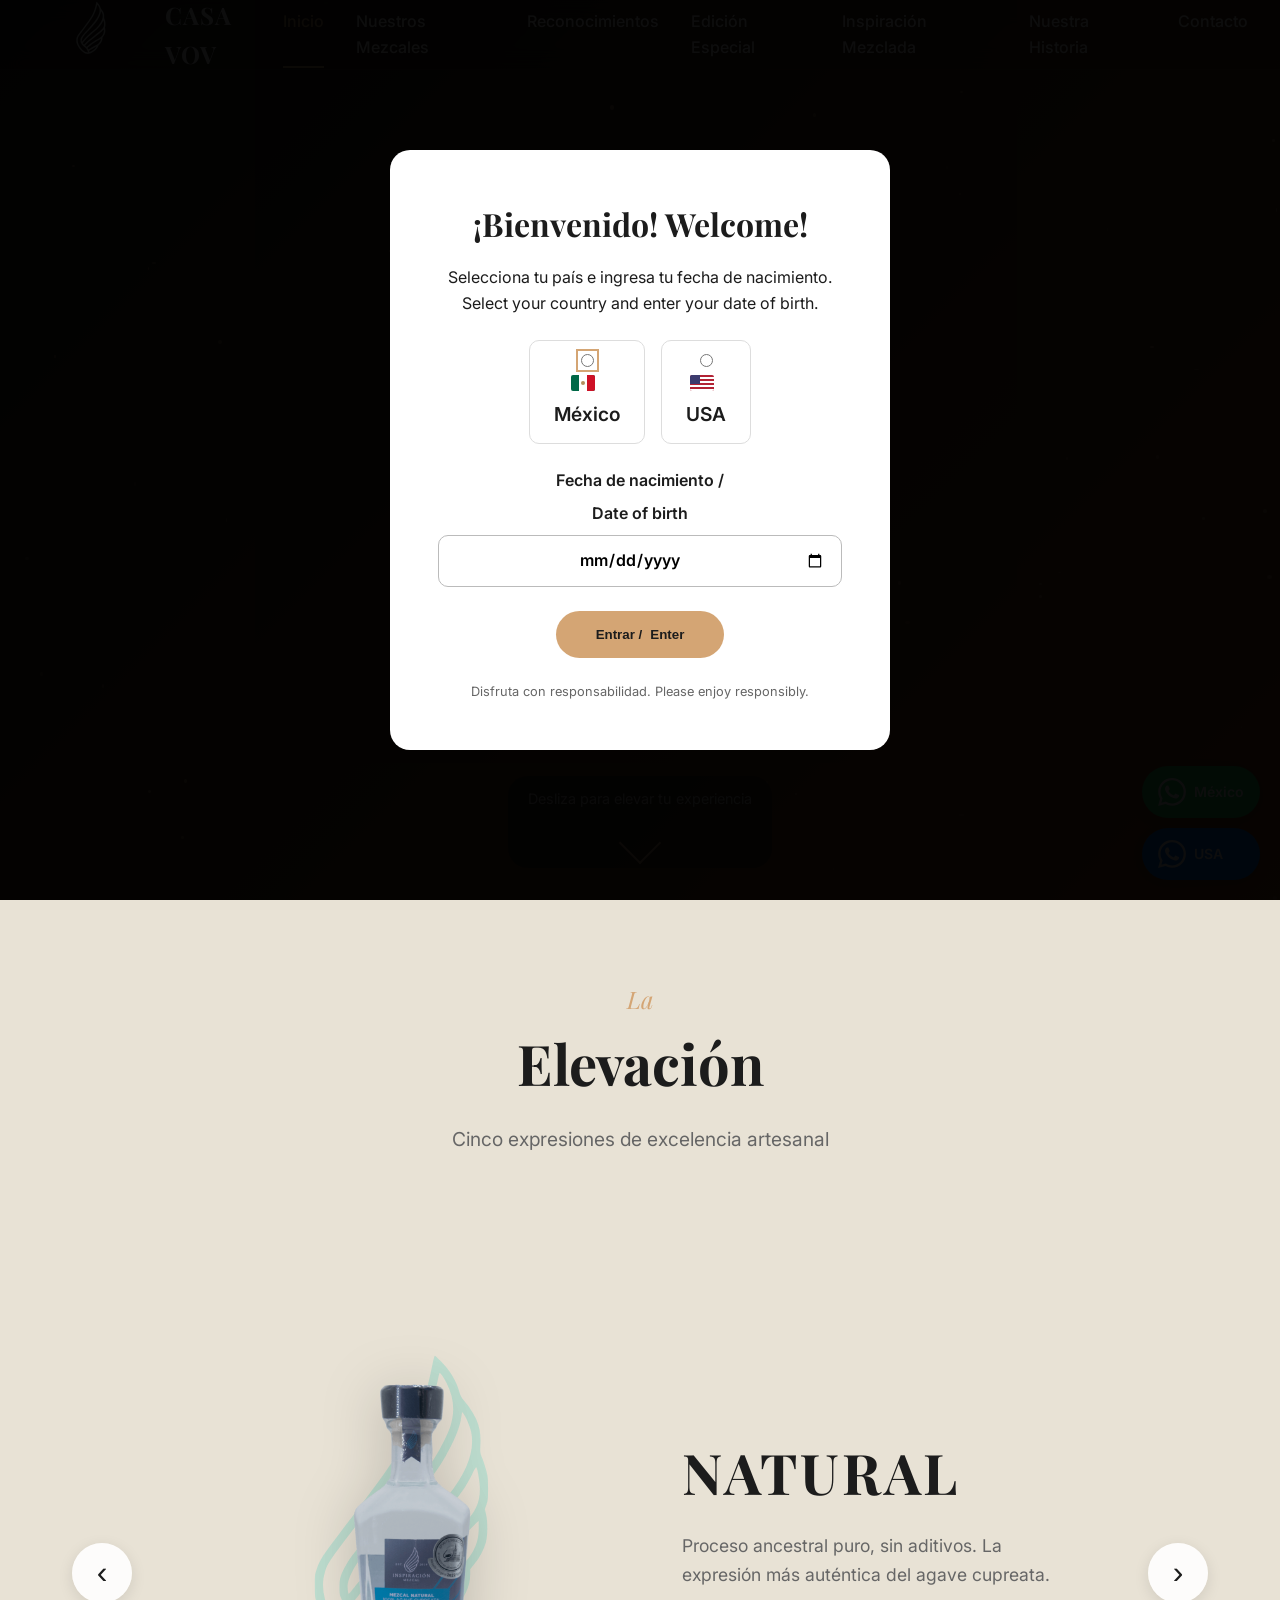
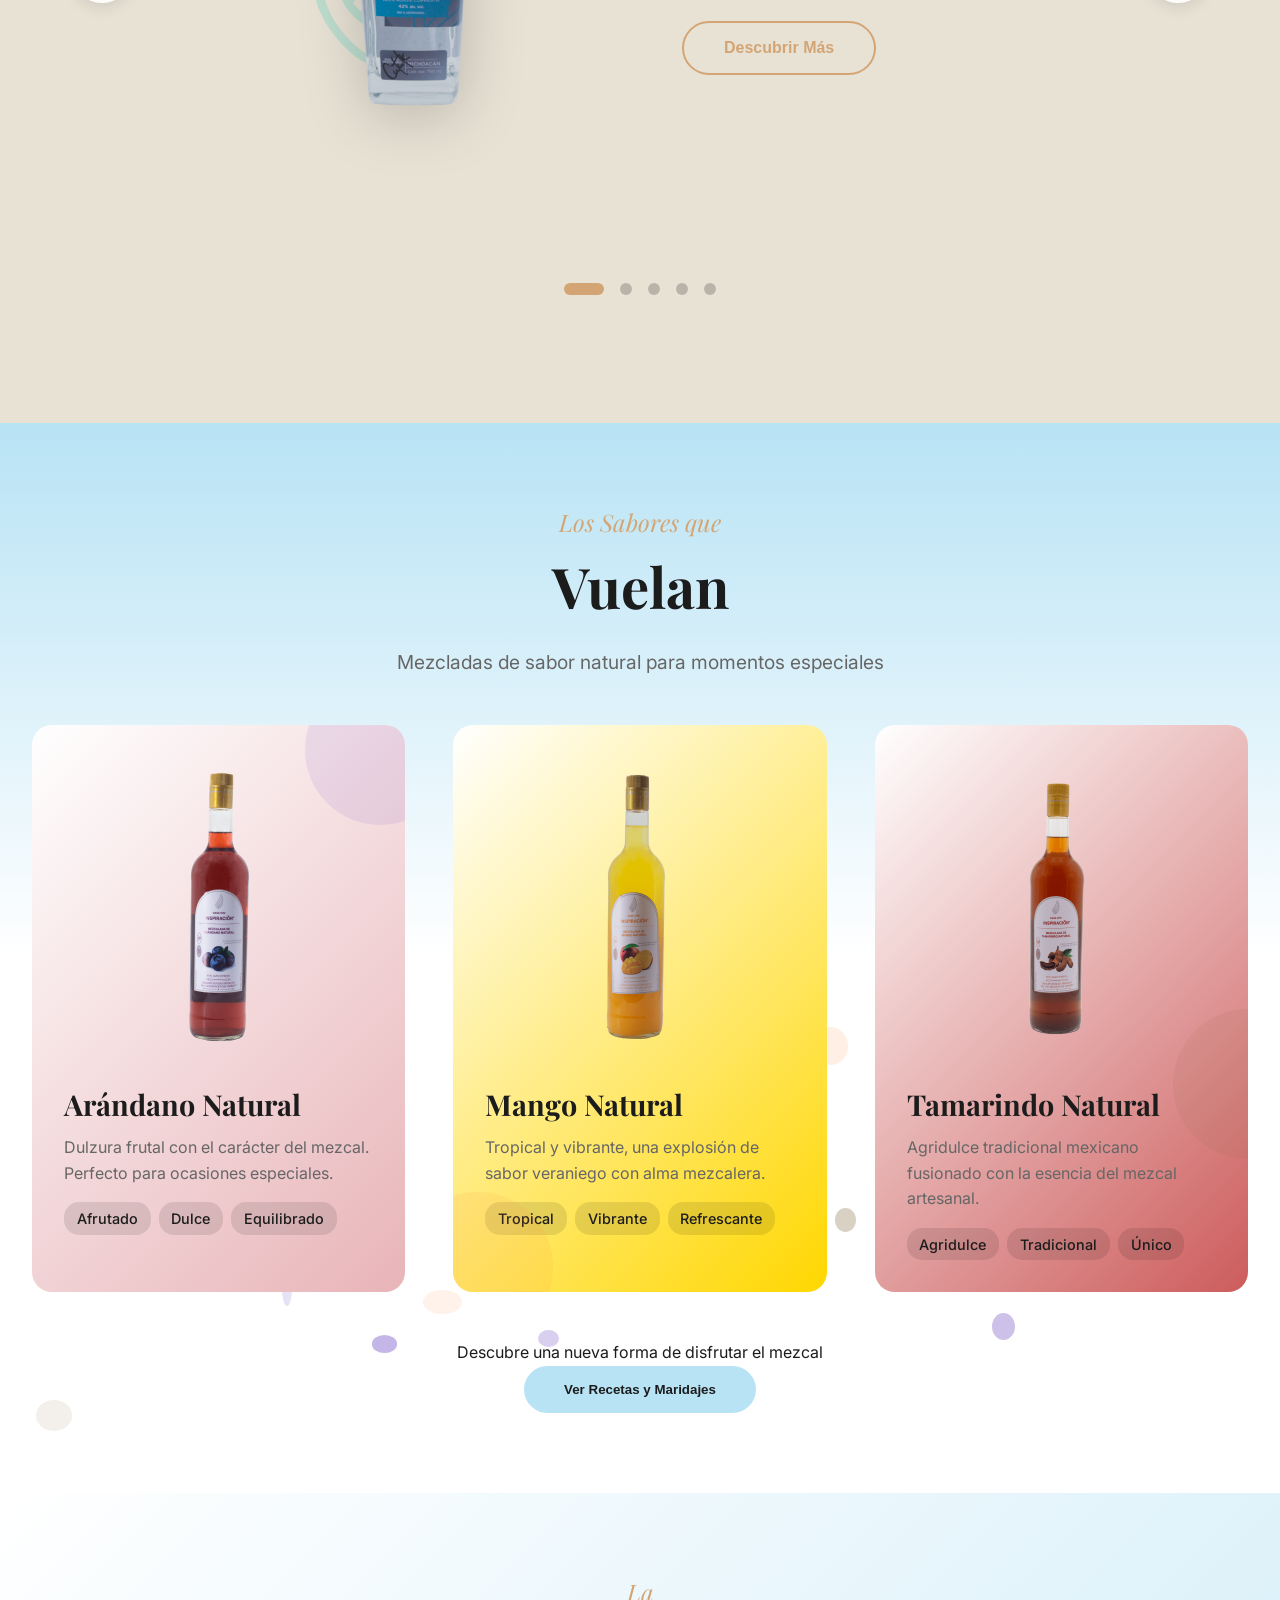
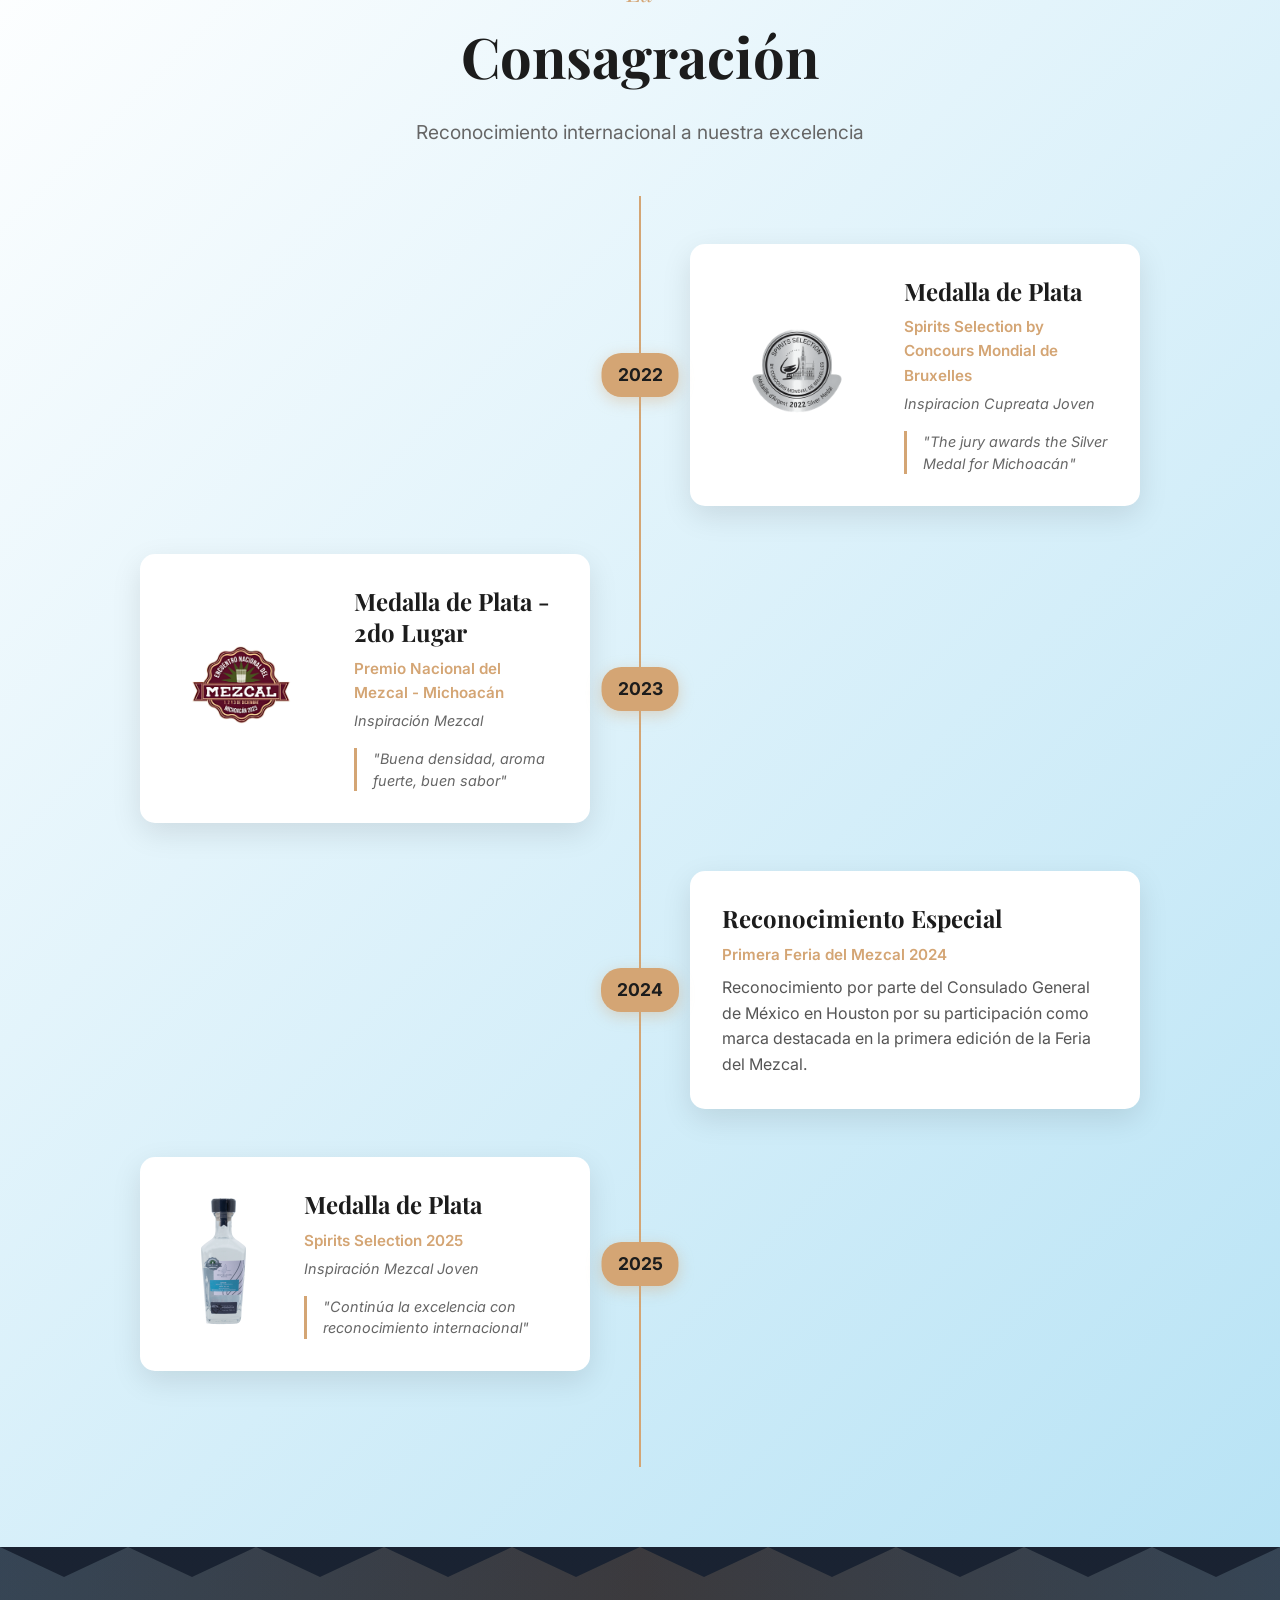
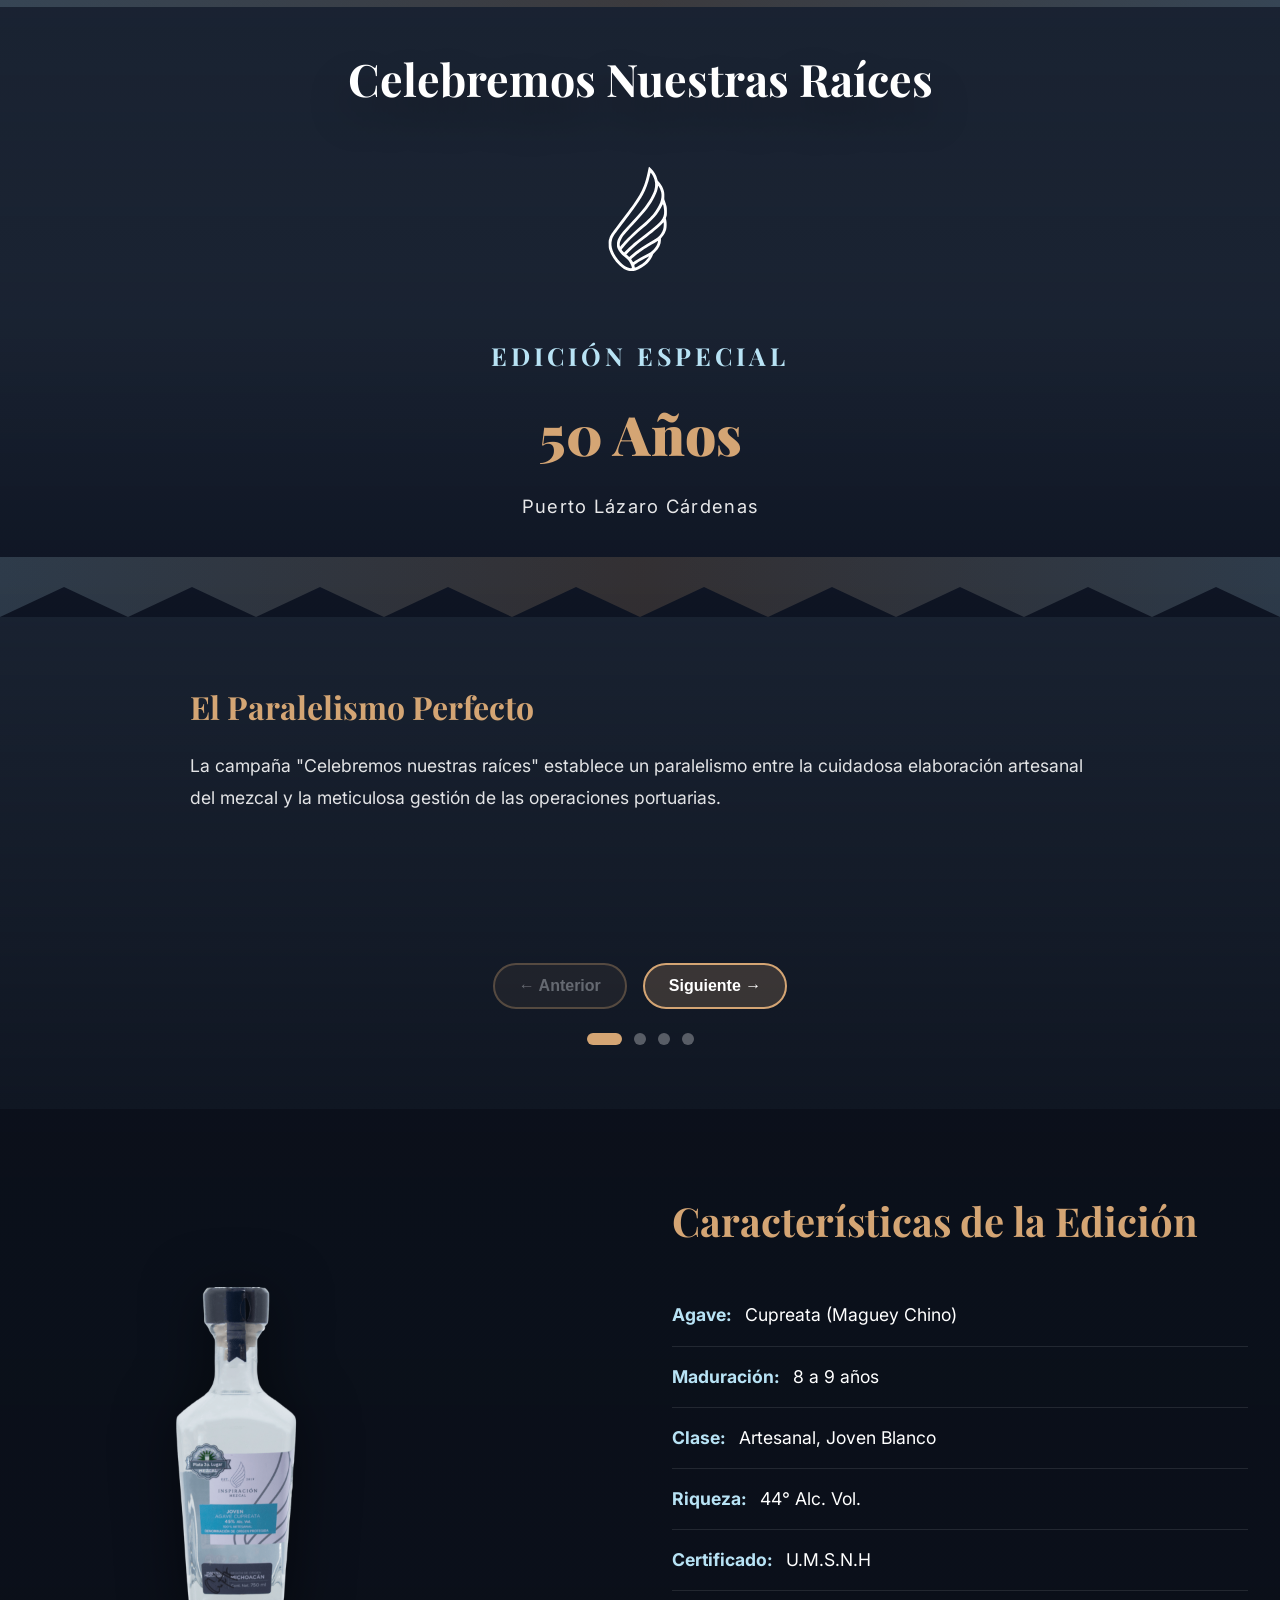
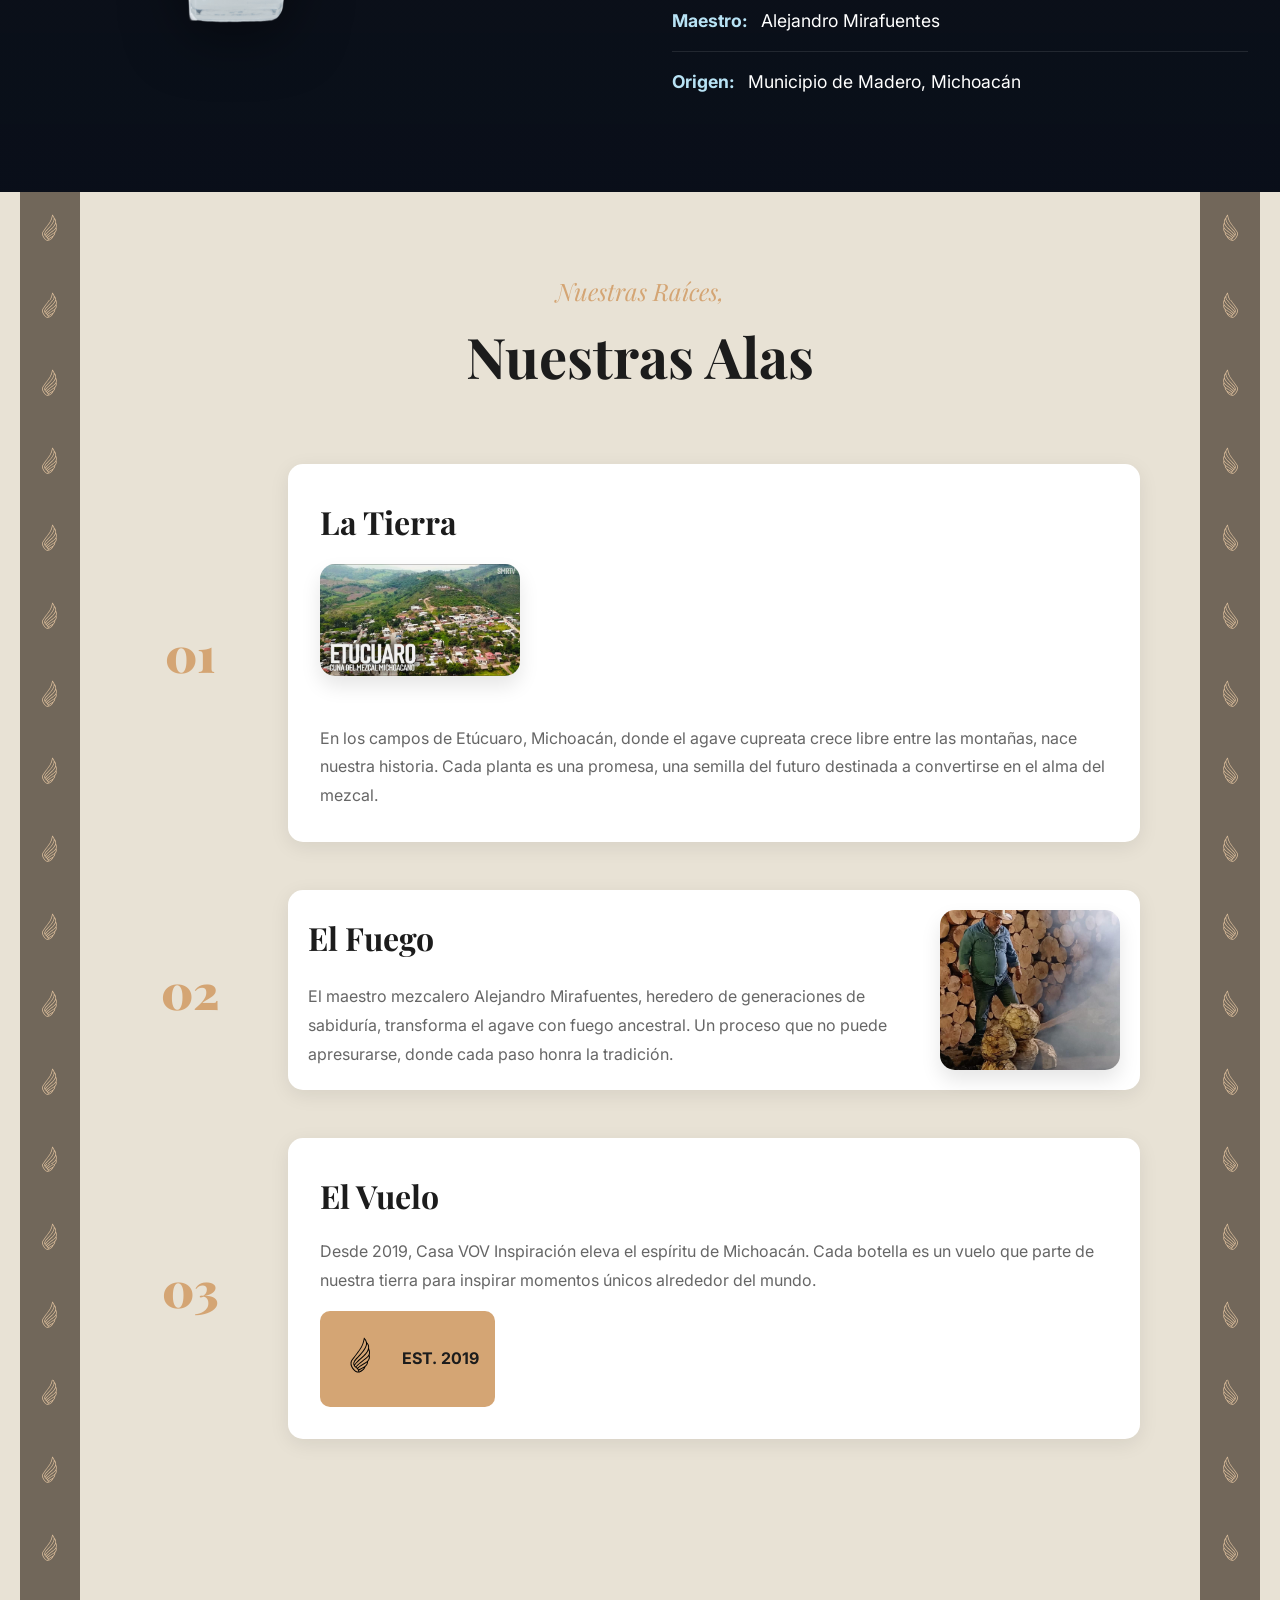
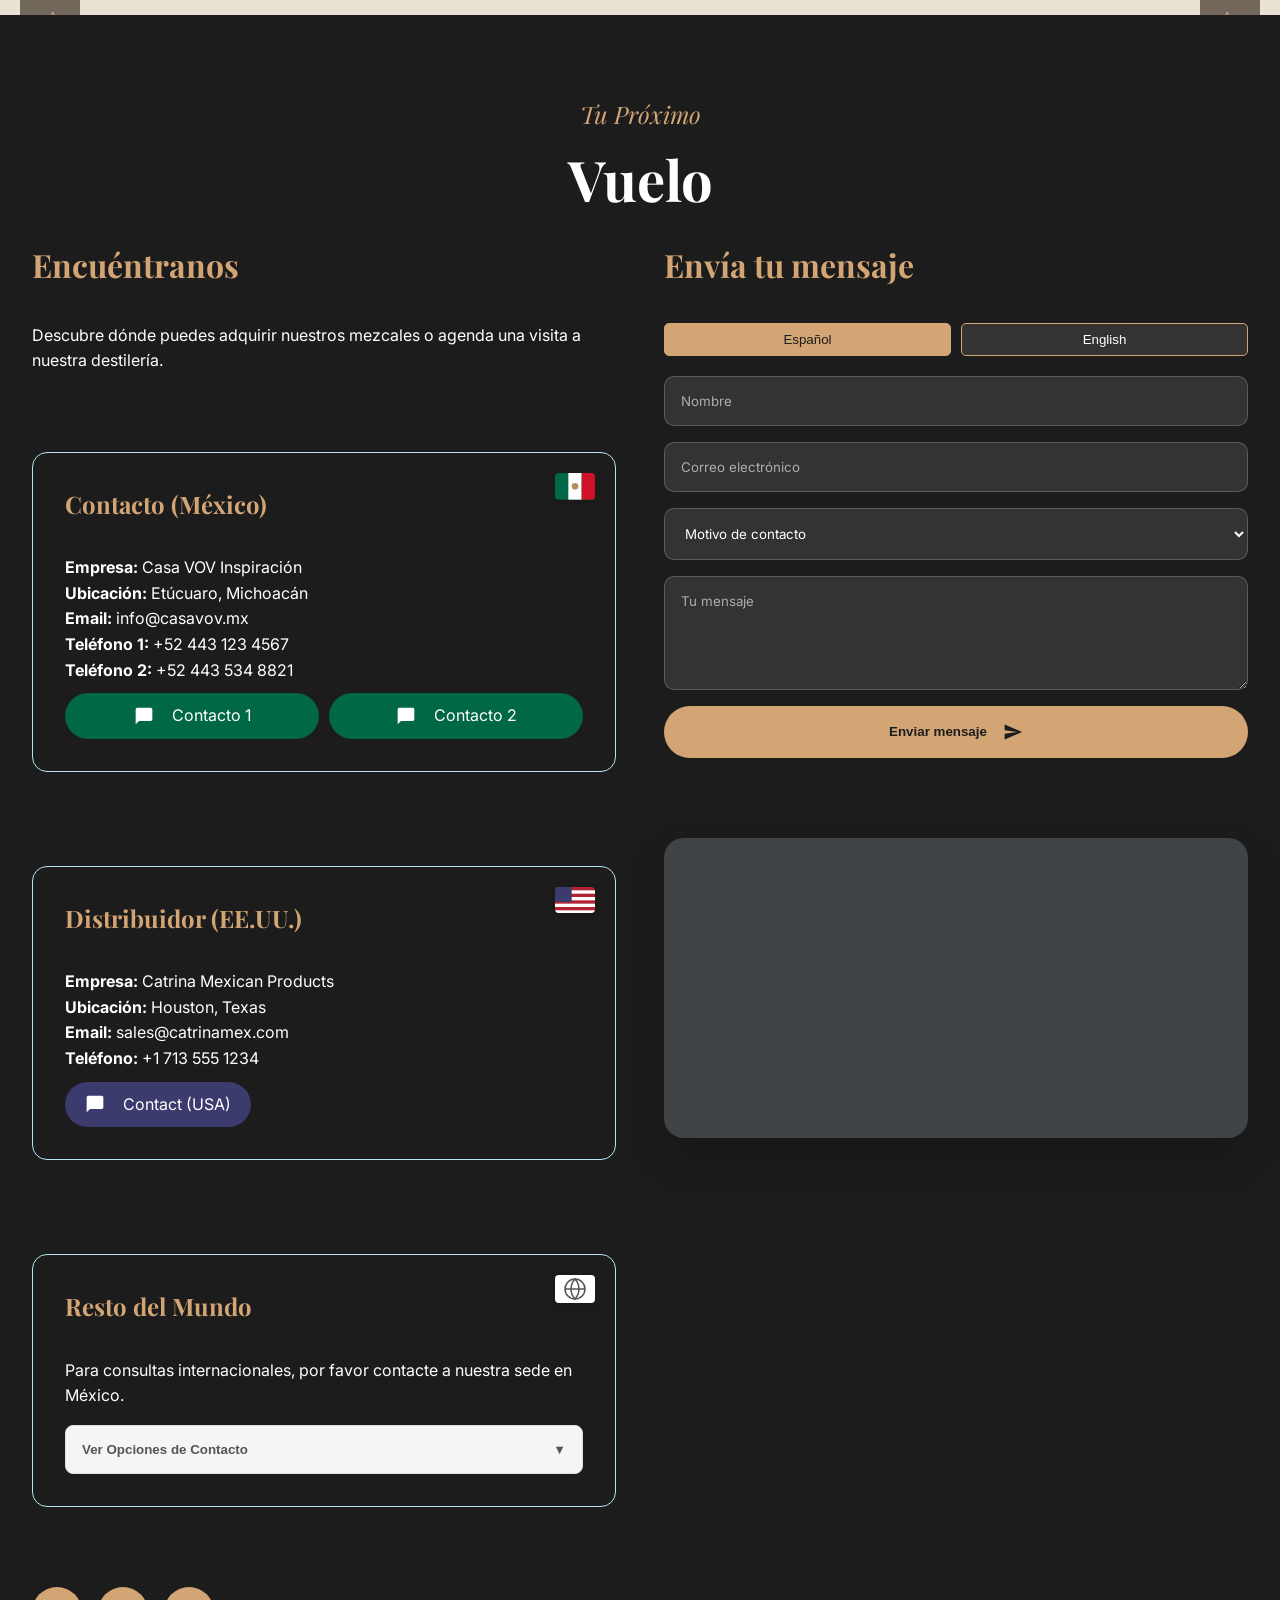
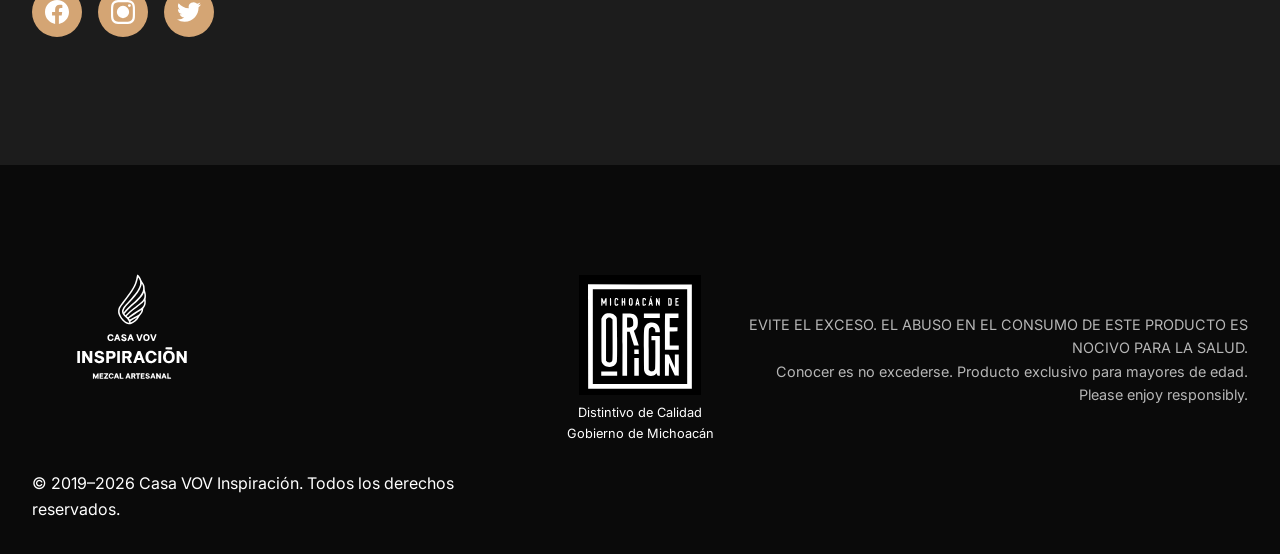
==== commit 32a232c5: "Auditoría del sitio, aviso de edad, investigación y herramientas Correcciones en Final_Version_Backu" ====
--- a/Final_Version_Backup/index.html
+++ b/Final_Version_Backup/index.html
@@ -13,12 +13,12 @@
     <title>Casa VOV Inspiración | Mezcal Artesanal de Michoacán</title>
 
     <!-- Google Fonts -->
+    <link rel="preconnect" href="https://fonts.googleapis.com">
+    <link rel="preconnect" href="https://fonts.gstatic.com" crossorigin>
     <link
         href="https://fonts.googleapis.com/css2?family=Playfair+Display:wght@400;700;900&family=Inter:wght@300;400;500;600&display=swap"
         rel="stylesheet">
 
-    <link rel="stylesheet" href="https://cdn.jsdelivr.net/npm/swiper@11/swiper-bundle.min.css" />
-
     <!-- AOS Library para animaciones en scroll -->
     <link href="https://unpkg.com/aos@2.3.1/dist/aos.css" rel="stylesheet">
 
@@ -27,6 +27,13 @@
 </head>
 
 <body>
+
+    <!-- Ala de marca reutilizable (fondo de cada botella en "La Elevación") -->
+    <svg width="0" height="0" style="position:absolute" aria-hidden="true" focusable="false">
+        <symbol id="wing-shape" viewBox="0 0 612 791.999994">
+            <path d="M 326.859375 236.558594 C 321.808594 261.71875 316.617188 277.78125 308.441406 293.53125 C 299.214844 311.3125 285.304688 331.191406 247.589844 380.488281 C 233.222656 399.265625 230.652344 403.257812 228.015625 410.878906 C 226.136719 416.308594 226.117188 416.464844 226.148438 425.820312 C 226.179688 434.503906 226.308594 435.6875 227.710938 440.285156 C 231.828125 453.742188 241.292969 468.371094 253.460938 480.085938 C 261.734375 488.050781 268.59375 492.285156 276.453125 494.289062 C 281.265625 495.515625 289.703125 495.117188 295.089844 493.410156 C 304.476562 490.4375 317.070312 482.765625 324.3125 475.605469 C 330.675781 469.316406 336.59375 460.339844 338.738281 453.726562 C 339.210938 452.269531 341.058594 449.984375 344.585938 446.496094 C 354.433594 436.761719 359.335938 426.609375 359.335938 415.957031 L 359.335938 411.605469 L 363.207031 406.820312 C 367.621094 401.367188 371.078125 394.726562 372.785156 388.429688 C 374.359375 382.621094 374.40625 370.535156 372.875 364.390625 L 371.84375 360.25 L 373.226562 356.324219 C 374.496094 352.722656 374.609375 351.59375 374.621094 342.664062 C 374.628906 333.785156 374.496094 332.425781 373.105469 327.207031 C 372.265625 324.0625 370.71875 319.261719 369.667969 316.542969 C 367.757812 311.601562 367.757812 311.597656 368.074219 304.460938 C 368.445312 296.121094 367.53125 290.394531 364.757812 283.730469 C 362.820312 279.066406 357.984375 271.59375 353.941406 267.011719 C 351.769531 264.546875 350.996094 263.089844 349.96875 259.523438 C 347.167969 249.800781 342.285156 241.621094 334.59375 233.777344 C 331.820312 230.945312 329.304688 228.632812 329 228.632812 C 328.695312 228.632812 327.734375 232.199219 326.859375 236.558594 M 332.957031 243.683594 C 332.800781 244.125 332.035156 247.363281 331.253906 250.882812 C 327.09375 269.636719 320.789062 286.910156 313.160156 300.460938 C 302.753906 318.949219 290.335938 336.519531 254.269531 383.789062 C 239.480469 403.167969 236.945312 407.121094 234.777344 414.136719 C 229.339844 431.757812 237.726562 453.949219 257.246094 473.59375 C 264.984375 481.382812 271.117188 485.191406 278.886719 487.023438 C 283.933594 488.214844 285.359375 488.117188 285.347656 486.59375 C 285.335938 484.214844 282.152344 476.195312 279.621094 472.152344 C 276.480469 467.136719 273.289062 463.789062 266.316406 458.183594 C 257.222656 450.882812 252.117188 444.601562 248.722656 436.546875 C 247.414062 433.433594 247.257812 432.359375 247.28125 426.65625 C 247.3125 419.320312 248.308594 416.019531 252.902344 408.023438 C 258.019531 399.121094 262.976562 393.207031 286.722656 367.695312 C 308.894531 343.875 319.71875 330.617188 328.847656 316.105469 C 334.066406 307.808594 340.292969 295.304688 342.351562 289 C 346.398438 276.589844 345.34375 264.441406 339.160156 252.273438 C 336.503906 247.046875 333.324219 242.644531 332.957031 243.683594 M 351.609375 281.546875 C 350.535156 288.5625 348.140625 295.339844 343.265625 305.152344 C 332.742188 326.328125 321.226562 341.355469 288.933594 376.039062 C 267.132812 399.453125 263.15625 404.296875 258.613281 412.984375 C 254.589844 420.671875 253.613281 424.945312 254.5625 430.6875 C 254.753906 431.835938 255.0625 432.761719 255.253906 432.742188 C 255.441406 432.726562 257.597656 430.171875 260.046875 427.066406 C 265.445312 420.222656 284.058594 401.105469 293.976562 392.230469 C 297.957031 388.667969 305.089844 382.527344 309.832031 378.585938 C 319.613281 370.449219 335.019531 355.265625 340.636719 348.226562 C 356.664062 328.136719 363.328125 309.757812 360.210938 294.253906 C 359.261719 289.542969 355.5625 280.808594 353.410156 278.207031 L 352.320312 276.890625 Z M 360.90625 330.371094 C 352.359375 347.820312 338.089844 364.257812 313.445312 385.050781 C 297.90625 398.160156 284.496094 410.699219 275.289062 420.730469 C 267.828125 428.859375 259.210938 439.4375 259.210938 440.46875 C 259.210938 440.792969 260.597656 442.554688 262.292969 444.382812 L 265.375 447.714844 L 274.671875 438.421875 C 285.199219 427.898438 293 421.230469 307.695312 410.191406 C 335.324219 389.429688 352.828125 374.722656 358.929688 367.144531 C 365.601562 358.855469 368.035156 351.296875 367.515625 340.5 C 367.230469 334.597656 365.441406 325.09375 364.457031 324.257812 C 364.242188 324.074219 362.644531 326.824219 360.90625 330.371094 M 361.839844 374.800781 C 354.441406 382.753906 337.117188 397.160156 314.882812 413.859375 C 308.636719 418.550781 300.5 424.902344 296.804688 427.976562 C 289.824219 433.777344 274.414062 448.542969 272.410156 451.347656 L 271.261719 452.957031 L 272.886719 454.128906 C 273.777344 454.773438 275.417969 456.117188 276.527344 457.113281 L 278.546875 458.925781 L 283.757812 454.425781 C 297.710938 442.378906 318.1875 428.492188 339.867188 416.363281 C 358.035156 406.203125 366.597656 393.414062 366.625 376.394531 C 366.632812 373.074219 366.558594 370.28125 366.464844 370.1875 C 366.367188 370.097656 364.289062 372.171875 361.839844 374.800781 M 347.933594 419.953125 C 346.097656 421.113281 340.59375 424.375 335.695312 427.207031 C 325.136719 433.316406 309.792969 443.328125 301.878906 449.273438 C 294.582031 454.757812 283.6875 463.882812 283.6875 464.511719 C 283.6875 465.363281 288.210938 471.996094 288.703125 471.863281 C 288.960938 471.796875 291.339844 470.324219 293.992188 468.597656 C 301.0625 463.988281 310.046875 458.902344 320.121094 453.808594 C 331.296875 448.160156 335.976562 444.945312 341.457031 439.15625 C 346.375 433.960938 349.917969 427.808594 351.253906 422.144531 C 352.222656 418.035156 352.25 417.738281 351.6875 417.804688 C 351.460938 417.828125 349.769531 418.796875 347.933594 419.953125 M 320.542969 461.789062 C 310.699219 466.917969 303.683594 470.96875 296.839844 475.464844 C 291.484375 478.988281 291.371094 479.109375 291.730469 480.816406 C 291.9375 481.773438 292.246094 483.390625 292.425781 484.40625 C 292.714844 486.074219 292.890625 486.21875 294.195312 485.894531 C 299.039062 484.683594 311.496094 477.222656 317.570312 471.886719 C 321.863281 468.117188 329.851562 457.804688 328.480469 457.804688 C 328.320312 457.804688 324.75 459.597656 320.542969 461.789062 " fill-rule="evenodd" />
+        </symbol>
+    </svg>
 
     <!-- NAVEGACIÓN INTELIGENTE -->
     <nav id="mainNav" class="nav-transparent">
@@ -35,7 +42,7 @@
                 <img src="assets/logos/logo_wing.svg" alt="Casa VOV" class="nav-wing">
                 <span class="nav-text">CASA VOV</span>
             </div>
-            <div class="nav-menu">
+            <div class="nav-menu" id="navMenu">
                 <a href="#inicio" class="nav-link active">Inicio</a>
                 <a href="#elevacion" class="nav-link">Nuestros Mezcales</a>
                 <a href="#reconocimientos" class="nav-link">Reconocimientos</a>
@@ -44,9 +51,10 @@
                 <a href="#historia" class="nav-link">Nuestra Historia</a>
                 <a href="#contacto" class="nav-link">Contacto</a>
             </div>
-            <div class="nav-mobile-toggle">
+            <button class="nav-mobile-toggle" type="button" aria-label="Abrir menú" aria-expanded="false"
+                aria-controls="navMenu">
                 <span></span><span></span><span></span>
-            </div>
+            </button>
         </div>
     </nav>
 
@@ -101,19 +109,15 @@
 
             <!-- Carousel de productos -->
             <div class="products-carousel-container">
-                <button class="carousel-btn prev" id="prevBtn">‹</button>
-                <button class="carousel-btn next" id="nextBtn">›</button>
+                <button class="carousel-btn prev" id="prevBtn" type="button" aria-label="Mezcal anterior">‹</button>
+                <button class="carousel-btn next" id="nextBtn" type="button" aria-label="Siguiente mezcal">›</button>
 
                 <div class="products-carousel">
                     <!-- Natural -->
                     <div class="product-slide active">
                         <div class="product-showcase">
                             <!-- Ala SVG de fondo -->
-                            <svg class="wing-background" viewBox="0 0 612 791.999994" fill="#7ED5C5" opacity="0.4">
-                                <path
-                                    d="M 326.859375 236.558594 C 321.808594 261.71875 316.617188 277.78125 308.441406 293.53125 C 299.214844 311.3125 285.304688 331.191406 247.589844 380.488281 C 233.222656 399.265625 230.652344 403.257812 228.015625 410.878906 C 226.136719 416.308594 226.117188 416.464844 226.148438 425.820312 C 226.179688 434.503906 226.308594 435.6875 227.710938 440.285156 C 231.828125 453.742188 241.292969 468.371094 253.460938 480.085938 C 261.734375 488.050781 268.59375 492.285156 276.453125 494.289062 C 281.265625 495.515625 289.703125 495.117188 295.089844 493.410156 C 304.476562 490.4375 317.070312 482.765625 324.3125 475.605469 C 330.675781 469.316406 336.59375 460.339844 338.738281 453.726562 C 339.210938 452.269531 341.058594 449.984375 344.585938 446.496094 C 354.433594 436.761719 359.335938 426.609375 359.335938 415.957031 L 359.335938 411.605469 L 363.207031 406.820312 C 367.621094 401.367188 371.078125 394.726562 372.785156 388.429688 C 374.359375 382.621094 374.40625 370.535156 372.875 364.390625 L 371.84375 360.25 L 373.226562 356.324219 C 374.496094 352.722656 374.609375 351.59375 374.621094 342.664062 C 374.628906 333.785156 374.496094 332.425781 373.105469 327.207031 C 372.265625 324.0625 370.71875 319.261719 369.667969 316.542969 C 367.757812 311.601562 367.757812 311.597656 368.074219 304.460938 C 368.445312 296.121094 367.53125 290.394531 364.757812 283.730469 C 362.820312 279.066406 357.984375 271.59375 353.941406 267.011719 C 351.769531 264.546875 350.996094 263.089844 349.96875 259.523438 C 347.167969 249.800781 342.285156 241.621094 334.59375 233.777344 C 331.820312 230.945312 329.304688 228.632812 329 228.632812 C 328.695312 228.632812 327.734375 232.199219 326.859375 236.558594 M 332.957031 243.683594 C 332.800781 244.125 332.035156 247.363281 331.253906 250.882812 C 327.09375 269.636719 320.789062 286.910156 313.160156 300.460938 C 302.753906 318.949219 290.335938 336.519531 254.269531 383.789062 C 239.480469 403.167969 236.945312 407.121094 234.777344 414.136719 C 229.339844 431.757812 237.726562 453.949219 257.246094 473.59375 C 264.984375 481.382812 271.117188 485.191406 278.886719 487.023438 C 283.933594 488.214844 285.359375 488.117188 285.347656 486.59375 C 285.335938 484.214844 282.152344 476.195312 279.621094 472.152344 C 276.480469 467.136719 273.289062 463.789062 266.316406 458.183594 C 257.222656 450.882812 252.117188 444.601562 248.722656 436.546875 C 247.414062 433.433594 247.257812 432.359375 247.28125 426.65625 C 247.3125 419.320312 248.308594 416.019531 252.902344 408.023438 C 258.019531 399.121094 262.976562 393.207031 286.722656 367.695312 C 308.894531 343.875 319.71875 330.617188 328.847656 316.105469 C 334.066406 307.808594 340.292969 295.304688 342.351562 289 C 346.398438 276.589844 345.34375 264.441406 339.160156 252.273438 C 336.503906 247.046875 333.324219 242.644531 332.957031 243.683594 M 351.609375 281.546875 C 350.535156 288.5625 348.140625 295.339844 343.265625 305.152344 C 332.742188 326.328125 321.226562 341.355469 288.933594 376.039062 C 267.132812 399.453125 263.15625 404.296875 258.613281 412.984375 C 254.589844 420.671875 253.613281 424.945312 254.5625 430.6875 C 254.753906 431.835938 255.0625 432.761719 255.253906 432.742188 C 255.441406 432.726562 257.597656 430.171875 260.046875 427.066406 C 265.445312 420.222656 284.058594 401.105469 293.976562 392.230469 C 297.957031 388.667969 305.089844 382.527344 309.832031 378.585938 C 319.613281 370.449219 335.019531 355.265625 340.636719 348.226562 C 356.664062 328.136719 363.328125 309.757812 360.210938 294.253906 C 359.261719 289.542969 355.5625 280.808594 353.410156 278.207031 L 352.320312 276.890625 Z M 360.90625 330.371094 C 352.359375 347.820312 338.089844 364.257812 313.445312 385.050781 C 297.90625 398.160156 284.496094 410.699219 275.289062 420.730469 C 267.828125 428.859375 259.210938 439.4375 259.210938 440.46875 C 259.210938 440.792969 260.597656 442.554688 262.292969 444.382812 L 265.375 447.714844 L 274.671875 438.421875 C 285.199219 427.898438 293 421.230469 307.695312 410.191406 C 335.324219 389.429688 352.828125 374.722656 358.929688 367.144531 C 365.601562 358.855469 368.035156 351.296875 367.515625 340.5 C 367.230469 334.597656 365.441406 325.09375 364.457031 324.257812 C 364.242188 324.074219 362.644531 326.824219 360.90625 330.371094 M 361.839844 374.800781 C 354.441406 382.753906 337.117188 397.160156 314.882812 413.859375 C 308.636719 418.550781 300.5 424.902344 296.804688 427.976562 C 289.824219 433.777344 274.414062 448.542969 272.410156 451.347656 L 271.261719 452.957031 L 272.886719 454.128906 C 273.777344 454.773438 275.417969 456.117188 276.527344 457.113281 L 278.546875 458.925781 L 283.757812 454.425781 C 297.710938 442.378906 318.1875 428.492188 339.867188 416.363281 C 358.035156 406.203125 366.597656 393.414062 366.625 376.394531 C 366.632812 373.074219 366.558594 370.28125 366.464844 370.1875 C 366.367188 370.097656 364.289062 372.171875 361.839844 374.800781 M 347.933594 419.953125 C 346.097656 421.113281 340.59375 424.375 335.695312 427.207031 C 325.136719 433.316406 309.792969 443.328125 301.878906 449.273438 C 294.582031 454.757812 283.6875 463.882812 283.6875 464.511719 C 283.6875 465.363281 288.210938 471.996094 288.703125 471.863281 C 288.960938 471.796875 291.339844 470.324219 293.992188 468.597656 C 301.0625 463.988281 310.046875 458.902344 320.121094 453.808594 C 331.296875 448.160156 335.976562 444.945312 341.457031 439.15625 C 346.375 433.960938 349.917969 427.808594 351.253906 422.144531 C 352.222656 418.035156 352.25 417.738281 351.6875 417.804688 C 351.460938 417.828125 349.769531 418.796875 347.933594 419.953125 M 320.542969 461.789062 C 310.699219 466.917969 303.683594 470.96875 296.839844 475.464844 C 291.484375 478.988281 291.371094 479.109375 291.730469 480.816406 C 291.9375 481.773438 292.246094 483.390625 292.425781 484.40625 C 292.714844 486.074219 292.890625 486.21875 294.195312 485.894531 C 299.039062 484.683594 311.496094 477.222656 317.570312 471.886719 C 321.863281 468.117188 329.851562 457.804688 328.480469 457.804688 C 328.320312 457.804688 324.75 459.597656 320.542969 461.789062 "
-                                    fill-rule="evenodd" />
-                            </svg>
+                            <svg class="wing-background" aria-hidden="true" viewBox="0 0 612 791.999994" fill="#7ED5C5" opacity="0.4"><use href="#wing-shape" /></svg>
                             <div class="product-image">
                                 <img src="assets/bottles/main/bottle_natural.png" alt="Mezcal Natural">
                             </div>
@@ -133,13 +137,9 @@
                     <!-- Joven -->
                     <div class="product-slide">
                         <div class="product-showcase">
-                            <svg class="wing-background" viewBox="0 0 612 791.999994" fill="#6CAFDC" opacity="0.4">
-                                <path
-                                    d="M 326.859375 236.558594 C 321.808594 261.71875 316.617188 277.78125 308.441406 293.53125 C 299.214844 311.3125 285.304688 331.191406 247.589844 380.488281 C 233.222656 399.265625 230.652344 403.257812 228.015625 410.878906 C 226.136719 416.308594 226.117188 416.464844 226.148438 425.820312 C 226.179688 434.503906 226.308594 435.6875 227.710938 440.285156 C 231.828125 453.742188 241.292969 468.371094 253.460938 480.085938 C 261.734375 488.050781 268.59375 492.285156 276.453125 494.289062 C 281.265625 495.515625 289.703125 495.117188 295.089844 493.410156 C 304.476562 490.4375 317.070312 482.765625 324.3125 475.605469 C 330.675781 469.316406 336.59375 460.339844 338.738281 453.726562 C 339.210938 452.269531 341.058594 449.984375 344.585938 446.496094 C 354.433594 436.761719 359.335938 426.609375 359.335938 415.957031 L 359.335938 411.605469 L 363.207031 406.820312 C 367.621094 401.367188 371.078125 394.726562 372.785156 388.429688 C 374.359375 382.621094 374.40625 370.535156 372.875 364.390625 L 371.84375 360.25 L 373.226562 356.324219 C 374.496094 352.722656 374.609375 351.59375 374.621094 342.664062 C 374.628906 333.785156 374.496094 332.425781 373.105469 327.207031 C 372.265625 324.0625 370.71875 319.261719 369.667969 316.542969 C 367.757812 311.601562 367.757812 311.597656 368.074219 304.460938 C 368.445312 296.121094 367.53125 290.394531 364.757812 283.730469 C 362.820312 279.066406 357.984375 271.59375 353.941406 267.011719 C 351.769531 264.546875 350.996094 263.089844 349.96875 259.523438 C 347.167969 249.800781 342.285156 241.621094 334.59375 233.777344 C 331.820312 230.945312 329.304688 228.632812 329 228.632812 C 328.695312 228.632812 327.734375 232.199219 326.859375 236.558594 M 332.957031 243.683594 C 332.800781 244.125 332.035156 247.363281 331.253906 250.882812 C 327.09375 269.636719 320.789062 286.910156 313.160156 300.460938 C 302.753906 318.949219 290.335938 336.519531 254.269531 383.789062 C 239.480469 403.167969 236.945312 407.121094 234.777344 414.136719 C 229.339844 431.757812 237.726562 453.949219 257.246094 473.59375 C 264.984375 481.382812 271.117188 485.191406 278.886719 487.023438 C 283.933594 488.214844 285.359375 488.117188 285.347656 486.59375 C 285.335938 484.214844 282.152344 476.195312 279.621094 472.152344 C 276.480469 467.136719 273.289062 463.789062 266.316406 458.183594 C 257.222656 450.882812 252.117188 444.601562 248.722656 436.546875 C 247.414062 433.433594 247.257812 432.359375 247.28125 426.65625 C 247.3125 419.320312 248.308594 416.019531 252.902344 408.023438 C 258.019531 399.121094 262.976562 393.207031 286.722656 367.695312 C 308.894531 343.875 319.71875 330.617188 328.847656 316.105469 C 334.066406 307.808594 340.292969 295.304688 342.351562 289 C 346.398438 276.589844 345.34375 264.441406 339.160156 252.273438 C 336.503906 247.046875 333.324219 242.644531 332.957031 243.683594 M 351.609375 281.546875 C 350.535156 288.5625 348.140625 295.339844 343.265625 305.152344 C 332.742188 326.328125 321.226562 341.355469 288.933594 376.039062 C 267.132812 399.453125 263.15625 404.296875 258.613281 412.984375 C 254.589844 420.671875 253.613281 424.945312 254.5625 430.6875 C 254.753906 431.835938 255.0625 432.761719 255.253906 432.742188 C 255.441406 432.726562 257.597656 430.171875 260.046875 427.066406 C 265.445312 420.222656 284.058594 401.105469 293.976562 392.230469 C 297.957031 388.667969 305.089844 382.527344 309.832031 378.585938 C 319.613281 370.449219 335.019531 355.265625 340.636719 348.226562 C 356.664062 328.136719 363.328125 309.757812 360.210938 294.253906 C 359.261719 289.542969 355.5625 280.808594 353.410156 278.207031 L 352.320312 276.890625 Z M 360.90625 330.371094 C 352.359375 347.820312 338.089844 364.257812 313.445312 385.050781 C 297.90625 398.160156 284.496094 410.699219 275.289062 420.730469 C 267.828125 428.859375 259.210938 439.4375 259.210938 440.46875 C 259.210938 440.792969 260.597656 442.554688 262.292969 444.382812 L 265.375 447.714844 L 274.671875 438.421875 C 285.199219 427.898438 293 421.230469 307.695312 410.191406 C 335.324219 389.429688 352.828125 374.722656 358.929688 367.144531 C 365.601562 358.855469 368.035156 351.296875 367.515625 340.5 C 367.230469 334.597656 365.441406 325.09375 364.457031 324.257812 C 364.242188 324.074219 362.644531 326.824219 360.90625 330.371094 M 361.839844 374.800781 C 354.441406 382.753906 337.117188 397.160156 314.882812 413.859375 C 308.636719 418.550781 300.5 424.902344 296.804688 427.976562 C 289.824219 433.777344 274.414062 448.542969 272.410156 451.347656 L 271.261719 452.957031 L 272.886719 454.128906 C 273.777344 454.773438 275.417969 456.117188 276.527344 457.113281 L 278.546875 458.925781 L 283.757812 454.425781 C 297.710938 442.378906 318.1875 428.492188 339.867188 416.363281 C 358.035156 406.203125 366.597656 393.414062 366.625 376.394531 C 366.632812 373.074219 366.558594 370.28125 366.464844 370.1875 C 366.367188 370.097656 364.289062 372.171875 361.839844 374.800781 M 347.933594 419.953125 C 346.097656 421.113281 340.59375 424.375 335.695312 427.207031 C 325.136719 433.316406 309.792969 443.328125 301.878906 449.273438 C 294.582031 454.757812 283.6875 463.882812 283.6875 464.511719 C 283.6875 465.363281 288.210938 471.996094 288.703125 471.863281 C 288.960938 471.796875 291.339844 470.324219 293.992188 468.597656 C 301.0625 463.988281 310.046875 458.902344 320.121094 453.808594 C 331.296875 448.160156 335.976562 444.945312 341.457031 439.15625 C 346.375 433.960938 349.917969 427.808594 351.253906 422.144531 C 352.222656 418.035156 352.25 417.738281 351.6875 417.804688 C 351.460938 417.828125 349.769531 418.796875 347.933594 419.953125 M 320.542969 461.789062 C 310.699219 466.917969 303.683594 470.96875 296.839844 475.464844 C 291.484375 478.988281 291.371094 479.109375 291.730469 480.816406 C 291.9375 481.773438 292.246094 483.390625 292.425781 484.40625 C 292.714844 486.074219 292.890625 486.21875 294.195312 485.894531 C 299.039062 484.683594 311.496094 477.222656 317.570312 471.886719 C 321.863281 468.117188 329.851562 457.804688 328.480469 457.804688 C 328.320312 457.804688 324.75 459.597656 320.542969 461.789062 "
-                                    fill-rule="evenodd" />
-                            </svg>
+                            <svg class="wing-background" aria-hidden="true" viewBox="0 0 612 791.999994" fill="#6CAFDC" opacity="0.4"><use href="#wing-shape" /></svg>
                             <div class="awarded-badge">
-                                <img src="assets/medals/Spirits_Seleccion_Silver_Medal_Mjoven.png"
+                                <img src="assets/medals/Spirits_Seleccion_Silver_Medal_Mjoven_web.png"
                                     alt="Medalla de Plata" style="width: 200px; height: auto;">
                             </div>
                             <div class="product-image">
@@ -161,11 +161,7 @@
                     <!-- Premium -->
                     <div class="product-slide">
                         <div class="product-showcase">
-                            <svg class="wing-background" viewBox="0 0 612 791.999994" fill="#A3B9C8" opacity="0.4">
-                                <path
-                                    d="M 326.859375 236.558594 C 321.808594 261.71875 316.617188 277.78125 308.441406 293.53125 C 299.214844 311.3125 285.304688 331.191406 247.589844 380.488281 C 233.222656 399.265625 230.652344 403.257812 228.015625 410.878906 C 226.136719 416.308594 226.117188 416.464844 226.148438 425.820312 C 226.179688 434.503906 226.308594 435.6875 227.710938 440.285156 C 231.828125 453.742188 241.292969 468.371094 253.460938 480.085938 C 261.734375 488.050781 268.59375 492.285156 276.453125 494.289062 C 281.265625 495.515625 289.703125 495.117188 295.089844 493.410156 C 304.476562 490.4375 317.070312 482.765625 324.3125 475.605469 C 330.675781 469.316406 336.59375 460.339844 338.738281 453.726562 C 339.210938 452.269531 341.058594 449.984375 344.585938 446.496094 C 354.433594 436.761719 359.335938 426.609375 359.335938 415.957031 L 359.335938 411.605469 L 363.207031 406.820312 C 367.621094 401.367188 371.078125 394.726562 372.785156 388.429688 C 374.359375 382.621094 374.40625 370.535156 372.875 364.390625 L 371.84375 360.25 L 373.226562 356.324219 C 374.496094 352.722656 374.609375 351.59375 374.621094 342.664062 C 374.628906 333.785156 374.496094 332.425781 373.105469 327.207031 C 372.265625 324.0625 370.71875 319.261719 369.667969 316.542969 C 367.757812 311.601562 367.757812 311.597656 368.074219 304.460938 C 368.445312 296.121094 367.53125 290.394531 364.757812 283.730469 C 362.820312 279.066406 357.984375 271.59375 353.941406 267.011719 C 351.769531 264.546875 350.996094 263.089844 349.96875 259.523438 C 347.167969 249.800781 342.285156 241.621094 334.59375 233.777344 C 331.820312 230.945312 329.304688 228.632812 329 228.632812 C 328.695312 228.632812 327.734375 232.199219 326.859375 236.558594 M 332.957031 243.683594 C 332.800781 244.125 332.035156 247.363281 331.253906 250.882812 C 327.09375 269.636719 320.789062 286.910156 313.160156 300.460938 C 302.753906 318.949219 290.335938 336.519531 254.269531 383.789062 C 239.480469 403.167969 236.945312 407.121094 234.777344 414.136719 C 229.339844 431.757812 237.726562 453.949219 257.246094 473.59375 C 264.984375 481.382812 271.117188 485.191406 278.886719 487.023438 C 283.933594 488.214844 285.359375 488.117188 285.347656 486.59375 C 285.335938 484.214844 282.152344 476.195312 279.621094 472.152344 C 276.480469 467.136719 273.289062 463.789062 266.316406 458.183594 C 257.222656 450.882812 252.117188 444.601562 248.722656 436.546875 C 247.414062 433.433594 247.257812 432.359375 247.28125 426.65625 C 247.3125 419.320312 248.308594 416.019531 252.902344 408.023438 C 258.019531 399.121094 262.976562 393.207031 286.722656 367.695312 C 308.894531 343.875 319.71875 330.617188 328.847656 316.105469 C 334.066406 307.808594 340.292969 295.304688 342.351562 289 C 346.398438 276.589844 345.34375 264.441406 339.160156 252.273438 C 336.503906 247.046875 333.324219 242.644531 332.957031 243.683594 M 351.609375 281.546875 C 350.535156 288.5625 348.140625 295.339844 343.265625 305.152344 C 332.742188 326.328125 321.226562 341.355469 288.933594 376.039062 C 267.132812 399.453125 263.15625 404.296875 258.613281 412.984375 C 254.589844 420.671875 253.613281 424.945312 254.5625 430.6875 C 254.753906 431.835938 255.0625 432.761719 255.253906 432.742188 C 255.441406 432.726562 257.597656 430.171875 260.046875 427.066406 C 265.445312 420.222656 284.058594 401.105469 293.976562 392.230469 C 297.957031 388.667969 305.089844 382.527344 309.832031 378.585938 C 319.613281 370.449219 335.019531 355.265625 340.636719 348.226562 C 356.664062 328.136719 363.328125 309.757812 360.210938 294.253906 C 359.261719 289.542969 355.5625 280.808594 353.410156 278.207031 L 352.320312 276.890625 Z M 360.90625 330.371094 C 352.359375 347.820312 338.089844 364.257812 313.445312 385.050781 C 297.90625 398.160156 284.496094 410.699219 275.289062 420.730469 C 267.828125 428.859375 259.210938 439.4375 259.210938 440.46875 C 259.210938 440.792969 260.597656 442.554688 262.292969 444.382812 L 265.375 447.714844 L 274.671875 438.421875 C 285.199219 427.898438 293 421.230469 307.695312 410.191406 C 335.324219 389.429688 352.828125 374.722656 358.929688 367.144531 C 365.601562 358.855469 368.035156 351.296875 367.515625 340.5 C 367.230469 334.597656 365.441406 325.09375 364.457031 324.257812 C 364.242188 324.074219 362.644531 326.824219 360.90625 330.371094 M 361.839844 374.800781 C 354.441406 382.753906 337.117188 397.160156 314.882812 413.859375 C 308.636719 418.550781 300.5 424.902344 296.804688 427.976562 C 289.824219 433.777344 274.414062 448.542969 272.410156 451.347656 L 271.261719 452.957031 L 272.886719 454.128906 C 273.777344 454.773438 275.417969 456.117188 276.527344 457.113281 L 278.546875 458.925781 L 283.757812 454.425781 C 297.710938 442.378906 318.1875 428.492188 339.867188 416.363281 C 358.035156 406.203125 366.597656 393.414062 366.625 376.394531 C 366.632812 373.074219 366.558594 370.28125 366.464844 370.1875 C 366.367188 370.097656 364.289062 372.171875 361.839844 374.800781 M 347.933594 419.953125 C 346.097656 421.113281 340.59375 424.375 335.695312 427.207031 C 325.136719 433.316406 309.792969 443.328125 301.878906 449.273438 C 294.582031 454.757812 283.6875 463.882812 283.6875 464.511719 C 283.6875 465.363281 288.210938 471.996094 288.703125 471.863281 C 288.960938 471.796875 291.339844 470.324219 293.992188 468.597656 C 301.0625 463.988281 310.046875 458.902344 320.121094 453.808594 C 331.296875 448.160156 335.976562 444.945312 341.457031 439.15625 C 346.375 433.960938 349.917969 427.808594 351.253906 422.144531 C 352.222656 418.035156 352.25 417.738281 351.6875 417.804688 C 351.460938 417.828125 349.769531 418.796875 347.933594 419.953125 M 320.542969 461.789062 C 310.699219 466.917969 303.683594 470.96875 296.839844 475.464844 C 291.484375 478.988281 291.371094 479.109375 291.730469 480.816406 C 291.9375 481.773438 292.246094 483.390625 292.425781 484.40625 C 292.714844 486.074219 292.890625 486.21875 294.195312 485.894531 C 299.039062 484.683594 311.496094 477.222656 317.570312 471.886719 C 321.863281 468.117188 329.851562 457.804688 328.480469 457.804688 C 328.320312 457.804688 324.75 459.597656 320.542969 461.789062 "
-                                    fill-rule="evenodd" />
-                            </svg>
+                            <svg class="wing-background" aria-hidden="true" viewBox="0 0 612 791.999994" fill="#A3B9C8" opacity="0.4"><use href="#wing-shape" /></svg>
                             <div class="product-image">
                                 <img src="assets/bottles/main/bottle_premium.png" alt="Mezcal Premium">
                             </div>
@@ -185,11 +181,7 @@
                     <!-- Reposado -->
                     <div class="product-slide">
                         <div class="product-showcase">
-                            <svg class="wing-background" viewBox="0 0 612 791.999994" fill="#CBAA64" opacity="0.4">
-                                <path
-                                    d="M 326.859375 236.558594 C 321.808594 261.71875 316.617188 277.78125 308.441406 293.53125 C 299.214844 311.3125 285.304688 331.191406 247.589844 380.488281 C 233.222656 399.265625 230.652344 403.257812 228.015625 410.878906 C 226.136719 416.308594 226.117188 416.464844 226.148438 425.820312 C 226.179688 434.503906 226.308594 435.6875 227.710938 440.285156 C 231.828125 453.742188 241.292969 468.371094 253.460938 480.085938 C 261.734375 488.050781 268.59375 492.285156 276.453125 494.289062 C 281.265625 495.515625 289.703125 495.117188 295.089844 493.410156 C 304.476562 490.4375 317.070312 482.765625 324.3125 475.605469 C 330.675781 469.316406 336.59375 460.339844 338.738281 453.726562 C 339.210938 452.269531 341.058594 449.984375 344.585938 446.496094 C 354.433594 436.761719 359.335938 426.609375 359.335938 415.957031 L 359.335938 411.605469 L 363.207031 406.820312 C 367.621094 401.367188 371.078125 394.726562 372.785156 388.429688 C 374.359375 382.621094 374.40625 370.535156 372.875 364.390625 L 371.84375 360.25 L 373.226562 356.324219 C 374.496094 352.722656 374.609375 351.59375 374.621094 342.664062 C 374.628906 333.785156 374.496094 332.425781 373.105469 327.207031 C 372.265625 324.0625 370.71875 319.261719 369.667969 316.542969 C 367.757812 311.601562 367.757812 311.597656 368.074219 304.460938 C 368.445312 296.121094 367.53125 290.394531 364.757812 283.730469 C 362.820312 279.066406 357.984375 271.59375 353.941406 267.011719 C 351.769531 264.546875 350.996094 263.089844 349.96875 259.523438 C 347.167969 249.800781 342.285156 241.621094 334.59375 233.777344 C 331.820312 230.945312 329.304688 228.632812 329 228.632812 C 328.695312 228.632812 327.734375 232.199219 326.859375 236.558594 M 332.957031 243.683594 C 332.800781 244.125 332.035156 247.363281 331.253906 250.882812 C 327.09375 269.636719 320.789062 286.910156 313.160156 300.460938 C 302.753906 318.949219 290.335938 336.519531 254.269531 383.789062 C 239.480469 403.167969 236.945312 407.121094 234.777344 414.136719 C 229.339844 431.757812 237.726562 453.949219 257.246094 473.59375 C 264.984375 481.382812 271.117188 485.191406 278.886719 487.023438 C 283.933594 488.214844 285.359375 488.117188 285.347656 486.59375 C 285.335938 484.214844 282.152344 476.195312 279.621094 472.152344 C 276.480469 467.136719 273.289062 463.789062 266.316406 458.183594 C 257.222656 450.882812 252.117188 444.601562 248.722656 436.546875 C 247.414062 433.433594 247.257812 432.359375 247.28125 426.65625 C 247.3125 419.320312 248.308594 416.019531 252.902344 408.023438 C 258.019531 399.121094 262.976562 393.207031 286.722656 367.695312 C 308.894531 343.875 319.71875 330.617188 328.847656 316.105469 C 334.066406 307.808594 340.292969 295.304688 342.351562 289 C 346.398438 276.589844 345.34375 264.441406 339.160156 252.273438 C 336.503906 247.046875 333.324219 242.644531 332.957031 243.683594 M 351.609375 281.546875 C 350.535156 288.5625 348.140625 295.339844 343.265625 305.152344 C 332.742188 326.328125 321.226562 341.355469 288.933594 376.039062 C 267.132812 399.453125 263.15625 404.296875 258.613281 412.984375 C 254.589844 420.671875 253.613281 424.945312 254.5625 430.6875 C 254.753906 431.835938 255.0625 432.761719 255.253906 432.742188 C 255.441406 432.726562 257.597656 430.171875 260.046875 427.066406 C 265.445312 420.222656 284.058594 401.105469 293.976562 392.230469 C 297.957031 388.667969 305.089844 382.527344 309.832031 378.585938 C 319.613281 370.449219 335.019531 355.265625 340.636719 348.226562 C 356.664062 328.136719 363.328125 309.757812 360.210938 294.253906 C 359.261719 289.542969 355.5625 280.808594 353.410156 278.207031 L 352.320312 276.890625 Z M 360.90625 330.371094 C 352.359375 347.820312 338.089844 364.257812 313.445312 385.050781 C 297.90625 398.160156 284.496094 410.699219 275.289062 420.730469 C 267.828125 428.859375 259.210938 439.4375 259.210938 440.46875 C 259.210938 440.792969 260.597656 442.554688 262.292969 444.382812 L 265.375 447.714844 L 274.671875 438.421875 C 285.199219 427.898438 293 421.230469 307.695312 410.191406 C 335.324219 389.429688 352.828125 374.722656 358.929688 367.144531 C 365.601562 358.855469 368.035156 351.296875 367.515625 340.5 C 367.230469 334.597656 365.441406 325.09375 364.457031 324.257812 C 364.242188 324.074219 362.644531 326.824219 360.90625 330.371094 M 361.839844 374.800781 C 354.441406 382.753906 337.117188 397.160156 314.882812 413.859375 C 308.636719 418.550781 300.5 424.902344 296.804688 427.976562 C 289.824219 433.777344 274.414062 448.542969 272.410156 451.347656 L 271.261719 452.957031 L 272.886719 454.128906 C 273.777344 454.773438 275.417969 456.117188 276.527344 457.113281 L 278.546875 458.925781 L 283.757812 454.425781 C 297.710938 442.378906 318.1875 428.492188 339.867188 416.363281 C 358.035156 406.203125 366.597656 393.414062 366.625 376.394531 C 366.632812 373.074219 366.558594 370.28125 366.464844 370.1875 C 366.367188 370.097656 364.289062 372.171875 361.839844 374.800781 M 347.933594 419.953125 C 346.097656 421.113281 340.59375 424.375 335.695312 427.207031 C 325.136719 433.316406 309.792969 443.328125 301.878906 449.273438 C 294.582031 454.757812 283.6875 463.882812 283.6875 464.511719 C 283.6875 465.363281 288.210938 471.996094 288.703125 471.863281 C 288.960938 471.796875 291.339844 470.324219 293.992188 468.597656 C 301.0625 463.988281 310.046875 458.902344 320.121094 453.808594 C 331.296875 448.160156 335.976562 444.945312 341.457031 439.15625 C 346.375 433.960938 349.917969 427.808594 351.253906 422.144531 C 352.222656 418.035156 352.25 417.738281 351.6875 417.804688 C 351.460938 417.828125 349.769531 418.796875 347.933594 419.953125 M 320.542969 461.789062 C 310.699219 466.917969 303.683594 470.96875 296.839844 475.464844 C 291.484375 478.988281 291.371094 479.109375 291.730469 480.816406 C 291.9375 481.773438 292.246094 483.390625 292.425781 484.40625 C 292.714844 486.074219 292.890625 486.21875 294.195312 485.894531 C 299.039062 484.683594 311.496094 477.222656 317.570312 471.886719 C 321.863281 468.117188 329.851562 457.804688 328.480469 457.804688 C 328.320312 457.804688 324.75 459.597656 320.542969 461.789062 "
-                                    fill-rule="evenodd" />
-                            </svg>
+                            <svg class="wing-background" aria-hidden="true" viewBox="0 0 612 791.999994" fill="#CBAA64" opacity="0.4"><use href="#wing-shape" /></svg>
                             <div class="product-image">
                                 <img src="assets/bottles/main/bottle_reposado.png" alt="Mezcal Reposado">
                             </div>
@@ -209,11 +201,7 @@
                     <!-- Añejo -->
                     <div class="product-slide">
                         <div class="product-showcase">
-                            <svg class="wing-background" viewBox="0 0 612 791.999994" fill="#996B33" opacity="0.4">
-                                <path
-                                    d="M 326.859375 236.558594 C 321.808594 261.71875 316.617188 277.78125 308.441406 293.53125 C 299.214844 311.3125 285.304688 331.191406 247.589844 380.488281 C 233.222656 399.265625 230.652344 403.257812 228.015625 410.878906 C 226.136719 416.308594 226.117188 416.464844 226.148438 425.820312 C 226.179688 434.503906 226.308594 435.6875 227.710938 440.285156 C 231.828125 453.742188 241.292969 468.371094 253.460938 480.085938 C 261.734375 488.050781 268.59375 492.285156 276.453125 494.289062 C 281.265625 495.515625 289.703125 495.117188 295.089844 493.410156 C 304.476562 490.4375 317.070312 482.765625 324.3125 475.605469 C 330.675781 469.316406 336.59375 460.339844 338.738281 453.726562 C 339.210938 452.269531 341.058594 449.984375 344.585938 446.496094 C 354.433594 436.761719 359.335938 426.609375 359.335938 415.957031 L 359.335938 411.605469 L 363.207031 406.820312 C 367.621094 401.367188 371.078125 394.726562 372.785156 388.429688 C 374.359375 382.621094 374.40625 370.535156 372.875 364.390625 L 371.84375 360.25 L 373.226562 356.324219 C 374.496094 352.722656 374.609375 351.59375 374.621094 342.664062 C 374.628906 333.785156 374.496094 332.425781 373.105469 327.207031 C 372.265625 324.0625 370.71875 319.261719 369.667969 316.542969 C 367.757812 311.601562 367.757812 311.597656 368.074219 304.460938 C 368.445312 296.121094 367.53125 290.394531 364.757812 283.730469 C 362.820312 279.066406 357.984375 271.59375 353.941406 267.011719 C 351.769531 264.546875 350.996094 263.089844 349.96875 259.523438 C 347.167969 249.800781 342.285156 241.621094 334.59375 233.777344 C 331.820312 230.945312 329.304688 228.632812 329 228.632812 C 328.695312 228.632812 327.734375 232.199219 326.859375 236.558594 M 332.957031 243.683594 C 332.800781 244.125 332.035156 247.363281 331.253906 250.882812 C 327.09375 269.636719 320.789062 286.910156 313.160156 300.460938 C 302.753906 318.949219 290.335938 336.519531 254.269531 383.789062 C 239.480469 403.167969 236.945312 407.121094 234.777344 414.136719 C 229.339844 431.757812 237.726562 453.949219 257.246094 473.59375 C 264.984375 481.382812 271.117188 485.191406 278.886719 487.023438 C 283.933594 488.214844 285.359375 488.117188 285.347656 486.59375 C 285.335938 484.214844 282.152344 476.195312 279.621094 472.152344 C 276.480469 467.136719 273.289062 463.789062 266.316406 458.183594 C 257.222656 450.882812 252.117188 444.601562 248.722656 436.546875 C 247.414062 433.433594 247.257812 432.359375 247.28125 426.65625 C 247.3125 419.320312 248.308594 416.019531 252.902344 408.023438 C 258.019531 399.121094 262.976562 393.207031 286.722656 367.695312 C 308.894531 343.875 319.71875 330.617188 328.847656 316.105469 C 334.066406 307.808594 340.292969 295.304688 342.351562 289 C 346.398438 276.589844 345.34375 264.441406 339.160156 252.273438 C 336.503906 247.046875 333.324219 242.644531 332.957031 243.683594 M 351.609375 281.546875 C 350.535156 288.5625 348.140625 295.339844 343.265625 305.152344 C 332.742188 326.328125 321.226562 341.355469 288.933594 376.039062 C 267.132812 399.453125 263.15625 404.296875 258.613281 412.984375 C 254.589844 420.671875 253.613281 424.945312 254.5625 430.6875 C 254.753906 431.835938 255.0625 432.761719 255.253906 432.742188 C 255.441406 432.726562 257.597656 430.171875 260.046875 427.066406 C 265.445312 420.222656 284.058594 401.105469 293.976562 392.230469 C 297.957031 388.667969 305.089844 382.527344 309.832031 378.585938 C 319.613281 370.449219 335.019531 355.265625 340.636719 348.226562 C 356.664062 328.136719 363.328125 309.757812 360.210938 294.253906 C 359.261719 289.542969 355.5625 280.808594 353.410156 278.207031 L 352.320312 276.890625 Z M 360.90625 330.371094 C 352.359375 347.820312 338.089844 364.257812 313.445312 385.050781 C 297.90625 398.160156 284.496094 410.699219 275.289062 420.730469 C 267.828125 428.859375 259.210938 439.4375 259.210938 440.46875 C 259.210938 440.792969 260.597656 442.554688 262.292969 444.382812 L 265.375 447.714844 L 274.671875 438.421875 C 285.199219 427.898438 293 421.230469 307.695312 410.191406 C 335.324219 389.429688 352.828125 374.722656 358.929688 367.144531 C 365.601562 358.855469 368.035156 351.296875 367.515625 340.5 C 367.230469 334.597656 365.441406 325.09375 364.457031 324.257812 C 364.242188 324.074219 362.644531 326.824219 360.90625 330.371094 M 361.839844 374.800781 C 354.441406 382.753906 337.117188 397.160156 314.882812 413.859375 C 308.636719 418.550781 300.5 424.902344 296.804688 427.976562 C 289.824219 433.777344 274.414062 448.542969 272.410156 451.347656 L 271.261719 452.957031 L 272.886719 454.128906 C 273.777344 454.773438 275.417969 456.117188 276.527344 457.113281 L 278.546875 458.925781 L 283.757812 454.425781 C 297.710938 442.378906 318.1875 428.492188 339.867188 416.363281 C 358.035156 406.203125 366.597656 393.414062 366.625 376.394531 C 366.632812 373.074219 366.558594 370.28125 366.464844 370.1875 C 366.367188 370.097656 364.289062 372.171875 361.839844 374.800781 M 347.933594 419.953125 C 346.097656 421.113281 340.59375 424.375 335.695312 427.207031 C 325.136719 433.316406 309.792969 443.328125 301.878906 449.273438 C 294.582031 454.757812 283.6875 463.882812 283.6875 464.511719 C 283.6875 465.363281 288.210938 471.996094 288.703125 471.863281 C 288.960938 471.796875 291.339844 470.324219 293.992188 468.597656 C 301.0625 463.988281 310.046875 458.902344 320.121094 453.808594 C 331.296875 448.160156 335.976562 444.945312 341.457031 439.15625 C 346.375 433.960938 349.917969 427.808594 351.253906 422.144531 C 352.222656 418.035156 352.25 417.738281 351.6875 417.804688 C 351.460938 417.828125 349.769531 418.796875 347.933594 419.953125 M 320.542969 461.789062 C 310.699219 466.917969 303.683594 470.96875 296.839844 475.464844 C 291.484375 478.988281 291.371094 479.109375 291.730469 480.816406 C 291.9375 481.773438 292.246094 483.390625 292.425781 484.40625 C 292.714844 486.074219 292.890625 486.21875 294.195312 485.894531 C 299.039062 484.683594 311.496094 477.222656 317.570312 471.886719 C 321.863281 468.117188 329.851562 457.804688 328.480469 457.804688 C 328.320312 457.804688 324.75 459.597656 320.542969 461.789062 "
-                                    fill-rule="evenodd" />
-                            </svg>
+                            <svg class="wing-background" aria-hidden="true" viewBox="0 0 612 791.999994" fill="#996B33" opacity="0.4"><use href="#wing-shape" /></svg>
                             <div class="product-image">
                                 <img src="assets/bottles/main/bottle_anejo.png" alt="Mezcal Añejo">
                             </div>
@@ -262,8 +250,8 @@
 
                 <!-- Carousel Container for Mobile -->
                 <div class="flavored-carousel-container">
-                    <button class="flavor-carousel-btn prev" id="flavorPrevBtn">‹</button>
-                    <button class="flavor-carousel-btn next" id="flavorNextBtn">›</button>
+                    <button class="flavor-carousel-btn prev" id="flavorPrevBtn" type="button" aria-label="Sabor anterior">‹</button>
+                    <button class="flavor-carousel-btn next" id="flavorNextBtn" type="button" aria-label="Siguiente sabor">›</button>
 
                     <div class="flavored-carousel">
                         <!-- Arándano -->
@@ -422,11 +410,11 @@
             </p>
 
             <div class="awards-timeline">
-                <div class="award-item" data-aos="fade-right" data-aos-delay="200">
+                <div class="award-item">
                     <div class="award-year">2022</div>
                     <div class="award-content">
                         <div class="award-medal">
-                            <img src="assets/medals/Spirits_Seleccion_Silver_Medal_MJoven.png" alt="Silver Medal 2022"
+                            <img src="assets/medals/Spirits_Seleccion_Silver_Medal_Mjoven_web.png" alt="Silver Medal 2022"
                                 style="width: 150px; height: auto; transform: scale(1.7);">
                         </div>
                         <div class="award-info">
@@ -440,11 +428,11 @@
                     </div>
                 </div>
 
-                <div class="award-item" data-aos="fade-left" data-aos-delay="300">
+                <div class="award-item">
                     <div class="award-year">2023</div>
                     <div class="award-content">
                         <div class="award-medal">
-                            <img src="assets/medals/Encuentro_Nacional_del_Mezcal_MJoven.png"
+                            <img src="assets/medals/Encuentro_nacional_del_Mezcal_MJoven.png"
                                 alt="Medalla de Plata 2023" style="width: 150px; height: auto; transform: scale(1.7);">
                         </div>
                         <div class="award-info">
@@ -458,7 +446,7 @@
                     </div>
                 </div>
 
-                <div class="award-item" data-aos="fade-right" data-aos-delay="400">
+                <div class="award-item">
                     <div class="award-year">2024</div>
                     <div class="award-content">
                         <div class="award-info full-width">
@@ -472,7 +460,7 @@
                     </div>
                 </div>
 
-                <div class="award-item" data-aos="fade-left" data-aos-delay="500">
+                <div class="award-item">
                     <div class="award-year">2025</div>
                     <div class="award-content">
                         <div class="award-medal">
@@ -491,11 +479,9 @@
                 </div>
             </div>
         </div>
-        </div>
-
-
-
-        <!-- SECCIÓN 4: EDICIÓN ESPECIAL PUERTO LÁZARO CÁRDENAS -->
+    </section>
+
+        <!-- SECCIÓN 5: EDICIÓN ESPECIAL PUERTO LÁZARO CÁRDENAS -->
         <section id="puerto-lazaro" class="puerto-edition-new">
             <div class="puerto-content-wrapper">
                 <div class="puerto-hero-section">
@@ -617,7 +603,7 @@
                         <div class="chapter-content">
                             <h3>La Tierra</h3>
                             <div class="chapter-image">
-                                <img src="assets/Procesos/Campo_de_agave_etucuaro.jpeg"
+                                <img loading="lazy" decoding="async" src="assets/Procesos/Campo_de_agave_etucuaro.jpeg"
                                     alt="Campos de Agave en Etúcuaro" class="story-img">
                             </div>
                             <p>En los campos de Etúcuaro, Michoacán, donde el agave cupreata crece libre entre las
@@ -631,7 +617,7 @@
                         <div class="chapter-content chapter-content-horizontal">
                             <h3>El Fuego</h3>
                             <div class="chapter-image">
-                                <img src="assets/Procesos/Maestro_mezcalero.jpeg"
+                                <img loading="lazy" decoding="async" src="assets/Procesos/Maestro_mezcalero.jpeg"
                                     alt="Maestro Mezcalero con el fuego ancestral" class="story-img">
                             </div>
                             <p>El maestro mezcalero Alejandro Mirafuentes, heredero de generaciones de sabiduría,
@@ -685,8 +671,8 @@
                                 </svg>
 
                                 <h3
-                                    style="color: #006847; margin-top: 0; font-size: 1.5rem; display: flex; align-items: center; gap: 10px;">
-                                    <span style="font-size: 1.8rem;">🇲🇽</span> Contacto (México)
+                                    style="color: var(--color-oro-viejo); margin-top: 0; font-size: 1.5rem;">
+                                    Contacto (México)
                                 </h3>
                                 <p>
                                     <strong>Empresa:</strong> Casa VOV Inspiración<br>
@@ -730,8 +716,8 @@
                                 </svg>
 
                                 <h3
-                                    style="color: #3C3B6E; margin-top: 0; font-size: 1.5rem; display: flex; align-items: center; gap: 10px;">
-                                    <span style="font-size: 1.8rem;">🇺🇸</span> Distribuidor (EE.UU.)
+                                    style="color: var(--color-oro-viejo); margin-top: 0; font-size: 1.5rem;">
+                                    Distribuidor (EE.UU.)
                                 </h3>
                                 <p>
                                     <strong>Empresa:</strong> Catrina Mexican Products<br>
@@ -762,8 +748,8 @@
                                 </svg>
 
                                 <h3
-                                    style="color: #555; margin-top: 0; font-size: 1.5rem; display: flex; align-items: center; gap: 10px;">
-                                    <span style="font-size: 1.8rem;">🌍</span> Resto del Mundo
+                                    style="color: var(--color-oro-viejo); margin-top: 0; font-size: 1.5rem;">
+                                    Resto del Mundo
                                 </h3>
                                 <p>
                                     Para consultas internacionales, por favor contacte a nuestra sede en México.
@@ -832,10 +818,10 @@
                                 <button class="lang-btn" data-lang="en">English</button>
                             </div>
                             <form id="contactForm">
-                                <input type="text" placeholder="Nombre" required data-es="Nombre" data-en="Name">
-                                <input type="email" placeholder="Correo electrónico" required
+                                <input type="text" name="nombre" aria-label="Nombre" autocomplete="name" placeholder="Nombre" required data-es="Nombre" data-en="Name">
+                                <input type="email" name="email" aria-label="Correo electrónico" autocomplete="email" placeholder="Correo electrónico" required
                                     data-es="Correo electrónico" data-en="Email">
-                                <select required>
+                                <select name="motivo" aria-label="Motivo de contacto" required>
                                     <option value="" data-es="Motivo de contacto" data-en="Reason for contact">Motivo de
                                         contacto</option>
                                     <option value="distribucion" data-es="Distribución" data-en="Distribution">
@@ -850,7 +836,7 @@
                                     <option value="info" data-es="Información general" data-en="General information">
                                         Información general</option>
                                 </select>
-                                <textarea placeholder="Tu mensaje" rows="5" required data-es="Tu mensaje"
+                                <textarea name="mensaje" aria-label="Tu mensaje" placeholder="Tu mensaje" rows="5" required data-es="Tu mensaje"
                                     data-en="Your message"></textarea>
                                 <button type="submit" class="btn btn-primary">
                                     <span data-es="Enviar mensaje" data-en="Send message">Enviar mensaje</span>
@@ -880,28 +866,29 @@
             <div class="container">
                 <div class="footer-content">
                     <div class="footer-brand">
-                        <img src="assets/logos/logo_complete.svg" alt="Casa VOV Inspiración">
-                        <p>© 2024 Casa VOV Inspiración. Todos los derechos reservados.</p>
+                        <img loading="lazy" decoding="async" src="assets/logos/logo_complete.svg" alt="Casa VOV Inspiración">
+                        <p>© 2019–2026 Casa VOV Inspiración. Todos los derechos reservados.</p>
                     </div>
                     <div class="footer-center">
                         <div class="official-seal">
-                            <img src="assets/logos/LMO.svg" alt="Distintivo Oficial" style="height: 120px;">
+                            <img loading="lazy" decoding="async" src="assets/logos/LMO.svg" alt="Distintivo Oficial" style="height: 120px;">
                             <p style="font-size: 0.8rem; margin-top: 0.5rem;">Distintivo de Calidad<br>Gobierno de
                                 Michoacán</p>
                         </div>
                     </div>
                     <div class="footer-legal">
-                        <p>Evita el exceso. Conocer es no excederse.</p>
-                        <p>Producto exclusivo para mayores de edad.</p>
+                        <p>EVITE EL EXCESO. EL ABUSO EN EL CONSUMO DE ESTE PRODUCTO ES NOCIVO PARA LA SALUD.</p>
+                        <p>Conocer es no excederse. Producto exclusivo para mayores de edad.</p>
+                        <p lang="en">Please enjoy responsibly.</p>
                     </div>
                 </div>
             </div>
         </footer>
 
         <!-- Modal para detalles de productos -->
-        <div id="productModal" class="modal">
+        <div id="productModal" class="modal" role="dialog" aria-modal="true" aria-label="Detalle del mezcal">
             <div class="modal-content">
-                <span class="modal-close">&times;</span>
+                <button class="modal-close" type="button" aria-label="Cerrar">&times;</button>
                 <div class="modal-body">
                     <!-- Contenido dinámico del modal -->
                 </div>
@@ -909,9 +896,9 @@
         </div>
 
         <!-- Modal para Recetas -->
-        <div id="recipesModal" class="modal">
+        <div id="recipesModal" class="modal" role="dialog" aria-modal="true" aria-label="Recetas de autor">
             <div class="modal-content recipes-modal-content">
-                <span class="modal-close recipes-close">&times;</span>
+                <button class="modal-close recipes-close" type="button" aria-label="Cerrar">&times;</button>
                 <div class="modal-body">
                     <h2 class="section-title" style="font-size: 2.5rem; margin-bottom: 2rem;">Recetas de Autor</h2>
                     <div class="recipes-grid">
@@ -925,7 +912,6 @@
         <script src="https://cdnjs.cloudflare.com/ajax/libs/gsap/3.12.2/gsap.min.js"></script>
         <script src="https://unpkg.com/aos@2.3.1/dist/aos.js"></script>
         <script src="https://player.vimeo.com/api/player.js"></script>
-        <script src="https://cdn.jsdelivr.net/npm/swiper@11/swiper-bundle.min.js"></script>
 
         <script src="script.js"></script>
         <!-- WhatsApp Flotante -->
@@ -960,23 +946,30 @@
             </a>
         </div>
 
-        <!-- Popup inicial de selección de país -->
-        <div id="countrySelector" class="country-popup">
+        <!-- Aviso de edad: país + fecha de nacimiento completa (México 18+, EE.UU. 21+; código DISCUS). -->
+        <div id="countrySelector" class="country-popup age-gate" role="dialog" aria-modal="true"
+            aria-labelledby="ageGateTitle">
             <div class="popup-content">
-                <h2>¡Bienvenido! Welcome!</h2>
-                <p>Selecciona tu país / Select your country</p>
-                <div class="country-buttons">
-                    <button onclick="selectCountry('mx')" class="country-btn">
-                        <svg width="24" height="16" viewBox="0 0 24 16" style="margin-right: 8px; border-radius: 2px;">
+                <div class="age-gate-ask">
+                    <h2 id="ageGateTitle">¡Bienvenido! <span lang="en">Welcome!</span></h2>
+                    <form class="age-gate-form" novalidate>
+                        <p class="age-gate-lead">Selecciona tu país e ingresa tu fecha de nacimiento.<br><span
+                                lang="en">Select your country and enter your date of birth.</span></p>
+                        <fieldset class="country-buttons">
+                            <legend class="visually-hidden">País / Country</legend>
+                            <label class="country-btn">
+                                <input type="radio" name="country" value="mx" required>
+                                <svg aria-hidden="true" width="24" height="16" viewBox="0 0 24 16" style="margin-right: 8px; border-radius: 2px;">
                             <rect width="24" height="16" fill="#006847" />
                             <rect x="8" width="8" height="16" fill="#FFFFFF" />
                             <rect x="16" width="8" height="16" fill="#CE1126" />
                             <circle cx="12" cy="8" r="2" fill="#B38E5D" />
                         </svg>
-                        <span>México</span>
-                    </button>
-                    <button onclick="selectCountry('us')" class="country-btn">
-                        <svg width="24" height="16" viewBox="0 0 24 16" style="margin-right: 8px; border-radius: 2px;">
+                                <span>México</span>
+                            </label>
+                            <label class="country-btn" lang="en">
+                                <input type="radio" name="country" value="us">
+                                <svg aria-hidden="true" width="24" height="16" viewBox="0 0 24 16" style="margin-right: 8px; border-radius: 2px;">
                             <rect width="24" height="16" fill="#B22234" />
                             <rect y="2" width="24" height="2" fill="#FFFFFF" />
                             <rect y="6" width="24" height="2" fill="#FFFFFF" />
@@ -984,8 +977,24 @@
                             <rect y="14" width="24" height="2" fill="#FFFFFF" />
                             <rect width="10" height="9" fill="#3C3B6E" />
                         </svg>
-                        <span>USA</span>
-                    </button>
+                                <span>USA</span>
+                            </label>
+                        </fieldset>
+                        <label class="age-gate-dob">Fecha de nacimiento / <span lang="en">Date of birth</span>
+                            <input type="date" name="dob" required min="1900-01-01">
+                        </label>
+                        <p class="age-gate-error" role="alert" hidden>Selecciona tu país y una fecha válida. / <span
+                                lang="en">Select your country and a valid date.</span></p>
+                        <button type="submit" class="btn btn-primary age-gate-enter">Entrar / <span
+                                lang="en">Enter</span></button>
+                    </form>
+                    <p class="age-gate-legal">Disfruta con responsabilidad. <span lang="en">Please enjoy
+                            responsibly.</span></p>
+                </div>
+                <div class="age-gate-denied" hidden>
+                    <h2>Gracias por tu honestidad</h2>
+                    <p>Este sitio es solo para personas con la edad legal para consumir alcohol.<br><span
+                            lang="en">This site is only for people of legal drinking age.</span></p>
                 </div>
             </div>
         </div>
--- a/Final_Version_Backup/styles.css
+++ b/Final_Version_Backup/styles.css
@@ -1029,14 +1029,25 @@
     position: relative;
 }
 
-.slide-card {
-    background: rgba(12, 19, 30, 0.92);
-    backdrop-filter: blur(12px);
-    border-radius: 24px;
-    padding: 2rem;
-    border: 1px solid rgba(184, 227, 245, 0.22);
-    box-shadow: 0 10px 40px rgba(0, 0, 0, 0.5);
-    margin-bottom: 0;
+.product-slide {
+    position: absolute;
+    top: 0;
+    left: 0;
+    width: 100%;
+    height: 100%;
+    opacity: 0;
+    transition: all 0.5s ease-in-out;
+    transform: scale(0.9);
+    pointer-events: none;
+    visibility: hidden;
+}
+
+.product-slide.active {
+    opacity: 1;
+    transform: scale(1);
+    z-index: 2;
+    pointer-events: auto;
+    visibility: visible;
 }
 
 
@@ -1366,6 +1377,14 @@
     transition: all 0.5s ease;
     pointer-events: none;
     visibility: hidden;
+}
+
+.flavor-slide.active {
+    opacity: 1;
+    transform: translateX(0);
+    pointer-events: auto;
+    visibility: visible;
+    position: relative;
 }
 
 .flavor-slide.active {
@@ -2145,6 +2164,13 @@
         display: none !important;
     }
 
+    /* Aseguramos que la tarjeta tenga altura automática para acomodar todo */
+    .product-card {
+        height: auto !important;
+        min-height: 480px;
+        padding-bottom: 2rem !important;
+    }
+
     /* Hacemos el texto más pequeño */
     .product-info h3 {
         font-size: 1.5rem !important;
@@ -2979,7 +3005,8 @@
         overflow: visible;
     }
 
-    .wing-background path {
+    .wing-background path,
+    .wing-background use {
         transform: scale(1.6);
         transform-origin: center;
     }
@@ -3051,7 +3078,8 @@
 */
 /* Desktop: Original scale restored */
 @media (min-width: 769px) {
-    .wing-background path {
+    .wing-background path,
+    .wing-background use {
         transform: scale(2.2);
         /* restore original */
         transform-origin: center;
@@ -3908,3 +3936,144 @@
         /* Restore height on mobile */
     }
 }
+
+/* Modal Glow Styles */
+.modal-image-wrapper {
+    position: relative;
+    display: flex;
+    justify-content: center;
+    align-items: center;
+    z-index: 1;
+}
+
+.modal-bottle-img {
+    position: relative;
+    z-index: 2;
+    max-height: 400px;
+    width: auto;
+    filter: drop-shadow(0 10px 20px rgba(0, 0, 0, 0.3));
+}
+
+.modal-glow {
+    position: absolute;
+    top: 50%;
+    left: 50%;
+    transform: translate(-50%, -50%);
+    width: 300px;
+    height: 300px;
+    border-radius: 50%;
+    background: radial-gradient(circle, var(--glow-color, rgba(212, 165, 116, 0.4)) 0%, transparent 70%);
+    filter: blur(40px);
+    z-index: 0;
+    opacity: 0.6;
+    pointer-events: none;
+}
+
+@media (max-width: 768px) {
+    .modal-bottle-img {
+        max-height: 250px;
+        /* Reduce height on mobile */
+        max-width: 100%;
+        /* Ensure it doesn't overflow width */
+    }
+
+    .modal-glow {
+        width: 200px;
+        /* Adjust glow size for mobile */
+        height: 200px;
+    }
+}
+
+/* ============================================
+   CORRECCIONES DE AUDITORÍA (2026-10)
+   ============================================ */
+
+/* Controles que pasaron de <div>/<span> a <button> para ser accesibles con teclado */
+.nav-mobile-toggle,
+.modal-close {
+    border: 0;
+    font-family: inherit;
+    line-height: 1;
+}
+
+.nav-mobile-toggle {
+    background: none;
+    padding: 0.5rem;
+}
+
+:where(button, a, input, select, textarea):focus-visible {
+    outline: 2px solid var(--color-oro-viejo);
+    outline-offset: 3px;
+}
+
+/* El WhatsApp flotante tapaba las leyendas legales del footer en móvil */
+@media (max-width: 768px) {
+    .main-footer {
+        padding-bottom: 9rem;
+    }
+}
+
+/* --- AVISO DE EDAD + PAÍS (reemplaza al selector de país simple) --- */
+.age-gate .popup-content p.age-gate-lead {
+    color: var(--color-negro-carbon);
+    margin-bottom: 1.5rem;
+}
+
+.visually-hidden {
+    position: absolute !important;
+    width: 1px;
+    height: 1px;
+    overflow: hidden;
+    clip: rect(0 0 0 0);
+    white-space: nowrap;
+}
+
+.age-gate .country-buttons {
+    border: 0;
+    padding: 0;
+    margin: 0 0 1.5rem;
+}
+
+.age-gate .country-btn input {
+    accent-color: var(--color-oro-viejo);
+}
+
+.age-gate .country-btn:has(input:checked) {
+    border-color: var(--color-oro-viejo);
+    box-shadow: 0 0 0 2px var(--color-oro-viejo);
+}
+
+.age-gate-dob {
+    display: flex;
+    flex-direction: column;
+    gap: 0.5rem;
+    font-weight: 600;
+    color: var(--color-negro-carbon);
+    margin-bottom: 1.5rem;
+}
+
+.age-gate-dob input {
+    font: inherit;
+    padding: 0.7rem 1rem;
+    border: 1px solid #bbb;
+    border-radius: 10px;
+    text-align: center;
+}
+
+.age-gate .age-gate-error {
+    color: #a1281f;
+    margin-bottom: 1rem;
+}
+
+.age-gate-legal {
+    margin-top: 1.5rem;
+    margin-bottom: 0 !important;
+    font-size: 0.8rem;
+    color: #666;
+}
+
+.age-gate-denied[hidden],
+.age-gate-ask[hidden],
+.age-gate-error[hidden] {
+    display: none;
+}
